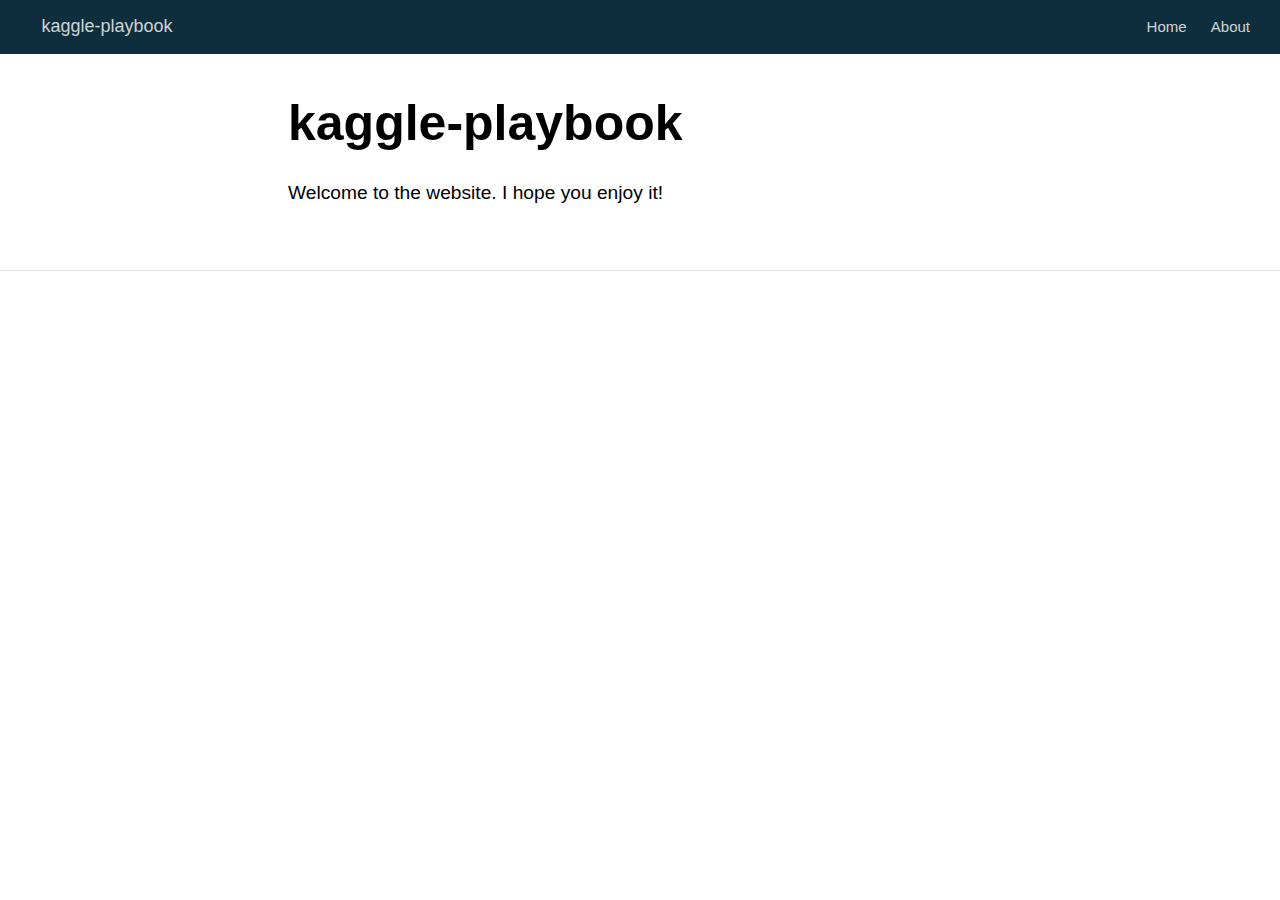
==== docs/index.html @ 54c32f95 "project init" ====
<!DOCTYPE html>

<html xmlns="http://www.w3.org/1999/xhtml" lang="" xml:lang="">

<head>
  <meta charset="utf-8"/>
  <meta name="viewport" content="width=device-width, initial-scale=1"/>
  <meta http-equiv="X-UA-Compatible" content="IE=Edge,chrome=1"/>
  <meta name="generator" content="distill" />

  <style type="text/css">
  /* Hide doc at startup (prevent jankiness while JS renders/transforms) */
  body {
    visibility: hidden;
  }
  </style>

 <!--radix_placeholder_import_source-->
 <!--/radix_placeholder_import_source-->

<style type="text/css">code{white-space: pre;}</style>
<style type="text/css" data-origin="pandoc">
pre > code.sourceCode { white-space: pre; position: relative; }
pre > code.sourceCode > span { display: inline-block; line-height: 1.25; }
pre > code.sourceCode > span:empty { height: 1.2em; }
code.sourceCode > span { color: inherit; text-decoration: inherit; }
div.sourceCode { margin: 1em 0; }
pre.sourceCode { margin: 0; }
@media screen {
div.sourceCode { overflow: auto; }
}
@media print {
pre > code.sourceCode { white-space: pre-wrap; }
pre > code.sourceCode > span { text-indent: -5em; padding-left: 5em; }
}
pre.numberSource code
  { counter-reset: source-line 0; }
pre.numberSource code > span
  { position: relative; left: -4em; counter-increment: source-line; }
pre.numberSource code > span > a:first-child::before
  { content: counter(source-line);
    position: relative; left: -1em; text-align: right; vertical-align: baseline;
    border: none; display: inline-block;
    -webkit-touch-callout: none; -webkit-user-select: none;
    -khtml-user-select: none; -moz-user-select: none;
    -ms-user-select: none; user-select: none;
    padding: 0 4px; width: 4em;
    color: #aaaaaa;
  }
pre.numberSource { margin-left: 3em; border-left: 1px solid #aaaaaa;  padding-left: 4px; }
div.sourceCode
  {   }
@media screen {
pre > code.sourceCode > span > a:first-child::before { text-decoration: underline; }
}
code span.al { color: #ad0000; } /* Alert */
code span.an { color: #5e5e5e; } /* Annotation */
code span.at { color: #20794d; } /* Attribute */
code span.bn { color: #ad0000; } /* BaseN */
code span.bu { } /* BuiltIn */
code span.cf { color: #007ba5; } /* ControlFlow */
code span.ch { color: #20794d; } /* Char */
code span.cn { color: #8f5902; } /* Constant */
code span.co { color: #5e5e5e; } /* Comment */
code span.cv { color: #5e5e5e; font-style: italic; } /* CommentVar */
code span.do { color: #5e5e5e; font-style: italic; } /* Documentation */
code span.dt { color: #ad0000; } /* DataType */
code span.dv { color: #ad0000; } /* DecVal */
code span.er { color: #ad0000; } /* Error */
code span.ex { } /* Extension */
code span.fl { color: #ad0000; } /* Float */
code span.fu { color: #4758ab; } /* Function */
code span.im { } /* Import */
code span.in { color: #5e5e5e; } /* Information */
code span.kw { color: #007ba5; } /* Keyword */
code span.op { color: #5e5e5e; } /* Operator */
code span.ot { color: #007ba5; } /* Other */
code span.pp { color: #ad0000; } /* Preprocessor */
code span.sc { color: #20794d; } /* SpecialChar */
code span.ss { color: #20794d; } /* SpecialString */
code span.st { color: #20794d; } /* String */
code span.va { color: #111111; } /* Variable */
code span.vs { color: #20794d; } /* VerbatimString */
code span.wa { color: #5e5e5e; font-style: italic; } /* Warning */
</style>

  <!--radix_placeholder_meta_tags-->
  <title>kaggle-playbook</title>

  <meta property="description" itemprop="description" content="Welcome to the website. I hope you enjoy it!"/>



  <!--  https://developers.facebook.com/docs/sharing/webmasters#markup -->
  <meta property="og:title" content="kaggle-playbook"/>
  <meta property="og:type" content="article"/>
  <meta property="og:description" content="Welcome to the website. I hope you enjoy it!"/>
  <meta property="og:locale" content="en_US"/>
  <meta property="og:site_name" content="kaggle-playbook"/>

  <!--  https://dev.twitter.com/cards/types/summary -->
  <meta property="twitter:card" content="summary"/>
  <meta property="twitter:title" content="kaggle-playbook"/>
  <meta property="twitter:description" content="Welcome to the website. I hope you enjoy it!"/>

  <!--/radix_placeholder_meta_tags-->
  <!--radix_placeholder_rmarkdown_metadata-->

  <script type="text/json" id="radix-rmarkdown-metadata">
  {"type":"list","attributes":{"names":{"type":"character","attributes":{},"value":["title","description","site"]}},"value":[{"type":"character","attributes":{},"value":["kaggle-playbook"]},{"type":"character","attributes":{},"value":["Welcome to the website. I hope you enjoy it!\n"]},{"type":"character","attributes":{},"value":["distill::distill_website"]}]}
  </script>
  <!--/radix_placeholder_rmarkdown_metadata-->
  <!--radix_placeholder_navigation_in_header-->
  <meta name="distill:offset" content=""/>

  <script type="application/javascript">

    window.headroom_prevent_pin = false;

    window.document.addEventListener("DOMContentLoaded", function (event) {

      // initialize headroom for banner
      var header = $('header').get(0);
      var headerHeight = header.offsetHeight;
      var headroom = new Headroom(header, {
        tolerance: 5,
        onPin : function() {
          if (window.headroom_prevent_pin) {
            window.headroom_prevent_pin = false;
            headroom.unpin();
          }
        }
      });
      headroom.init();
      if(window.location.hash)
        headroom.unpin();
      $(header).addClass('headroom--transition');

      // offset scroll location for banner on hash change
      // (see: https://github.com/WickyNilliams/headroom.js/issues/38)
      window.addEventListener("hashchange", function(event) {
        window.scrollTo(0, window.pageYOffset - (headerHeight + 25));
      });

      // responsive menu
      $('.distill-site-header').each(function(i, val) {
        var topnav = $(this);
        var toggle = topnav.find('.nav-toggle');
        toggle.on('click', function() {
          topnav.toggleClass('responsive');
        });
      });

      // nav dropdowns
      $('.nav-dropbtn').click(function(e) {
        $(this).next('.nav-dropdown-content').toggleClass('nav-dropdown-active');
        $(this).parent().siblings('.nav-dropdown')
           .children('.nav-dropdown-content').removeClass('nav-dropdown-active');
      });
      $("body").click(function(e){
        $('.nav-dropdown-content').removeClass('nav-dropdown-active');
      });
      $(".nav-dropdown").click(function(e){
        e.stopPropagation();
      });
    });
  </script>

  <style type="text/css">

  /* Theme (user-documented overrideables for nav appearance) */

  .distill-site-nav {
    color: rgba(255, 255, 255, 0.8);
    background-color: #0F2E3D;
    font-size: 15px;
    font-weight: 300;
  }

  .distill-site-nav a {
    color: inherit;
    text-decoration: none;
  }

  .distill-site-nav a:hover {
    color: white;
  }

  @media print {
    .distill-site-nav {
      display: none;
    }
  }

  .distill-site-header {

  }

  .distill-site-footer {

  }


  /* Site Header */

  .distill-site-header {
    width: 100%;
    box-sizing: border-box;
    z-index: 3;
  }

  .distill-site-header .nav-left {
    display: inline-block;
    margin-left: 8px;
  }

  @media screen and (max-width: 768px) {
    .distill-site-header .nav-left {
      margin-left: 0;
    }
  }


  .distill-site-header .nav-right {
    float: right;
    margin-right: 8px;
  }

  .distill-site-header a,
  .distill-site-header .title {
    display: inline-block;
    text-align: center;
    padding: 14px 10px 14px 10px;
  }

  .distill-site-header .title {
    font-size: 18px;
    min-width: 150px;
  }

  .distill-site-header .logo {
    padding: 0;
  }

  .distill-site-header .logo img {
    display: none;
    max-height: 20px;
    width: auto;
    margin-bottom: -4px;
  }

  .distill-site-header .nav-image img {
    max-height: 18px;
    width: auto;
    display: inline-block;
    margin-bottom: -3px;
  }



  @media screen and (min-width: 1000px) {
    .distill-site-header .logo img {
      display: inline-block;
    }
    .distill-site-header .nav-left {
      margin-left: 20px;
    }
    .distill-site-header .nav-right {
      margin-right: 20px;
    }
    .distill-site-header .title {
      padding-left: 12px;
    }
  }


  .distill-site-header .nav-toggle {
    display: none;
  }

  .nav-dropdown {
    display: inline-block;
    position: relative;
  }

  .nav-dropdown .nav-dropbtn {
    border: none;
    outline: none;
    color: rgba(255, 255, 255, 0.8);
    padding: 16px 10px;
    background-color: transparent;
    font-family: inherit;
    font-size: inherit;
    font-weight: inherit;
    margin: 0;
    margin-top: 1px;
    z-index: 2;
  }

  .nav-dropdown-content {
    display: none;
    position: absolute;
    background-color: white;
    min-width: 200px;
    border: 1px solid rgba(0,0,0,0.15);
    border-radius: 4px;
    box-shadow: 0px 8px 16px 0px rgba(0,0,0,0.1);
    z-index: 1;
    margin-top: 2px;
    white-space: nowrap;
    padding-top: 4px;
    padding-bottom: 4px;
  }

  .nav-dropdown-content hr {
    margin-top: 4px;
    margin-bottom: 4px;
    border: none;
    border-bottom: 1px solid rgba(0, 0, 0, 0.1);
  }

  .nav-dropdown-active {
    display: block;
  }

  .nav-dropdown-content a, .nav-dropdown-content .nav-dropdown-header {
    color: black;
    padding: 6px 24px;
    text-decoration: none;
    display: block;
    text-align: left;
  }

  .nav-dropdown-content .nav-dropdown-header {
    display: block;
    padding: 5px 24px;
    padding-bottom: 0;
    text-transform: uppercase;
    font-size: 14px;
    color: #999999;
    white-space: nowrap;
  }

  .nav-dropdown:hover .nav-dropbtn {
    color: white;
  }

  .nav-dropdown-content a:hover {
    background-color: #ddd;
    color: black;
  }

  .nav-right .nav-dropdown-content {
    margin-left: -45%;
    right: 0;
  }

  @media screen and (max-width: 768px) {
    .distill-site-header a, .distill-site-header .nav-dropdown  {display: none;}
    .distill-site-header a.nav-toggle {
      float: right;
      display: block;
    }
    .distill-site-header .title {
      margin-left: 0;
    }
    .distill-site-header .nav-right {
      margin-right: 0;
    }
    .distill-site-header {
      overflow: hidden;
    }
    .nav-right .nav-dropdown-content {
      margin-left: 0;
    }
  }


  @media screen and (max-width: 768px) {
    .distill-site-header.responsive {position: relative; min-height: 500px; }
    .distill-site-header.responsive a.nav-toggle {
      position: absolute;
      right: 0;
      top: 0;
    }
    .distill-site-header.responsive a,
    .distill-site-header.responsive .nav-dropdown {
      display: block;
      text-align: left;
    }
    .distill-site-header.responsive .nav-left,
    .distill-site-header.responsive .nav-right {
      width: 100%;
    }
    .distill-site-header.responsive .nav-dropdown {float: none;}
    .distill-site-header.responsive .nav-dropdown-content {position: relative;}
    .distill-site-header.responsive .nav-dropdown .nav-dropbtn {
      display: block;
      width: 100%;
      text-align: left;
    }
  }

  /* Site Footer */

  .distill-site-footer {
    width: 100%;
    overflow: hidden;
    box-sizing: border-box;
    z-index: 3;
    margin-top: 30px;
    padding-top: 30px;
    padding-bottom: 30px;
    text-align: center;
  }

  /* Headroom */

  d-title {
    padding-top: 6rem;
  }

  @media print {
    d-title {
      padding-top: 4rem;
    }
  }

  .headroom {
    z-index: 1000;
    position: fixed;
    top: 0;
    left: 0;
    right: 0;
  }

  .headroom--transition {
    transition: all .4s ease-in-out;
  }

  .headroom--unpinned {
    top: -100px;
  }

  .headroom--pinned {
    top: 0;
  }

  /* adjust viewport for navbar height */
  /* helps vertically center bootstrap (non-distill) content */
  .min-vh-100 {
    min-height: calc(100vh - 100px) !important;
  }

  </style>

  <script src="site_libs/jquery-1.11.3/jquery.min.js"></script>
  <link href="site_libs/font-awesome-5.1.0/css/all.css" rel="stylesheet"/>
  <link href="site_libs/font-awesome-5.1.0/css/v4-shims.css" rel="stylesheet"/>
  <script src="site_libs/headroom-0.9.4/headroom.min.js"></script>
  <script src="site_libs/autocomplete-0.37.1/autocomplete.min.js"></script>
  <script src="site_libs/fuse-6.4.1/fuse.min.js"></script>

  <script type="application/javascript">

  function getMeta(metaName) {
    var metas = document.getElementsByTagName('meta');
    for (let i = 0; i < metas.length; i++) {
      if (metas[i].getAttribute('name') === metaName) {
        return metas[i].getAttribute('content');
      }
    }
    return '';
  }

  function offsetURL(url) {
    var offset = getMeta('distill:offset');
    return offset ? offset + '/' + url : url;
  }

  function createFuseIndex() {

    // create fuse index
    var options = {
      keys: [
        { name: 'title', weight: 20 },
        { name: 'categories', weight: 15 },
        { name: 'description', weight: 10 },
        { name: 'contents', weight: 5 },
      ],
      ignoreLocation: true,
      threshold: 0
    };
    var fuse = new window.Fuse([], options);

    // fetch the main search.json
    return fetch(offsetURL('search.json'))
      .then(function(response) {
        if (response.status == 200) {
          return response.json().then(function(json) {
            // index main articles
            json.articles.forEach(function(article) {
              fuse.add(article);
            });
            // download collections and index their articles
            return Promise.all(json.collections.map(function(collection) {
              return fetch(offsetURL(collection)).then(function(response) {
                if (response.status === 200) {
                  return response.json().then(function(articles) {
                    articles.forEach(function(article) {
                      fuse.add(article);
                    });
                  })
                } else {
                  return Promise.reject(
                    new Error('Unexpected status from search index request: ' +
                              response.status)
                  );
                }
              });
            })).then(function() {
              return fuse;
            });
          });

        } else {
          return Promise.reject(
            new Error('Unexpected status from search index request: ' +
                        response.status)
          );
        }
      });
  }

  window.document.addEventListener("DOMContentLoaded", function (event) {

    // get search element (bail if we don't have one)
    var searchEl = window.document.getElementById('distill-search');
    if (!searchEl)
      return;

    createFuseIndex()
      .then(function(fuse) {

        // make search box visible
        searchEl.classList.remove('hidden');

        // initialize autocomplete
        var options = {
          autoselect: true,
          hint: false,
          minLength: 2,
        };
        window.autocomplete(searchEl, options, [{
          source: function(query, callback) {
            const searchOptions = {
              isCaseSensitive: false,
              shouldSort: true,
              minMatchCharLength: 2,
              limit: 10,
            };
            var results = fuse.search(query, searchOptions);
            callback(results
              .map(function(result) { return result.item; })
            );
          },
          templates: {
            suggestion: function(suggestion) {
              var img = suggestion.preview && Object.keys(suggestion.preview).length > 0
                ? `<img src="${offsetURL(suggestion.preview)}"</img>`
                : '';
              var html = `
                <div class="search-item">
                  <h3>${suggestion.title}</h3>
                  <div class="search-item-description">
                    ${suggestion.description || ''}
                  </div>
                  <div class="search-item-preview">
                    ${img}
                  </div>
                </div>
              `;
              return html;
            }
          }
        }]).on('autocomplete:selected', function(event, suggestion) {
          window.location.href = offsetURL(suggestion.path);
        });
        // remove inline display style on autocompleter (we want to
        // manage responsive display via css)
        $('.algolia-autocomplete').css("display", "");
      })
      .catch(function(error) {
        console.log(error);
      });

  });

  </script>

  <style type="text/css">

  .nav-search {
    font-size: x-small;
  }

  /* Algolioa Autocomplete */

  .algolia-autocomplete {
    display: inline-block;
    margin-left: 10px;
    vertical-align: sub;
    background-color: white;
    color: black;
    padding: 6px;
    padding-top: 8px;
    padding-bottom: 0;
    border-radius: 6px;
    border: 1px #0F2E3D solid;
    width: 180px;
  }


  @media screen and (max-width: 768px) {
    .distill-site-nav .algolia-autocomplete {
      display: none;
      visibility: hidden;
    }
    .distill-site-nav.responsive .algolia-autocomplete {
      display: inline-block;
      visibility: visible;
    }
    .distill-site-nav.responsive .algolia-autocomplete .aa-dropdown-menu {
      margin-left: 0;
      width: 400px;
      max-height: 400px;
    }
  }

  .algolia-autocomplete .aa-input, .algolia-autocomplete .aa-hint {
    width: 90%;
    outline: none;
    border: none;
  }

  .algolia-autocomplete .aa-hint {
    color: #999;
  }
  .algolia-autocomplete .aa-dropdown-menu {
    width: 550px;
    max-height: 70vh;
    overflow-x: visible;
    overflow-y: scroll;
    padding: 5px;
    margin-top: 3px;
    margin-left: -150px;
    background-color: #fff;
    border-radius: 5px;
    border: 1px solid #999;
    border-top: none;
  }

  .algolia-autocomplete .aa-dropdown-menu .aa-suggestion {
    cursor: pointer;
    padding: 5px 4px;
    border-bottom: 1px solid #eee;
  }

  .algolia-autocomplete .aa-dropdown-menu .aa-suggestion:last-of-type {
    border-bottom: none;
    margin-bottom: 2px;
  }

  .algolia-autocomplete .aa-dropdown-menu .aa-suggestion .search-item {
    overflow: hidden;
    font-size: 0.8em;
    line-height: 1.4em;
  }

  .algolia-autocomplete .aa-dropdown-menu .aa-suggestion .search-item h3 {
    font-size: 1rem;
    margin-block-start: 0;
    margin-block-end: 5px;
  }

  .algolia-autocomplete .aa-dropdown-menu .aa-suggestion .search-item-description {
    display: inline-block;
    overflow: hidden;
    height: 2.8em;
    width: 80%;
    margin-right: 4%;
  }

  .algolia-autocomplete .aa-dropdown-menu .aa-suggestion .search-item-preview {
    display: inline-block;
    width: 15%;
  }

  .algolia-autocomplete .aa-dropdown-menu .aa-suggestion .search-item-preview img {
    height: 3em;
    width: auto;
    display: none;
  }

  .algolia-autocomplete .aa-dropdown-menu .aa-suggestion .search-item-preview img[src] {
    display: initial;
  }

  .algolia-autocomplete .aa-dropdown-menu .aa-suggestion.aa-cursor {
    background-color: #eee;
  }
  .algolia-autocomplete .aa-dropdown-menu .aa-suggestion em {
    font-weight: bold;
    font-style: normal;
  }

  </style>


  <!--/radix_placeholder_navigation_in_header-->
  <!--radix_placeholder_distill-->

  <style type="text/css">

  body {
    background-color: white;
  }

  .pandoc-table {
    width: 100%;
  }

  .pandoc-table>caption {
    margin-bottom: 10px;
  }

  .pandoc-table th:not([align]) {
    text-align: left;
  }

  .pagedtable-footer {
    font-size: 15px;
  }

  d-byline .byline {
    grid-template-columns: 2fr 2fr;
  }

  d-byline .byline h3 {
    margin-block-start: 1.5em;
  }

  d-byline .byline .authors-affiliations h3 {
    margin-block-start: 0.5em;
  }

  .authors-affiliations .orcid-id {
    width: 16px;
    height:16px;
    margin-left: 4px;
    margin-right: 4px;
    vertical-align: middle;
    padding-bottom: 2px;
  }

  d-title .dt-tags {
    margin-top: 1em;
    grid-column: text;
  }

  .dt-tags .dt-tag {
    text-decoration: none;
    display: inline-block;
    color: rgba(0,0,0,0.6);
    padding: 0em 0.4em;
    margin-right: 0.5em;
    margin-bottom: 0.4em;
    font-size: 70%;
    border: 1px solid rgba(0,0,0,0.2);
    border-radius: 3px;
    text-transform: uppercase;
    font-weight: 500;
  }

  d-article table.gt_table td,
  d-article table.gt_table th {
    border-bottom: none;
  }

  .html-widget {
    margin-bottom: 2.0em;
  }

  .l-screen-inset {
    padding-right: 16px;
  }

  .l-screen .caption {
    margin-left: 10px;
  }

  .shaded {
    background: rgb(247, 247, 247);
    padding-top: 20px;
    padding-bottom: 20px;
    border-top: 1px solid rgba(0, 0, 0, 0.1);
    border-bottom: 1px solid rgba(0, 0, 0, 0.1);
  }

  .shaded .html-widget {
    margin-bottom: 0;
    border: 1px solid rgba(0, 0, 0, 0.1);
  }

  .shaded .shaded-content {
    background: white;
  }

  .text-output {
    margin-top: 0;
    line-height: 1.5em;
  }

  .hidden {
    display: none !important;
  }

  d-article {
    padding-top: 2.5rem;
    padding-bottom: 30px;
  }

  d-appendix {
    padding-top: 30px;
  }

  d-article>p>img {
    width: 100%;
  }

  d-article h2 {
    margin: 1rem 0 1.5rem 0;
  }

  d-article h3 {
    margin-top: 1.5rem;
  }

  d-article iframe {
    border: 1px solid rgba(0, 0, 0, 0.1);
    margin-bottom: 2.0em;
    width: 100%;
  }

  /* Tweak code blocks */

  d-article div.sourceCode code,
  d-article pre code {
    font-family: Consolas, Monaco, 'Andale Mono', 'Ubuntu Mono', monospace;
  }

  d-article pre,
  d-article div.sourceCode,
  d-article div.sourceCode pre {
    overflow: auto;
  }

  d-article div.sourceCode {
    background-color: white;
  }

  d-article div.sourceCode pre {
    padding-left: 10px;
    font-size: 12px;
    border-left: 2px solid rgba(0,0,0,0.1);
  }

  d-article pre {
    font-size: 12px;
    color: black;
    background: none;
    margin-top: 0;
    text-align: left;
    white-space: pre;
    word-spacing: normal;
    word-break: normal;
    word-wrap: normal;
    line-height: 1.5;

    -moz-tab-size: 4;
    -o-tab-size: 4;
    tab-size: 4;

    -webkit-hyphens: none;
    -moz-hyphens: none;
    -ms-hyphens: none;
    hyphens: none;
  }

  d-article pre a {
    border-bottom: none;
  }

  d-article pre a:hover {
    border-bottom: none;
    text-decoration: underline;
  }

  d-article details {
    grid-column: text;
    margin-bottom: 0.8em;
  }

  @media(min-width: 768px) {

  d-article pre,
  d-article div.sourceCode,
  d-article div.sourceCode pre {
    overflow: visible !important;
  }

  d-article div.sourceCode pre {
    padding-left: 18px;
    font-size: 14px;
  }

  d-article pre {
    font-size: 14px;
  }

  }

  figure img.external {
    background: white;
    border: 1px solid rgba(0, 0, 0, 0.1);
    box-shadow: 0 1px 8px rgba(0, 0, 0, 0.1);
    padding: 18px;
    box-sizing: border-box;
  }

  /* CSS for d-contents */

  .d-contents {
    grid-column: text;
    color: rgba(0,0,0,0.8);
    font-size: 0.9em;
    padding-bottom: 1em;
    margin-bottom: 1em;
    padding-bottom: 0.5em;
    margin-bottom: 1em;
    padding-left: 0.25em;
    justify-self: start;
  }

  @media(min-width: 1000px) {
    .d-contents.d-contents-float {
      height: 0;
      grid-column-start: 1;
      grid-column-end: 4;
      justify-self: center;
      padding-right: 3em;
      padding-left: 2em;
    }
  }

  .d-contents nav h3 {
    font-size: 18px;
    margin-top: 0;
    margin-bottom: 1em;
  }

  .d-contents li {
    list-style-type: none
  }

  .d-contents nav > ul {
    padding-left: 0;
  }

  .d-contents ul {
    padding-left: 1em
  }

  .d-contents nav ul li {
    margin-top: 0.6em;
    margin-bottom: 0.2em;
  }

  .d-contents nav a {
    font-size: 13px;
    border-bottom: none;
    text-decoration: none
    color: rgba(0, 0, 0, 0.8);
  }

  .d-contents nav a:hover {
    text-decoration: underline solid rgba(0, 0, 0, 0.6)
  }

  .d-contents nav > ul > li > a {
    font-weight: 600;
  }

  .d-contents nav > ul > li > ul {
    font-weight: inherit;
  }

  .d-contents nav > ul > li > ul > li {
    margin-top: 0.2em;
  }


  .d-contents nav ul {
    margin-top: 0;
    margin-bottom: 0.25em;
  }

  .d-article-with-toc h2:nth-child(2) {
    margin-top: 0;
  }


  /* Figure */

  .figure {
    position: relative;
    margin-bottom: 2.5em;
    margin-top: 1.5em;
  }

  .figure img {
    width: 100%;
  }

  .figure .caption {
    color: rgba(0, 0, 0, 0.6);
    font-size: 12px;
    line-height: 1.5em;
  }

  .figure img.external {
    background: white;
    border: 1px solid rgba(0, 0, 0, 0.1);
    box-shadow: 0 1px 8px rgba(0, 0, 0, 0.1);
    padding: 18px;
    box-sizing: border-box;
  }

  .figure .caption a {
    color: rgba(0, 0, 0, 0.6);
  }

  .figure .caption b,
  .figure .caption strong, {
    font-weight: 600;
    color: rgba(0, 0, 0, 1.0);
  }

  /* Citations */

  d-article .citation {
    color: inherit;
    cursor: inherit;
  }

  div.hanging-indent{
    margin-left: 1em; text-indent: -1em;
  }

  /* Citation hover box */

  .tippy-box[data-theme~=light-border] {
    background-color: rgba(250, 250, 250, 0.95);
  }

  .tippy-content > p {
    margin-bottom: 0;
    padding: 2px;
  }


  /* Tweak 1000px media break to show more text */

  @media(min-width: 1000px) {
    .base-grid,
    distill-header,
    d-title,
    d-abstract,
    d-article,
    d-appendix,
    distill-appendix,
    d-byline,
    d-footnote-list,
    d-citation-list,
    distill-footer {
      grid-template-columns: [screen-start] 1fr [page-start kicker-start] 80px [middle-start] 50px [text-start kicker-end] 65px 65px 65px 65px 65px 65px 65px 65px [text-end gutter-start] 65px [middle-end] 65px [page-end gutter-end] 1fr [screen-end];
      grid-column-gap: 16px;
    }

    .grid {
      grid-column-gap: 16px;
    }

    d-article {
      font-size: 1.06rem;
      line-height: 1.7em;
    }
    figure .caption, .figure .caption, figure figcaption {
      font-size: 13px;
    }
  }

  @media(min-width: 1180px) {
    .base-grid,
    distill-header,
    d-title,
    d-abstract,
    d-article,
    d-appendix,
    distill-appendix,
    d-byline,
    d-footnote-list,
    d-citation-list,
    distill-footer {
      grid-template-columns: [screen-start] 1fr [page-start kicker-start] 60px [middle-start] 60px [text-start kicker-end] 60px 60px 60px 60px 60px 60px 60px 60px [text-end gutter-start] 60px [middle-end] 60px [page-end gutter-end] 1fr [screen-end];
      grid-column-gap: 32px;
    }

    .grid {
      grid-column-gap: 32px;
    }
  }


  /* Get the citation styles for the appendix (not auto-injected on render since
     we do our own rendering of the citation appendix) */

  d-appendix .citation-appendix,
  .d-appendix .citation-appendix {
    font-size: 11px;
    line-height: 15px;
    border-left: 1px solid rgba(0, 0, 0, 0.1);
    padding-left: 18px;
    border: 1px solid rgba(0,0,0,0.1);
    background: rgba(0, 0, 0, 0.02);
    padding: 10px 18px;
    border-radius: 3px;
    color: rgba(150, 150, 150, 1);
    overflow: hidden;
    margin-top: -12px;
    white-space: pre-wrap;
    word-wrap: break-word;
  }

  /* Include appendix styles here so they can be overridden */

  d-appendix {
    contain: layout style;
    font-size: 0.8em;
    line-height: 1.7em;
    margin-top: 60px;
    margin-bottom: 0;
    border-top: 1px solid rgba(0, 0, 0, 0.1);
    color: rgba(0,0,0,0.5);
    padding-top: 60px;
    padding-bottom: 48px;
  }

  d-appendix h3 {
    grid-column: page-start / text-start;
    font-size: 15px;
    font-weight: 500;
    margin-top: 1em;
    margin-bottom: 0;
    color: rgba(0,0,0,0.65);
  }

  d-appendix h3 + * {
    margin-top: 1em;
  }

  d-appendix ol {
    padding: 0 0 0 15px;
  }

  @media (min-width: 768px) {
    d-appendix ol {
      padding: 0 0 0 30px;
      margin-left: -30px;
    }
  }

  d-appendix li {
    margin-bottom: 1em;
  }

  d-appendix a {
    color: rgba(0, 0, 0, 0.6);
  }

  d-appendix > * {
    grid-column: text;
  }

  d-appendix > d-footnote-list,
  d-appendix > d-citation-list,
  d-appendix > distill-appendix {
    grid-column: screen;
  }

  /* Include footnote styles here so they can be overridden */

  d-footnote-list {
    contain: layout style;
  }

  d-footnote-list > * {
    grid-column: text;
  }

  d-footnote-list a.footnote-backlink {
    color: rgba(0,0,0,0.3);
    padding-left: 0.5em;
  }



  /* Anchor.js */

  .anchorjs-link {
    /*transition: all .25s linear; */
    text-decoration: none;
    border-bottom: none;
  }
  *:hover > .anchorjs-link {
    margin-left: -1.125em !important;
    text-decoration: none;
    border-bottom: none;
  }

  /* Social footer */

  .social_footer {
    margin-top: 30px;
    margin-bottom: 0;
    color: rgba(0,0,0,0.67);
  }

  .disqus-comments {
    margin-right: 30px;
  }

  .disqus-comment-count {
    border-bottom: 1px solid rgba(0, 0, 0, 0.4);
    cursor: pointer;
  }

  #disqus_thread {
    margin-top: 30px;
  }

  .article-sharing a {
    border-bottom: none;
    margin-right: 8px;
  }

  .article-sharing a:hover {
    border-bottom: none;
  }

  .sidebar-section.subscribe {
    font-size: 12px;
    line-height: 1.6em;
  }

  .subscribe p {
    margin-bottom: 0.5em;
  }


  .article-footer .subscribe {
    font-size: 15px;
    margin-top: 45px;
  }


  .sidebar-section.custom {
    font-size: 12px;
    line-height: 1.6em;
  }

  .custom p {
    margin-bottom: 0.5em;
  }

  /* Styles for listing layout (hide title) */
  .layout-listing d-title, .layout-listing .d-title {
    display: none;
  }

  /* Styles for posts lists (not auto-injected) */


  .posts-with-sidebar {
    padding-left: 45px;
    padding-right: 45px;
  }

  .posts-list .description h2,
  .posts-list .description p {
    font-family: -apple-system, BlinkMacSystemFont, "Segoe UI", Roboto, Oxygen, Ubuntu, Cantarell, "Fira Sans", "Droid Sans", "Helvetica Neue", Arial, sans-serif;
  }

  .posts-list .description h2 {
    font-weight: 700;
    border-bottom: none;
    padding-bottom: 0;
  }

  .posts-list h2.post-tag {
    border-bottom: 1px solid rgba(0, 0, 0, 0.2);
    padding-bottom: 12px;
  }
  .posts-list {
    margin-top: 60px;
    margin-bottom: 24px;
  }

  .posts-list .post-preview {
    text-decoration: none;
    overflow: hidden;
    display: block;
    border-bottom: 1px solid rgba(0, 0, 0, 0.1);
    padding: 24px 0;
  }

  .post-preview-last {
    border-bottom: none !important;
  }

  .posts-list .posts-list-caption {
    grid-column: screen;
    font-weight: 400;
  }

  .posts-list .post-preview h2 {
    margin: 0 0 6px 0;
    line-height: 1.2em;
    font-style: normal;
    font-size: 24px;
  }

  .posts-list .post-preview p {
    margin: 0 0 12px 0;
    line-height: 1.4em;
    font-size: 16px;
  }

  .posts-list .post-preview .thumbnail {
    box-sizing: border-box;
    margin-bottom: 24px;
    position: relative;
    max-width: 500px;
  }
  .posts-list .post-preview img {
    width: 100%;
    display: block;
  }

  .posts-list .metadata {
    font-size: 12px;
    line-height: 1.4em;
    margin-bottom: 18px;
  }

  .posts-list .metadata > * {
    display: inline-block;
  }

  .posts-list .metadata .publishedDate {
    margin-right: 2em;
  }

  .posts-list .metadata .dt-authors {
    display: block;
    margin-top: 0.3em;
    margin-right: 2em;
  }

  .posts-list .dt-tags {
    display: block;
    line-height: 1em;
  }

  .posts-list .dt-tags .dt-tag {
    display: inline-block;
    color: rgba(0,0,0,0.6);
    padding: 0.3em 0.4em;
    margin-right: 0.2em;
    margin-bottom: 0.4em;
    font-size: 60%;
    border: 1px solid rgba(0,0,0,0.2);
    border-radius: 3px;
    text-transform: uppercase;
    font-weight: 500;
  }

  .posts-list img {
    opacity: 1;
  }

  .posts-list img[data-src] {
    opacity: 0;
  }

  .posts-more {
    clear: both;
  }


  .posts-sidebar {
    font-size: 16px;
  }

  .posts-sidebar h3 {
    font-size: 16px;
    margin-top: 0;
    margin-bottom: 0.5em;
    font-weight: 400;
    text-transform: uppercase;
  }

  .sidebar-section {
    margin-bottom: 30px;
  }

  .categories ul {
    list-style-type: none;
    margin: 0;
    padding: 0;
  }

  .categories li {
    color: rgba(0, 0, 0, 0.8);
    margin-bottom: 0;
  }

  .categories li>a {
    border-bottom: none;
  }

  .categories li>a:hover {
    border-bottom: 1px solid rgba(0, 0, 0, 0.4);
  }

  .categories .active {
    font-weight: 600;
  }

  .categories .category-count {
    color: rgba(0, 0, 0, 0.4);
  }


  @media(min-width: 768px) {
    .posts-list .post-preview h2 {
      font-size: 26px;
    }
    .posts-list .post-preview .thumbnail {
      float: right;
      width: 30%;
      margin-bottom: 0;
    }
    .posts-list .post-preview .description {
      float: left;
      width: 45%;
    }
    .posts-list .post-preview .metadata {
      float: left;
      width: 20%;
      margin-top: 8px;
    }
    .posts-list .post-preview p {
      margin: 0 0 12px 0;
      line-height: 1.5em;
      font-size: 16px;
    }
    .posts-with-sidebar .posts-list {
      float: left;
      width: 75%;
    }
    .posts-with-sidebar .posts-sidebar {
      float: right;
      width: 20%;
      margin-top: 60px;
      padding-top: 24px;
      padding-bottom: 24px;
    }
  }


  /* Improve display for browsers without grid (IE/Edge <= 15) */

  .downlevel {
    line-height: 1.6em;
    font-family: -apple-system, BlinkMacSystemFont, "Segoe UI", Roboto, Oxygen, Ubuntu, Cantarell, "Fira Sans", "Droid Sans", "Helvetica Neue", Arial, sans-serif;
    margin: 0;
  }

  .downlevel .d-title {
    padding-top: 6rem;
    padding-bottom: 1.5rem;
  }

  .downlevel .d-title h1 {
    font-size: 50px;
    font-weight: 700;
    line-height: 1.1em;
    margin: 0 0 0.5rem;
  }

  .downlevel .d-title p {
    font-weight: 300;
    font-size: 1.2rem;
    line-height: 1.55em;
    margin-top: 0;
  }

  .downlevel .d-byline {
    padding-top: 0.8em;
    padding-bottom: 0.8em;
    font-size: 0.8rem;
    line-height: 1.8em;
  }

  .downlevel .section-separator {
    border: none;
    border-top: 1px solid rgba(0, 0, 0, 0.1);
  }

  .downlevel .d-article {
    font-size: 1.06rem;
    line-height: 1.7em;
    padding-top: 1rem;
    padding-bottom: 2rem;
  }


  .downlevel .d-appendix {
    padding-left: 0;
    padding-right: 0;
    max-width: none;
    font-size: 0.8em;
    line-height: 1.7em;
    margin-bottom: 0;
    color: rgba(0,0,0,0.5);
    padding-top: 40px;
    padding-bottom: 48px;
  }

  .downlevel .footnotes ol {
    padding-left: 13px;
  }

  .downlevel .base-grid,
  .downlevel .distill-header,
  .downlevel .d-title,
  .downlevel .d-abstract,
  .downlevel .d-article,
  .downlevel .d-appendix,
  .downlevel .distill-appendix,
  .downlevel .d-byline,
  .downlevel .d-footnote-list,
  .downlevel .d-citation-list,
  .downlevel .distill-footer,
  .downlevel .appendix-bottom,
  .downlevel .posts-container {
    padding-left: 40px;
    padding-right: 40px;
  }

  @media(min-width: 768px) {
    .downlevel .base-grid,
    .downlevel .distill-header,
    .downlevel .d-title,
    .downlevel .d-abstract,
    .downlevel .d-article,
    .downlevel .d-appendix,
    .downlevel .distill-appendix,
    .downlevel .d-byline,
    .downlevel .d-footnote-list,
    .downlevel .d-citation-list,
    .downlevel .distill-footer,
    .downlevel .appendix-bottom,
    .downlevel .posts-container {
    padding-left: 150px;
    padding-right: 150px;
    max-width: 900px;
  }
  }

  .downlevel pre code {
    display: block;
    border-left: 2px solid rgba(0, 0, 0, .1);
    padding: 0 0 0 20px;
    font-size: 14px;
  }

  .downlevel code, .downlevel pre {
    color: black;
    background: none;
    font-family: Consolas, Monaco, 'Andale Mono', 'Ubuntu Mono', monospace;
    text-align: left;
    white-space: pre;
    word-spacing: normal;
    word-break: normal;
    word-wrap: normal;
    line-height: 1.5;

    -moz-tab-size: 4;
    -o-tab-size: 4;
    tab-size: 4;

    -webkit-hyphens: none;
    -moz-hyphens: none;
    -ms-hyphens: none;
    hyphens: none;
  }

  .downlevel .posts-list .post-preview {
    color: inherit;
  }



  </style>

  <script type="application/javascript">

  function is_downlevel_browser() {
    if (bowser.isUnsupportedBrowser({ msie: "12", msedge: "16"},
                                   window.navigator.userAgent)) {
      return true;
    } else {
      return window.load_distill_framework === undefined;
    }
  }

  // show body when load is complete
  function on_load_complete() {

    // add anchors
    if (window.anchors) {
      window.anchors.options.placement = 'left';
      window.anchors.add('d-article > h2, d-article > h3, d-article > h4, d-article > h5');
    }


    // set body to visible
    document.body.style.visibility = 'visible';

    // force redraw for leaflet widgets
    if (window.HTMLWidgets) {
      var maps = window.HTMLWidgets.findAll(".leaflet");
      $.each(maps, function(i, el) {
        var map = this.getMap();
        map.invalidateSize();
        map.eachLayer(function(layer) {
          if (layer instanceof L.TileLayer)
            layer.redraw();
        });
      });
    }

    // trigger 'shown' so htmlwidgets resize
    $('d-article').trigger('shown');
  }

  function init_distill() {

    init_common();

    // create front matter
    var front_matter = $('<d-front-matter></d-front-matter>');
    $('#distill-front-matter').wrap(front_matter);

    // create d-title
    $('.d-title').changeElementType('d-title');

    // create d-byline
    var byline = $('<d-byline></d-byline>');
    $('.d-byline').replaceWith(byline);

    // create d-article
    var article = $('<d-article></d-article>');
    $('.d-article').wrap(article).children().unwrap();

    // move posts container into article
    $('.posts-container').appendTo($('d-article'));

    // create d-appendix
    $('.d-appendix').changeElementType('d-appendix');

    // flag indicating that we have appendix items
    var appendix = $('.appendix-bottom').children('h3').length > 0;

    // replace footnotes with <d-footnote>
    $('.footnote-ref').each(function(i, val) {
      appendix = true;
      var href = $(this).attr('href');
      var id = href.replace('#', '');
      var fn = $('#' + id);
      var fn_p = $('#' + id + '>p');
      fn_p.find('.footnote-back').remove();
      var text = fn_p.html();
      var dtfn = $('<d-footnote></d-footnote>');
      dtfn.html(text);
      $(this).replaceWith(dtfn);
    });
    // remove footnotes
    $('.footnotes').remove();

    // move refs into #references-listing
    $('#references-listing').replaceWith($('#refs'));

    $('h1.appendix, h2.appendix').each(function(i, val) {
      $(this).changeElementType('h3');
    });
    $('h3.appendix').each(function(i, val) {
      var id = $(this).attr('id');
      $('.d-contents a[href="#' + id + '"]').parent().remove();
      appendix = true;
      $(this).nextUntil($('h1, h2, h3')).addBack().appendTo($('d-appendix'));
    });

    // show d-appendix if we have appendix content
    $("d-appendix").css('display', appendix ? 'grid' : 'none');

    // localize layout chunks to just output
    $('.layout-chunk').each(function(i, val) {

      // capture layout
      var layout = $(this).attr('data-layout');

      // apply layout to markdown level block elements
      var elements = $(this).children().not('details, div.sourceCode, pre, script');
      elements.each(function(i, el) {
        var layout_div = $('<div class="' + layout + '"></div>');
        if (layout_div.hasClass('shaded')) {
          var shaded_content = $('<div class="shaded-content"></div>');
          $(this).wrap(shaded_content);
          $(this).parent().wrap(layout_div);
        } else {
          $(this).wrap(layout_div);
        }
      });


      // unwrap the layout-chunk div
      $(this).children().unwrap();
    });

    // remove code block used to force  highlighting css
    $('.distill-force-highlighting-css').parent().remove();

    // remove empty line numbers inserted by pandoc when using a
    // custom syntax highlighting theme
    $('code.sourceCode a:empty').remove();

    // load distill framework
    load_distill_framework();

    // wait for window.distillRunlevel == 4 to do post processing
    function distill_post_process() {

      if (!window.distillRunlevel || window.distillRunlevel < 4)
        return;

      // hide author/affiliations entirely if we have no authors
      var front_matter = JSON.parse($("#distill-front-matter").html());
      var have_authors = front_matter.authors && front_matter.authors.length > 0;
      if (!have_authors)
        $('d-byline').addClass('hidden');

      // article with toc class
      $('.d-contents').parent().addClass('d-article-with-toc');

      // strip links that point to #
      $('.authors-affiliations').find('a[href="#"]').removeAttr('href');

      // add orcid ids
      $('.authors-affiliations').find('.author').each(function(i, el) {
        var orcid_id = front_matter.authors[i].orcidID;
        if (orcid_id) {
          var a = $('<a></a>');
          a.attr('href', 'https://orcid.org/' + orcid_id);
          var img = $('<img></img>');
          img.addClass('orcid-id');
          img.attr('alt', 'ORCID ID');
          img.attr('src','[data-uri]');
          a.append(img);
          $(this).append(a);
        }
      });

      // hide elements of author/affiliations grid that have no value
      function hide_byline_column(caption) {
        $('d-byline').find('h3:contains("' + caption + '")').parent().css('visibility', 'hidden');
      }

      // affiliations
      var have_affiliations = false;
      for (var i = 0; i<front_matter.authors.length; ++i) {
        var author = front_matter.authors[i];
        if (author.affiliation !== "&nbsp;") {
          have_affiliations = true;
          break;
        }
      }
      if (!have_affiliations)
        $('d-byline').find('h3:contains("Affiliations")').css('visibility', 'hidden');

      // published date
      if (!front_matter.publishedDate)
        hide_byline_column("Published");

      // document object identifier
      var doi = $('d-byline').find('h3:contains("DOI")');
      var doi_p = doi.next().empty();
      if (!front_matter.doi) {
        // if we have a citation and valid citationText then link to that
        if ($('#citation').length > 0 && front_matter.citationText) {
          doi.html('Citation');
          $('<a href="#citation"></a>')
            .text(front_matter.citationText)
            .appendTo(doi_p);
        } else {
          hide_byline_column("DOI");
        }
      } else {
        $('<a></a>')
           .attr('href', "https://doi.org/" + front_matter.doi)
           .html(front_matter.doi)
           .appendTo(doi_p);
      }

       // change plural form of authors/affiliations
      if (front_matter.authors.length === 1) {
        var grid = $('.authors-affiliations');
        grid.children('h3:contains("Authors")').text('Author');
        grid.children('h3:contains("Affiliations")').text('Affiliation');
      }

      // remove d-appendix and d-footnote-list local styles
      $('d-appendix > style:first-child').remove();
      $('d-footnote-list > style:first-child').remove();

      // move appendix-bottom entries to the bottom
      $('.appendix-bottom').appendTo('d-appendix').children().unwrap();
      $('.appendix-bottom').remove();

      // hoverable references
      $('span.citation[data-cites]').each(function() {
        var refHtml = $('#ref-' + $(this).attr('data-cites')).html();
        window.tippy(this, {
          allowHTML: true,
          content: refHtml,
          maxWidth: 500,
          interactive: true,
          interactiveBorder: 10,
          theme: 'light-border',
          placement: 'bottom-start'
        });
      });

      // clear polling timer
      clearInterval(tid);

      // show body now that everything is ready
      on_load_complete();
    }

    var tid = setInterval(distill_post_process, 50);
    distill_post_process();

  }

  function init_downlevel() {

    init_common();

     // insert hr after d-title
    $('.d-title').after($('<hr class="section-separator"/>'));

    // check if we have authors
    var front_matter = JSON.parse($("#distill-front-matter").html());
    var have_authors = front_matter.authors && front_matter.authors.length > 0;

    // manage byline/border
    if (!have_authors)
      $('.d-byline').remove();
    $('.d-byline').after($('<hr class="section-separator"/>'));
    $('.d-byline a').remove();

    // remove toc
    $('.d-contents').remove();

    // move appendix elements
    $('h1.appendix, h2.appendix').each(function(i, val) {
      $(this).changeElementType('h3');
    });
    $('h3.appendix').each(function(i, val) {
      $(this).nextUntil($('h1, h2, h3')).addBack().appendTo($('.d-appendix'));
    });


    // inject headers into references and footnotes
    var refs_header = $('<h3></h3>');
    refs_header.text('References');
    $('#refs').prepend(refs_header);

    var footnotes_header = $('<h3></h3');
    footnotes_header.text('Footnotes');
    $('.footnotes').children('hr').first().replaceWith(footnotes_header);

    // move appendix-bottom entries to the bottom
    $('.appendix-bottom').appendTo('.d-appendix').children().unwrap();
    $('.appendix-bottom').remove();

    // remove appendix if it's empty
    if ($('.d-appendix').children().length === 0)
      $('.d-appendix').remove();

    // prepend separator above appendix
    $('.d-appendix').before($('<hr class="section-separator" style="clear: both"/>'));

    // trim code
    $('pre>code').each(function(i, val) {
      $(this).html($.trim($(this).html()));
    });

    // move posts-container right before article
    $('.posts-container').insertBefore($('.d-article'));

    $('body').addClass('downlevel');

    on_load_complete();
  }


  function init_common() {

    // jquery plugin to change element types
    (function($) {
      $.fn.changeElementType = function(newType) {
        var attrs = {};

        $.each(this[0].attributes, function(idx, attr) {
          attrs[attr.nodeName] = attr.nodeValue;
        });

        this.replaceWith(function() {
          return $("<" + newType + "/>", attrs).append($(this).contents());
        });
      };
    })(jQuery);

    // prevent underline for linked images
    $('a > img').parent().css({'border-bottom' : 'none'});

    // mark non-body figures created by knitr chunks as 100% width
    $('.layout-chunk').each(function(i, val) {
      var figures = $(this).find('img, .html-widget');
      if ($(this).attr('data-layout') !== "l-body") {
        figures.css('width', '100%');
      } else {
        figures.css('max-width', '100%');
        figures.filter("[width]").each(function(i, val) {
          var fig = $(this);
          fig.css('width', fig.attr('width') + 'px');
        });

      }
    });

    // auto-append index.html to post-preview links in file: protocol
    // and in rstudio ide preview
    $('.post-preview').each(function(i, val) {
      if (window.location.protocol === "file:")
        $(this).attr('href', $(this).attr('href') + "index.html");
    });

    // get rid of index.html references in header
    if (window.location.protocol !== "file:") {
      $('.distill-site-header a[href]').each(function(i,val) {
        $(this).attr('href', $(this).attr('href').replace("index.html", "./"));
      });
    }

    // add class to pandoc style tables
    $('tr.header').parent('thead').parent('table').addClass('pandoc-table');
    $('.kable-table').children('table').addClass('pandoc-table');

    // add figcaption style to table captions
    $('caption').parent('table').addClass("figcaption");

    // initialize posts list
    if (window.init_posts_list)
      window.init_posts_list();

    // implmement disqus comment link
    $('.disqus-comment-count').click(function() {
      window.headroom_prevent_pin = true;
      $('#disqus_thread').toggleClass('hidden');
      if (!$('#disqus_thread').hasClass('hidden')) {
        var offset = $(this).offset();
        $(window).resize();
        $('html, body').animate({
          scrollTop: offset.top - 35
        });
      }
    });
  }

  document.addEventListener('DOMContentLoaded', function() {
    if (is_downlevel_browser())
      init_downlevel();
    else
      window.addEventListener('WebComponentsReady', init_distill);
  });

  </script>

  <!--/radix_placeholder_distill-->
  <script src="site_libs/header-attrs-2.7/header-attrs.js"></script>
  <script src="site_libs/popper-2.6.0/popper.min.js"></script>
  <link href="site_libs/tippy-6.2.7/tippy.css" rel="stylesheet" />
  <link href="site_libs/tippy-6.2.7/tippy-light-border.css" rel="stylesheet" />
  <script src="site_libs/tippy-6.2.7/tippy.umd.min.js"></script>
  <script src="site_libs/anchor-4.2.2/anchor.min.js"></script>
  <script src="site_libs/bowser-1.9.3/bowser.min.js"></script>
  <script src="site_libs/webcomponents-2.0.0/webcomponents.js"></script>
  <script src="site_libs/distill-2.2.21/template.v2.js"></script>
  <!--radix_placeholder_site_in_header-->
  <!--/radix_placeholder_site_in_header-->


</head>

<body>

<!--radix_placeholder_front_matter-->

<script id="distill-front-matter" type="text/json">
{"title":"kaggle-playbook","description":"Welcome to the website. I hope you enjoy it!","authors":[]}
</script>

<!--/radix_placeholder_front_matter-->
<!--radix_placeholder_navigation_before_body-->
<header class="header header--fixed" role="banner">
<nav class="distill-site-nav distill-site-header">
<div class="nav-left">
<a href="index.html" class="title">kaggle-playbook</a>
</div>
<div class="nav-right">
<a href="index.html">Home</a>
<a href="about.html">About</a>
<a href="javascript:void(0);" class="nav-toggle">&#9776;</a>
</div>
</nav>
</header>
<!--/radix_placeholder_navigation_before_body-->
<!--radix_placeholder_site_before_body-->
<!--/radix_placeholder_site_before_body-->

<div class="d-title">
<h1>kaggle-playbook</h1>
<!--radix_placeholder_categories-->
<!--/radix_placeholder_categories-->
<p><p>Welcome to the website. I hope you enjoy it!</p></p>
</div>


<div class="d-article">
<div class="sourceCode" id="cb1"><pre class="sourceCode r distill-force-highlighting-css"><code class="sourceCode r"></code></pre></div>
<!--radix_placeholder_article_footer-->
<!--/radix_placeholder_article_footer-->
</div>

<div class="d-appendix">
</div>


<!--radix_placeholder_site_after_body-->
<!--/radix_placeholder_site_after_body-->
<!--radix_placeholder_appendices-->
<div class="appendix-bottom"></div>
<!--/radix_placeholder_appendices-->
<!--radix_placeholder_navigation_after_body-->
<!--/radix_placeholder_navigation_after_body-->

</body>

</html>
---- docs/site_libs/font-awesome-5.1.0/css/all.css ----
/*!
 * Font Awesome Free 5.1.0 by @fontawesome - https://fontawesome.com
 * License - https://fontawesome.com/license (Icons: CC BY 4.0, Fonts: SIL OFL 1.1, Code: MIT License)
 */
.fa,.fab,.fal,.far,.fas{-moz-osx-font-smoothing:grayscale;-webkit-font-smoothing:antialiased;display:inline-block;font-style:normal;font-variant:normal;text-rendering:auto;line-height:1}.fa-lg{font-size:1.33333em;line-height:.75em;vertical-align:-.0667em}.fa-xs{font-size:.75em}.fa-sm{font-size:.875em}.fa-1x{font-size:1em}.fa-2x{font-size:2em}.fa-3x{font-size:3em}.fa-4x{font-size:4em}.fa-5x{font-size:5em}.fa-6x{font-size:6em}.fa-7x{font-size:7em}.fa-8x{font-size:8em}.fa-9x{font-size:9em}.fa-10x{font-size:10em}.fa-fw{text-align:center;width:1.25em}.fa-ul{list-style-type:none;margin-left:2.5em;padding-left:0}.fa-ul>li{position:relative}.fa-li{left:-2em;position:absolute;text-align:center;width:2em;line-height:inherit}.fa-border{border:.08em solid #eee;border-radius:.1em;padding:.2em .25em .15em}.fa-pull-left{float:left}.fa-pull-right{float:right}.fa.fa-pull-left,.fab.fa-pull-left,.fal.fa-pull-left,.far.fa-pull-left,.fas.fa-pull-left{margin-right:.3em}.fa.fa-pull-right,.fab.fa-pull-right,.fal.fa-pull-right,.far.fa-pull-right,.fas.fa-pull-right{margin-left:.3em}.fa-spin{animation:a 2s infinite linear}.fa-pulse{animation:a 1s infinite steps(8)}@keyframes a{0%{transform:rotate(0deg)}to{transform:rotate(1turn)}}.fa-rotate-90{-ms-filter:"progid:DXImageTransform.Microsoft.BasicImage(rotation=1)";transform:rotate(90deg)}.fa-rotate-180{-ms-filter:"progid:DXImageTransform.Microsoft.BasicImage(rotation=2)";transform:rotate(180deg)}.fa-rotate-270{-ms-filter:"progid:DXImageTransform.Microsoft.BasicImage(rotation=3)";transform:rotate(270deg)}.fa-flip-horizontal{-ms-filter:"progid:DXImageTransform.Microsoft.BasicImage(rotation=0, mirror=1)";transform:scaleX(-1)}.fa-flip-vertical{transform:scaleY(-1)}.fa-flip-horizontal.fa-flip-vertical,.fa-flip-vertical{-ms-filter:"progid:DXImageTransform.Microsoft.BasicImage(rotation=2, mirror=1)"}.fa-flip-horizontal.fa-flip-vertical{transform:scale(-1)}:root .fa-flip-horizontal,:root .fa-flip-vertical,:root .fa-rotate-90,:root .fa-rotate-180,:root .fa-rotate-270{-webkit-filter:none;filter:none}.fa-stack{display:inline-block;height:2em;line-height:2em;position:relative;vertical-align:middle;width:2em}.fa-stack-1x,.fa-stack-2x{left:0;position:absolute;text-align:center;width:100%}.fa-stack-1x{line-height:inherit}.fa-stack-2x{font-size:2em}.fa-inverse{color:#fff}.fa-500px:before{content:"\f26e"}.fa-accessible-icon:before{content:"\f368"}.fa-accusoft:before{content:"\f369"}.fa-address-book:before{content:"\f2b9"}.fa-address-card:before{content:"\f2bb"}.fa-adjust:before{content:"\f042"}.fa-adn:before{content:"\f170"}.fa-adversal:before{content:"\f36a"}.fa-affiliatetheme:before{content:"\f36b"}.fa-algolia:before{content:"\f36c"}.fa-align-center:before{content:"\f037"}.fa-align-justify:before{content:"\f039"}.fa-align-left:before{content:"\f036"}.fa-align-right:before{content:"\f038"}.fa-allergies:before{content:"\f461"}.fa-amazon:before{content:"\f270"}.fa-amazon-pay:before{content:"\f42c"}.fa-ambulance:before{content:"\f0f9"}.fa-american-sign-language-interpreting:before{content:"\f2a3"}.fa-amilia:before{content:"\f36d"}.fa-anchor:before{content:"\f13d"}.fa-android:before{content:"\f17b"}.fa-angellist:before{content:"\f209"}.fa-angle-double-down:before{content:"\f103"}.fa-angle-double-left:before{content:"\f100"}.fa-angle-double-right:before{content:"\f101"}.fa-angle-double-up:before{content:"\f102"}.fa-angle-down:before{content:"\f107"}.fa-angle-left:before{content:"\f104"}.fa-angle-right:before{content:"\f105"}.fa-angle-up:before{content:"\f106"}.fa-angry:before{content:"\f556"}.fa-angrycreative:before{content:"\f36e"}.fa-angular:before{content:"\f420"}.fa-app-store:before{content:"\f36f"}.fa-app-store-ios:before{content:"\f370"}.fa-apper:before{content:"\f371"}.fa-apple:before{content:"\f179"}.fa-apple-pay:before{content:"\f415"}.fa-archive:before{content:"\f187"}.fa-archway:before{content:"\f557"}.fa-arrow-alt-circle-down:before{content:"\f358"}.fa-arrow-alt-circle-left:before{content:"\f359"}.fa-arrow-alt-circle-right:before{content:"\f35a"}.fa-arrow-alt-circle-up:before{content:"\f35b"}.fa-arrow-circle-down:before{content:"\f0ab"}.fa-arrow-circle-left:before{content:"\f0a8"}.fa-arrow-circle-right:before{content:"\f0a9"}.fa-arrow-circle-up:before{content:"\f0aa"}.fa-arrow-down:before{content:"\f063"}.fa-arrow-left:before{content:"\f060"}.fa-arrow-right:before{content:"\f061"}.fa-arrow-up:before{content:"\f062"}.fa-arrows-alt:before{content:"\f0b2"}.fa-arrows-alt-h:before{content:"\f337"}.fa-arrows-alt-v:before{content:"\f338"}.fa-assistive-listening-systems:before{content:"\f2a2"}.fa-asterisk:before{content:"\f069"}.fa-asymmetrik:before{content:"\f372"}.fa-at:before{content:"\f1fa"}.fa-atlas:before{content:"\f558"}.fa-audible:before{content:"\f373"}.fa-audio-description:before{content:"\f29e"}.fa-autoprefixer:before{content:"\f41c"}.fa-avianex:before{content:"\f374"}.fa-aviato:before{content:"\f421"}.fa-award:before{content:"\f559"}.fa-aws:before{content:"\f375"}.fa-backspace:before{content:"\f55a"}.fa-backward:before{content:"\f04a"}.fa-balance-scale:before{content:"\f24e"}.fa-ban:before{content:"\f05e"}.fa-band-aid:before{content:"\f462"}.fa-bandcamp:before{content:"\f2d5"}.fa-barcode:before{content:"\f02a"}.fa-bars:before{content:"\f0c9"}.fa-baseball-ball:before{content:"\f433"}.fa-basketball-ball:before{content:"\f434"}.fa-bath:before{content:"\f2cd"}.fa-battery-empty:before{content:"\f244"}.fa-battery-full:before{content:"\f240"}.fa-battery-half:before{content:"\f242"}.fa-battery-quarter:before{content:"\f243"}.fa-battery-three-quarters:before{content:"\f241"}.fa-bed:before{content:"\f236"}.fa-beer:before{content:"\f0fc"}.fa-behance:before{content:"\f1b4"}.fa-behance-square:before{content:"\f1b5"}.fa-bell:before{content:"\f0f3"}.fa-bell-slash:before{content:"\f1f6"}.fa-bezier-curve:before{content:"\f55b"}.fa-bicycle:before{content:"\f206"}.fa-bimobject:before{content:"\f378"}.fa-binoculars:before{content:"\f1e5"}.fa-birthday-cake:before{content:"\f1fd"}.fa-bitbucket:before{content:"\f171"}.fa-bitcoin:before{content:"\f379"}.fa-bity:before{content:"\f37a"}.fa-black-tie:before{content:"\f27e"}.fa-blackberry:before{content:"\f37b"}.fa-blender:before{content:"\f517"}.fa-blind:before{content:"\f29d"}.fa-blogger:before{content:"\f37c"}.fa-blogger-b:before{content:"\f37d"}.fa-bluetooth:before{content:"\f293"}.fa-bluetooth-b:before{content:"\f294"}.fa-bold:before{content:"\f032"}.fa-bolt:before{content:"\f0e7"}.fa-bomb:before{content:"\f1e2"}.fa-bong:before{content:"\f55c"}.fa-book:before{content:"\f02d"}.fa-book-open:before{content:"\f518"}.fa-bookmark:before{content:"\f02e"}.fa-bowling-ball:before{content:"\f436"}.fa-box:before{content:"\f466"}.fa-box-open:before{content:"\f49e"}.fa-boxes:before{content:"\f468"}.fa-braille:before{content:"\f2a1"}.fa-briefcase:before{content:"\f0b1"}.fa-briefcase-medical:before{content:"\f469"}.fa-broadcast-tower:before{content:"\f519"}.fa-broom:before{content:"\f51a"}.fa-brush:before{content:"\f55d"}.fa-btc:before{content:"\f15a"}.fa-bug:before{content:"\f188"}.fa-building:before{content:"\f1ad"}.fa-bullhorn:before{content:"\f0a1"}.fa-bullseye:before{content:"\f140"}.fa-burn:before{content:"\f46a"}.fa-buromobelexperte:before{content:"\f37f"}.fa-bus:before{content:"\f207"}.fa-bus-alt:before{content:"\f55e"}.fa-buysellads:before{content:"\f20d"}.fa-calculator:before{content:"\f1ec"}.fa-calendar:before{content:"\f133"}.fa-calendar-alt:before{content:"\f073"}.fa-calendar-check:before{content:"\f274"}.fa-calendar-minus:before{content:"\f272"}.fa-calendar-plus:before{content:"\f271"}.fa-calendar-times:before{content:"\f273"}.fa-camera:before{content:"\f030"}.fa-camera-retro:before{content:"\f083"}.fa-cannabis:before{content:"\f55f"}.fa-capsules:before{content:"\f46b"}.fa-car:before{content:"\f1b9"}.fa-caret-down:before{content:"\f0d7"}.fa-caret-left:before{content:"\f0d9"}.fa-caret-right:before{content:"\f0da"}.fa-caret-square-down:before{content:"\f150"}.fa-caret-square-left:before{content:"\f191"}.fa-caret-square-right:before{content:"\f152"}.fa-caret-square-up:before{content:"\f151"}.fa-caret-up:before{content:"\f0d8"}.fa-cart-arrow-down:before{content:"\f218"}.fa-cart-plus:before{content:"\f217"}.fa-cc-amazon-pay:before{content:"\f42d"}.fa-cc-amex:before{content:"\f1f3"}.fa-cc-apple-pay:before{content:"\f416"}.fa-cc-diners-club:before{content:"\f24c"}.fa-cc-discover:before{content:"\f1f2"}.fa-cc-jcb:before{content:"\f24b"}.fa-cc-mastercard:before{content:"\f1f1"}.fa-cc-paypal:before{content:"\f1f4"}.fa-cc-stripe:before{content:"\f1f5"}.fa-cc-visa:before{content:"\f1f0"}.fa-centercode:before{content:"\f380"}.fa-certificate:before{content:"\f0a3"}.fa-chalkboard:before{content:"\f51b"}.fa-chalkboard-teacher:before{content:"\f51c"}.fa-chart-area:before{content:"\f1fe"}.fa-chart-bar:before{content:"\f080"}.fa-chart-line:before{content:"\f201"}.fa-chart-pie:before{content:"\f200"}.fa-check:before{content:"\f00c"}.fa-check-circle:before{content:"\f058"}.fa-check-double:before{content:"\f560"}.fa-check-square:before{content:"\f14a"}.fa-chess:before{content:"\f439"}.fa-chess-bishop:before{content:"\f43a"}.fa-chess-board:before{content:"\f43c"}.fa-chess-king:before{content:"\f43f"}.fa-chess-knight:before{content:"\f441"}.fa-chess-pawn:before{content:"\f443"}.fa-chess-queen:before{content:"\f445"}.fa-chess-rook:before{content:"\f447"}.fa-chevron-circle-down:before{content:"\f13a"}.fa-chevron-circle-left:before{content:"\f137"}.fa-chevron-circle-right:before{content:"\f138"}.fa-chevron-circle-up:before{content:"\f139"}.fa-chevron-down:before{content:"\f078"}.fa-chevron-left:before{content:"\f053"}.fa-chevron-right:before{content:"\f054"}.fa-chevron-up:before{content:"\f077"}.fa-child:before{content:"\f1ae"}.fa-chrome:before{content:"\f268"}.fa-church:before{content:"\f51d"}.fa-circle:before{content:"\f111"}.fa-circle-notch:before{content:"\f1ce"}.fa-clipboard:before{content:"\f328"}.fa-clipboard-check:before{content:"\f46c"}.fa-clipboard-list:before{content:"\f46d"}.fa-clock:before{content:"\f017"}.fa-clone:before{content:"\f24d"}.fa-closed-captioning:before{content:"\f20a"}.fa-cloud:before{content:"\f0c2"}.fa-cloud-download-alt:before{content:"\f381"}.fa-cloud-upload-alt:before{content:"\f382"}.fa-cloudscale:before{content:"\f383"}.fa-cloudsmith:before{content:"\f384"}.fa-cloudversify:before{content:"\f385"}.fa-cocktail:before{content:"\f561"}.fa-code:before{content:"\f121"}.fa-code-branch:before{content:"\f126"}.fa-codepen:before{content:"\f1cb"}.fa-codiepie:before{content:"\f284"}.fa-coffee:before{content:"\f0f4"}.fa-cog:before{content:"\f013"}.fa-cogs:before{content:"\f085"}.fa-coins:before{content:"\f51e"}.fa-columns:before{content:"\f0db"}.fa-comment:before{content:"\f075"}.fa-comment-alt:before{content:"\f27a"}.fa-comment-dots:before{content:"\f4ad"}.fa-comment-slash:before{content:"\f4b3"}.fa-comments:before{content:"\f086"}.fa-compact-disc:before{content:"\f51f"}.fa-compass:before{content:"\f14e"}.fa-compress:before{content:"\f066"}.fa-concierge-bell:before{content:"\f562"}.fa-connectdevelop:before{content:"\f20e"}.fa-contao:before{content:"\f26d"}.fa-cookie:before{content:"\f563"}.fa-cookie-bite:before{content:"\f564"}.fa-copy:before{content:"\f0c5"}.fa-copyright:before{content:"\f1f9"}.fa-couch:before{content:"\f4b8"}.fa-cpanel:before{content:"\f388"}.fa-creative-commons:before{content:"\f25e"}.fa-creative-commons-by:before{content:"\f4e7"}.fa-creative-commons-nc:before{content:"\f4e8"}.fa-creative-commons-nc-eu:before{content:"\f4e9"}.fa-creative-commons-nc-jp:before{content:"\f4ea"}.fa-creative-commons-nd:before{content:"\f4eb"}.fa-creative-commons-pd:before{content:"\f4ec"}.fa-creative-commons-pd-alt:before{content:"\f4ed"}.fa-creative-commons-remix:before{content:"\f4ee"}.fa-creative-commons-sa:before{content:"\f4ef"}.fa-creative-commons-sampling:before{content:"\f4f0"}.fa-creative-commons-sampling-plus:before{content:"\f4f1"}.fa-creative-commons-share:before{content:"\f4f2"}.fa-credit-card:before{content:"\f09d"}.fa-crop:before{content:"\f125"}.fa-crop-alt:before{content:"\f565"}.fa-crosshairs:before{content:"\f05b"}.fa-crow:before{content:"\f520"}.fa-crown:before{content:"\f521"}.fa-css3:before{content:"\f13c"}.fa-css3-alt:before{content:"\f38b"}.fa-cube:before{content:"\f1b2"}.fa-cubes:before{content:"\f1b3"}.fa-cut:before{content:"\f0c4"}.fa-cuttlefish:before{content:"\f38c"}.fa-d-and-d:before{content:"\f38d"}.fa-dashcube:before{content:"\f210"}.fa-database:before{content:"\f1c0"}.fa-deaf:before{content:"\f2a4"}.fa-delicious:before{content:"\f1a5"}.fa-deploydog:before{content:"\f38e"}.fa-deskpro:before{content:"\f38f"}.fa-desktop:before{content:"\f108"}.fa-deviantart:before{content:"\f1bd"}.fa-diagnoses:before{content:"\f470"}.fa-dice:before{content:"\f522"}.fa-dice-five:before{content:"\f523"}.fa-dice-four:before{content:"\f524"}.fa-dice-one:before{content:"\f525"}.fa-dice-six:before{content:"\f526"}.fa-dice-three:before{content:"\f527"}.fa-dice-two:before{content:"\f528"}.fa-digg:before{content:"\f1a6"}.fa-digital-ocean:before{content:"\f391"}.fa-digital-tachograph:before{content:"\f566"}.fa-discord:before{content:"\f392"}.fa-discourse:before{content:"\f393"}.fa-divide:before{content:"\f529"}.fa-dizzy:before{content:"\f567"}.fa-dna:before{content:"\f471"}.fa-dochub:before{content:"\f394"}.fa-docker:before{content:"\f395"}.fa-dollar-sign:before{content:"\f155"}.fa-dolly:before{content:"\f472"}.fa-dolly-flatbed:before{content:"\f474"}.fa-donate:before{content:"\f4b9"}.fa-door-closed:before{content:"\f52a"}.fa-door-open:before{content:"\f52b"}.fa-dot-circle:before{content:"\f192"}.fa-dove:before{content:"\f4ba"}.fa-download:before{content:"\f019"}.fa-draft2digital:before{content:"\f396"}.fa-drafting-compass:before{content:"\f568"}.fa-dribbble:before{content:"\f17d"}.fa-dribbble-square:before{content:"\f397"}.fa-dropbox:before{content:"\f16b"}.fa-drum:before{content:"\f569"}.fa-drum-steelpan:before{content:"\f56a"}.fa-drupal:before{content:"\f1a9"}.fa-dumbbell:before{content:"\f44b"}.fa-dyalog:before{content:"\f399"}.fa-earlybirds:before{content:"\f39a"}.fa-ebay:before{content:"\f4f4"}.fa-edge:before{content:"\f282"}.fa-edit:before{content:"\f044"}.fa-eject:before{content:"\f052"}.fa-elementor:before{content:"\f430"}.fa-ellipsis-h:before{content:"\f141"}.fa-ellipsis-v:before{content:"\f142"}.fa-ember:before{content:"\f423"}.fa-empire:before{content:"\f1d1"}.fa-envelope:before{content:"\f0e0"}.fa-envelope-open:before{content:"\f2b6"}.fa-envelope-square:before{content:"\f199"}.fa-envira:before{content:"\f299"}.fa-equals:before{content:"\f52c"}.fa-eraser:before{content:"\f12d"}.fa-erlang:before{content:"\f39d"}.fa-ethereum:before{content:"\f42e"}.fa-etsy:before{content:"\f2d7"}.fa-euro-sign:before{content:"\f153"}.fa-exchange-alt:before{content:"\f362"}.fa-exclamation:before{content:"\f12a"}.fa-exclamation-circle:before{content:"\f06a"}.fa-exclamation-triangle:before{content:"\f071"}.fa-expand:before{content:"\f065"}.fa-expand-arrows-alt:before{content:"\f31e"}.fa-expeditedssl:before{content:"\f23e"}.fa-external-link-alt:before{content:"\f35d"}.fa-external-link-square-alt:before{content:"\f360"}.fa-eye:before{content:"\f06e"}.fa-eye-dropper:before{content:"\f1fb"}.fa-eye-slash:before{content:"\f070"}.fa-facebook:before{content:"\f09a"}.fa-facebook-f:before{content:"\f39e"}.fa-facebook-messenger:before{content:"\f39f"}.fa-facebook-square:before{content:"\f082"}.fa-fast-backward:before{content:"\f049"}.fa-fast-forward:before{content:"\f050"}.fa-fax:before{content:"\f1ac"}.fa-feather:before{content:"\f52d"}.fa-feather-alt:before{content:"\f56b"}.fa-female:before{content:"\f182"}.fa-fighter-jet:before{content:"\f0fb"}.fa-file:before{content:"\f15b"}.fa-file-alt:before{content:"\f15c"}.fa-file-archive:before{content:"\f1c6"}.fa-file-audio:before{content:"\f1c7"}.fa-file-code:before{content:"\f1c9"}.fa-file-contract:before{content:"\f56c"}.fa-file-download:before{content:"\f56d"}.fa-file-excel:before{content:"\f1c3"}.fa-file-export:before{content:"\f56e"}.fa-file-image:before{content:"\f1c5"}.fa-file-import:before{content:"\f56f"}.fa-file-invoice:before{content:"\f570"}.fa-file-invoice-dollar:before{content:"\f571"}.fa-file-medical:before{content:"\f477"}.fa-file-medical-alt:before{content:"\f478"}.fa-file-pdf:before{content:"\f1c1"}.fa-file-powerpoint:before{content:"\f1c4"}.fa-file-prescription:before{content:"\f572"}.fa-file-signature:before{content:"\f573"}.fa-file-upload:before{content:"\f574"}.fa-file-video:before{content:"\f1c8"}.fa-file-word:before{content:"\f1c2"}.fa-fill:before{content:"\f575"}.fa-fill-drip:before{content:"\f576"}.fa-film:before{content:"\f008"}.fa-filter:before{content:"\f0b0"}.fa-fingerprint:before{content:"\f577"}.fa-fire:before{content:"\f06d"}.fa-fire-extinguisher:before{content:"\f134"}.fa-firefox:before{content:"\f269"}.fa-first-aid:before{content:"\f479"}.fa-first-order:before{content:"\f2b0"}.fa-first-order-alt:before{content:"\f50a"}.fa-firstdraft:before{content:"\f3a1"}.fa-fish:before{content:"\f578"}.fa-flag:before{content:"\f024"}.fa-flag-checkered:before{content:"\f11e"}.fa-flask:before{content:"\f0c3"}.fa-flickr:before{content:"\f16e"}.fa-flipboard:before{content:"\f44d"}.fa-flushed:before{content:"\f579"}.fa-fly:before{content:"\f417"}.fa-folder:before{content:"\f07b"}.fa-folder-open:before{content:"\f07c"}.fa-font:before{content:"\f031"}.fa-font-awesome:before{content:"\f2b4"}.fa-font-awesome-alt:before{content:"\f35c"}.fa-font-awesome-flag:before{content:"\f425"}.fa-font-awesome-logo-full:before{content:"\f4e6"}.fa-fonticons:before{content:"\f280"}.fa-fonticons-fi:before{content:"\f3a2"}.fa-football-ball:before{content:"\f44e"}.fa-fort-awesome:before{content:"\f286"}.fa-fort-awesome-alt:before{content:"\f3a3"}.fa-forumbee:before{content:"\f211"}.fa-forward:before{content:"\f04e"}.fa-foursquare:before{content:"\f180"}.fa-free-code-camp:before{content:"\f2c5"}.fa-freebsd:before{content:"\f3a4"}.fa-frog:before{content:"\f52e"}.fa-frown:before{content:"\f119"}.fa-frown-open:before{content:"\f57a"}.fa-fulcrum:before{content:"\f50b"}.fa-futbol:before{content:"\f1e3"}.fa-galactic-republic:before{content:"\f50c"}.fa-galactic-senate:before{content:"\f50d"}.fa-gamepad:before{content:"\f11b"}.fa-gas-pump:before{content:"\f52f"}.fa-gavel:before{content:"\f0e3"}.fa-gem:before{content:"\f3a5"}.fa-genderless:before{content:"\f22d"}.fa-get-pocket:before{content:"\f265"}.fa-gg:before{content:"\f260"}.fa-gg-circle:before{content:"\f261"}.fa-gift:before{content:"\f06b"}.fa-git:before{content:"\f1d3"}.fa-git-square:before{content:"\f1d2"}.fa-github:before{content:"\f09b"}.fa-github-alt:before{content:"\f113"}.fa-github-square:before{content:"\f092"}.fa-gitkraken:before{content:"\f3a6"}.fa-gitlab:before{content:"\f296"}.fa-gitter:before{content:"\f426"}.fa-glass-martini:before{content:"\f000"}.fa-glass-martini-alt:before{content:"\f57b"}.fa-glasses:before{content:"\f530"}.fa-glide:before{content:"\f2a5"}.fa-glide-g:before{content:"\f2a6"}.fa-globe:before{content:"\f0ac"}.fa-globe-africa:before{content:"\f57c"}.fa-globe-americas:before{content:"\f57d"}.fa-globe-asia:before{content:"\f57e"}.fa-gofore:before{content:"\f3a7"}.fa-golf-ball:before{content:"\f450"}.fa-goodreads:before{content:"\f3a8"}.fa-goodreads-g:before{content:"\f3a9"}.fa-google:before{content:"\f1a0"}.fa-google-drive:before{content:"\f3aa"}.fa-google-play:before{content:"\f3ab"}.fa-google-plus:before{content:"\f2b3"}.fa-google-plus-g:before{content:"\f0d5"}.fa-google-plus-square:before{content:"\f0d4"}.fa-google-wallet:before{content:"\f1ee"}.fa-graduation-cap:before{content:"\f19d"}.fa-gratipay:before{content:"\f184"}.fa-grav:before{content:"\f2d6"}.fa-greater-than:before{content:"\f531"}.fa-greater-than-equal:before{content:"\f532"}.fa-grimace:before{content:"\f57f"}.fa-grin:before{content:"\f580"}.fa-grin-alt:before{content:"\f581"}.fa-grin-beam:before{content:"\f582"}.fa-grin-beam-sweat:before{content:"\f583"}.fa-grin-hearts:before{content:"\f584"}.fa-grin-squint:before{content:"\f585"}.fa-grin-squint-tears:before{content:"\f586"}.fa-grin-stars:before{content:"\f587"}.fa-grin-tears:before{content:"\f588"}.fa-grin-tongue:before{content:"\f589"}.fa-grin-tongue-squint:before{content:"\f58a"}.fa-grin-tongue-wink:before{content:"\f58b"}.fa-grin-wink:before{content:"\f58c"}.fa-grip-horizontal:before{content:"\f58d"}.fa-grip-vertical:before{content:"\f58e"}.fa-gripfire:before{content:"\f3ac"}.fa-grunt:before{content:"\f3ad"}.fa-gulp:before{content:"\f3ae"}.fa-h-square:before{content:"\f0fd"}.fa-hacker-news:before{content:"\f1d4"}.fa-hacker-news-square:before{content:"\f3af"}.fa-hand-holding:before{content:"\f4bd"}.fa-hand-holding-heart:before{content:"\f4be"}.fa-hand-holding-usd:before{content:"\f4c0"}.fa-hand-lizard:before{content:"\f258"}.fa-hand-paper:before{content:"\f256"}.fa-hand-peace:before{content:"\f25b"}.fa-hand-point-down:before{content:"\f0a7"}.fa-hand-point-left:before{content:"\f0a5"}.fa-hand-point-right:before{content:"\f0a4"}.fa-hand-point-up:before{content:"\f0a6"}.fa-hand-pointer:before{content:"\f25a"}.fa-hand-rock:before{content:"\f255"}.fa-hand-scissors:before{content:"\f257"}.fa-hand-spock:before{content:"\f259"}.fa-hands:before{content:"\f4c2"}.fa-hands-helping:before{content:"\f4c4"}.fa-handshake:before{content:"\f2b5"}.fa-hashtag:before{content:"\f292"}.fa-hdd:before{content:"\f0a0"}.fa-heading:before{content:"\f1dc"}.fa-headphones:before{content:"\f025"}.fa-headphones-alt:before{content:"\f58f"}.fa-headset:before{content:"\f590"}.fa-heart:before{content:"\f004"}.fa-heartbeat:before{content:"\f21e"}.fa-helicopter:before{content:"\f533"}.fa-highlighter:before{content:"\f591"}.fa-hips:before{content:"\f452"}.fa-hire-a-helper:before{content:"\f3b0"}.fa-history:before{content:"\f1da"}.fa-hockey-puck:before{content:"\f453"}.fa-home:before{content:"\f015"}.fa-hooli:before{content:"\f427"}.fa-hornbill:before{content:"\f592"}.fa-hospital:before{content:"\f0f8"}.fa-hospital-alt:before{content:"\f47d"}.fa-hospital-symbol:before{content:"\f47e"}.fa-hot-tub:before{content:"\f593"}.fa-hotel:before{content:"\f594"}.fa-hotjar:before{content:"\f3b1"}.fa-hourglass:before{content:"\f254"}.fa-hourglass-end:before{content:"\f253"}.fa-hourglass-half:before{content:"\f252"}.fa-hourglass-start:before{content:"\f251"}.fa-houzz:before{content:"\f27c"}.fa-html5:before{content:"\f13b"}.fa-hubspot:before{content:"\f3b2"}.fa-i-cursor:before{content:"\f246"}.fa-id-badge:before{content:"\f2c1"}.fa-id-card:before{content:"\f2c2"}.fa-id-card-alt:before{content:"\f47f"}.fa-image:before{content:"\f03e"}.fa-images:before{content:"\f302"}.fa-imdb:before{content:"\f2d8"}.fa-inbox:before{content:"\f01c"}.fa-indent:before{content:"\f03c"}.fa-industry:before{content:"\f275"}.fa-infinity:before{content:"\f534"}.fa-info:before{content:"\f129"}.fa-info-circle:before{content:"\f05a"}.fa-instagram:before{content:"\f16d"}.fa-internet-explorer:before{content:"\f26b"}.fa-ioxhost:before{content:"\f208"}.fa-italic:before{content:"\f033"}.fa-itunes:before{content:"\f3b4"}.fa-itunes-note:before{content:"\f3b5"}.fa-java:before{content:"\f4e4"}.fa-jedi-order:before{content:"\f50e"}.fa-jenkins:before{content:"\f3b6"}.fa-joget:before{content:"\f3b7"}.fa-joint:before{content:"\f595"}.fa-joomla:before{content:"\f1aa"}.fa-js:before{content:"\f3b8"}.fa-js-square:before{content:"\f3b9"}.fa-jsfiddle:before{content:"\f1cc"}.fa-key:before{content:"\f084"}.fa-keybase:before{content:"\f4f5"}.fa-keyboard:before{content:"\f11c"}.fa-keycdn:before{content:"\f3ba"}.fa-kickstarter:before{content:"\f3bb"}.fa-kickstarter-k:before{content:"\f3bc"}.fa-kiss:before{content:"\f596"}.fa-kiss-beam:before{content:"\f597"}.fa-kiss-wink-heart:before{content:"\f598"}.fa-kiwi-bird:before{content:"\f535"}.fa-korvue:before{content:"\f42f"}.fa-language:before{content:"\f1ab"}.fa-laptop:before{content:"\f109"}.fa-laravel:before{content:"\f3bd"}.fa-lastfm:before{content:"\f202"}.fa-lastfm-square:before{content:"\f203"}.fa-laugh:before{content:"\f599"}.fa-laugh-beam:before{content:"\f59a"}.fa-laugh-squint:before{content:"\f59b"}.fa-laugh-wink:before{content:"\f59c"}.fa-leaf:before{content:"\f06c"}.fa-leanpub:before{content:"\f212"}.fa-lemon:before{content:"\f094"}.fa-less:before{content:"\f41d"}.fa-less-than:before{content:"\f536"}.fa-less-than-equal:before{content:"\f537"}.fa-level-down-alt:before{content:"\f3be"}.fa-level-up-alt:before{content:"\f3bf"}.fa-life-ring:before{content:"\f1cd"}.fa-lightbulb:before{content:"\f0eb"}.fa-line:before{content:"\f3c0"}.fa-link:before{content:"\f0c1"}.fa-linkedin:before{content:"\f08c"}.fa-linkedin-in:before{content:"\f0e1"}.fa-linode:before{content:"\f2b8"}.fa-linux:before{content:"\f17c"}.fa-lira-sign:before{content:"\f195"}.fa-list:before{content:"\f03a"}.fa-list-alt:before{content:"\f022"}.fa-list-ol:before{content:"\f0cb"}.fa-list-ul:before{content:"\f0ca"}.fa-location-arrow:before{content:"\f124"}.fa-lock:before{content:"\f023"}.fa-lock-open:before{content:"\f3c1"}.fa-long-arrow-alt-down:before{content:"\f309"}.fa-long-arrow-alt-left:before{content:"\f30a"}.fa-long-arrow-alt-right:before{content:"\f30b"}.fa-long-arrow-alt-up:before{content:"\f30c"}.fa-low-vision:before{content:"\f2a8"}.fa-luggage-cart:before{content:"\f59d"}.fa-lyft:before{content:"\f3c3"}.fa-magento:before{content:"\f3c4"}.fa-magic:before{content:"\f0d0"}.fa-magnet:before{content:"\f076"}.fa-mailchimp:before{content:"\f59e"}.fa-male:before{content:"\f183"}.fa-mandalorian:before{content:"\f50f"}.fa-map:before{content:"\f279"}.fa-map-marked:before{content:"\f59f"}.fa-map-marked-alt:before{content:"\f5a0"}.fa-map-marker:before{content:"\f041"}.fa-map-marker-alt:before{content:"\f3c5"}.fa-map-pin:before{content:"\f276"}.fa-map-signs:before{content:"\f277"}.fa-marker:before{content:"\f5a1"}.fa-mars:before{content:"\f222"}.fa-mars-double:before{content:"\f227"}.fa-mars-stroke:before{content:"\f229"}.fa-mars-stroke-h:before{content:"\f22b"}.fa-mars-stroke-v:before{content:"\f22a"}.fa-mastodon:before{content:"\f4f6"}.fa-maxcdn:before{content:"\f136"}.fa-medal:before{content:"\f5a2"}.fa-medapps:before{content:"\f3c6"}.fa-medium:before{content:"\f23a"}.fa-medium-m:before{content:"\f3c7"}.fa-medkit:before{content:"\f0fa"}.fa-medrt:before{content:"\f3c8"}.fa-meetup:before{content:"\f2e0"}.fa-megaport:before{content:"\f5a3"}.fa-meh:before{content:"\f11a"}.fa-meh-blank:before{content:"\f5a4"}.fa-meh-rolling-eyes:before{content:"\f5a5"}.fa-memory:before{content:"\f538"}.fa-mercury:before{content:"\f223"}.fa-microchip:before{content:"\f2db"}.fa-microphone:before{content:"\f130"}.fa-microphone-alt:before{content:"\f3c9"}.fa-microphone-alt-slash:before{content:"\f539"}.fa-microphone-slash:before{content:"\f131"}.fa-microsoft:before{content:"\f3ca"}.fa-minus:before{content:"\f068"}.fa-minus-circle:before{content:"\f056"}.fa-minus-square:before{content:"\f146"}.fa-mix:before{content:"\f3cb"}.fa-mixcloud:before{content:"\f289"}.fa-mizuni:before{content:"\f3cc"}.fa-mobile:before{content:"\f10b"}.fa-mobile-alt:before{content:"\f3cd"}.fa-modx:before{content:"\f285"}.fa-monero:before{content:"\f3d0"}.fa-money-bill:before{content:"\f0d6"}.fa-money-bill-alt:before{content:"\f3d1"}.fa-money-bill-wave:before{content:"\f53a"}.fa-money-bill-wave-alt:before{content:"\f53b"}.fa-money-check:before{content:"\f53c"}.fa-money-check-alt:before{content:"\f53d"}.fa-monument:before{content:"\f5a6"}.fa-moon:before{content:"\f186"}.fa-mortar-pestle:before{content:"\f5a7"}.fa-motorcycle:before{content:"\f21c"}.fa-mouse-pointer:before{content:"\f245"}.fa-music:before{content:"\f001"}.fa-napster:before{content:"\f3d2"}.fa-neuter:before{content:"\f22c"}.fa-newspaper:before{content:"\f1ea"}.fa-nimblr:before{content:"\f5a8"}.fa-nintendo-switch:before{content:"\f418"}.fa-node:before{content:"\f419"}.fa-node-js:before{content:"\f3d3"}.fa-not-equal:before{content:"\f53e"}.fa-notes-medical:before{content:"\f481"}.fa-npm:before{content:"\f3d4"}.fa-ns8:before{content:"\f3d5"}.fa-nutritionix:before{content:"\f3d6"}.fa-object-group:before{content:"\f247"}.fa-object-ungroup:before{content:"\f248"}.fa-odnoklassniki:before{content:"\f263"}.fa-odnoklassniki-square:before{content:"\f264"}.fa-old-republic:before{content:"\f510"}.fa-opencart:before{content:"\f23d"}.fa-openid:before{content:"\f19b"}.fa-opera:before{content:"\f26a"}.fa-optin-monster:before{content:"\f23c"}.fa-osi:before{content:"\f41a"}.fa-outdent:before{content:"\f03b"}.fa-page4:before{content:"\f3d7"}.fa-pagelines:before{content:"\f18c"}.fa-paint-brush:before{content:"\f1fc"}.fa-paint-roller:before{content:"\f5aa"}.fa-palette:before{content:"\f53f"}.fa-palfed:before{content:"\f3d8"}.fa-pallet:before{content:"\f482"}.fa-paper-plane:before{content:"\f1d8"}.fa-paperclip:before{content:"\f0c6"}.fa-parachute-box:before{content:"\f4cd"}.fa-paragraph:before{content:"\f1dd"}.fa-parking:before{content:"\f540"}.fa-passport:before{content:"\f5ab"}.fa-paste:before{content:"\f0ea"}.fa-patreon:before{content:"\f3d9"}.fa-pause:before{content:"\f04c"}.fa-pause-circle:before{content:"\f28b"}.fa-paw:before{content:"\f1b0"}.fa-paypal:before{content:"\f1ed"}.fa-pen:before{content:"\f304"}.fa-pen-alt:before{content:"\f305"}.fa-pen-fancy:before{content:"\f5ac"}.fa-pen-nib:before{content:"\f5ad"}.fa-pen-square:before{content:"\f14b"}.fa-pencil-alt:before{content:"\f303"}.fa-pencil-ruler:before{content:"\f5ae"}.fa-people-carry:before{content:"\f4ce"}.fa-percent:before{content:"\f295"}.fa-percentage:before{content:"\f541"}.fa-periscope:before{content:"\f3da"}.fa-phabricator:before{content:"\f3db"}.fa-phoenix-framework:before{content:"\f3dc"}.fa-phoenix-squadron:before{content:"\f511"}.fa-phone:before{content:"\f095"}.fa-phone-slash:before{content:"\f3dd"}.fa-phone-square:before{content:"\f098"}.fa-phone-volume:before{content:"\f2a0"}.fa-php:before{content:"\f457"}.fa-pied-piper:before{content:"\f2ae"}.fa-pied-piper-alt:before{content:"\f1a8"}.fa-pied-piper-hat:before{content:"\f4e5"}.fa-pied-piper-pp:before{content:"\f1a7"}.fa-piggy-bank:before{content:"\f4d3"}.fa-pills:before{content:"\f484"}.fa-pinterest:before{content:"\f0d2"}.fa-pinterest-p:before{content:"\f231"}.fa-pinterest-square:before{content:"\f0d3"}.fa-plane:before{content:"\f072"}.fa-plane-arrival:before{content:"\f5af"}.fa-plane-departure:before{content:"\f5b0"}.fa-play:before{content:"\f04b"}.fa-play-circle:before{content:"\f144"}.fa-playstation:before{content:"\f3df"}.fa-plug:before{content:"\f1e6"}.fa-plus:before{content:"\f067"}.fa-plus-circle:before{content:"\f055"}.fa-plus-square:before{content:"\f0fe"}.fa-podcast:before{content:"\f2ce"}.fa-poo:before{content:"\f2fe"}.fa-portrait:before{content:"\f3e0"}.fa-pound-sign:before{content:"\f154"}.fa-power-off:before{content:"\f011"}.fa-prescription:before{content:"\f5b1"}.fa-prescription-bottle:before{content:"\f485"}.fa-prescription-bottle-alt:before{content:"\f486"}.fa-print:before{content:"\f02f"}.fa-procedures:before{content:"\f487"}.fa-product-hunt:before{content:"\f288"}.fa-project-diagram:before{content:"\f542"}.fa-pushed:before{content:"\f3e1"}.fa-puzzle-piece:before{content:"\f12e"}.fa-python:before{content:"\f3e2"}.fa-qq:before{content:"\f1d6"}.fa-qrcode:before{content:"\f029"}.fa-question:before{content:"\f128"}.fa-question-circle:before{content:"\f059"}.fa-quidditch:before{content:"\f458"}.fa-quinscape:before{content:"\f459"}.fa-quora:before{content:"\f2c4"}.fa-quote-left:before{content:"\f10d"}.fa-quote-right:before{content:"\f10e"}.fa-r-project:before{content:"\f4f7"}.fa-random:before{content:"\f074"}.fa-ravelry:before{content:"\f2d9"}.fa-react:before{content:"\f41b"}.fa-readme:before{content:"\f4d5"}.fa-rebel:before{content:"\f1d0"}.fa-receipt:before{content:"\f543"}.fa-recycle:before{content:"\f1b8"}.fa-red-river:before{content:"\f3e3"}.fa-reddit:before{content:"\f1a1"}.fa-reddit-alien:before{content:"\f281"}.fa-reddit-square:before{content:"\f1a2"}.fa-redo:before{content:"\f01e"}.fa-redo-alt:before{content:"\f2f9"}.fa-registered:before{content:"\f25d"}.fa-rendact:before{content:"\f3e4"}.fa-renren:before{content:"\f18b"}.fa-reply:before{content:"\f3e5"}.fa-reply-all:before{content:"\f122"}.fa-replyd:before{content:"\f3e6"}.fa-researchgate:before{content:"\f4f8"}.fa-resolving:before{content:"\f3e7"}.fa-retweet:before{content:"\f079"}.fa-ribbon:before{content:"\f4d6"}.fa-road:before{content:"\f018"}.fa-robot:before{content:"\f544"}.fa-rocket:before{content:"\f135"}.fa-rocketchat:before{content:"\f3e8"}.fa-rockrms:before{content:"\f3e9"}.fa-rss:before{content:"\f09e"}.fa-rss-square:before{content:"\f143"}.fa-ruble-sign:before{content:"\f158"}.fa-ruler:before{content:"\f545"}.fa-ruler-combined:before{content:"\f546"}.fa-ruler-horizontal:before{content:"\f547"}.fa-ruler-vertical:before{content:"\f548"}.fa-rupee-sign:before{content:"\f156"}.fa-sad-cry:before{content:"\f5b3"}.fa-sad-tear:before{content:"\f5b4"}.fa-safari:before{content:"\f267"}.fa-sass:before{content:"\f41e"}.fa-save:before{content:"\f0c7"}.fa-schlix:before{content:"\f3ea"}.fa-school:before{content:"\f549"}.fa-screwdriver:before{content:"\f54a"}.fa-scribd:before{content:"\f28a"}.fa-search:before{content:"\f002"}.fa-search-minus:before{content:"\f010"}.fa-search-plus:before{content:"\f00e"}.fa-searchengin:before{content:"\f3eb"}.fa-seedling:before{content:"\f4d8"}.fa-sellcast:before{content:"\f2da"}.fa-sellsy:before{content:"\f213"}.fa-server:before{content:"\f233"}.fa-servicestack:before{content:"\f3ec"}.fa-share:before{content:"\f064"}.fa-share-alt:before{content:"\f1e0"}.fa-share-alt-square:before{content:"\f1e1"}.fa-share-square:before{content:"\f14d"}.fa-shekel-sign:before{content:"\f20b"}.fa-shield-alt:before{content:"\f3ed"}.fa-ship:before{content:"\f21a"}.fa-shipping-fast:before{content:"\f48b"}.fa-shirtsinbulk:before{content:"\f214"}.fa-shoe-prints:before{content:"\f54b"}.fa-shopping-bag:before{content:"\f290"}.fa-shopping-basket:before{content:"\f291"}.fa-shopping-cart:before{content:"\f07a"}.fa-shopware:before{content:"\f5b5"}.fa-shower:before{content:"\f2cc"}.fa-shuttle-van:before{content:"\f5b6"}.fa-sign:before{content:"\f4d9"}.fa-sign-in-alt:before{content:"\f2f6"}.fa-sign-language:before{content:"\f2a7"}.fa-sign-out-alt:before{content:"\f2f5"}.fa-signal:before{content:"\f012"}.fa-signature:before{content:"\f5b7"}.fa-simplybuilt:before{content:"\f215"}.fa-sistrix:before{content:"\f3ee"}.fa-sitemap:before{content:"\f0e8"}.fa-sith:before{content:"\f512"}.fa-skull:before{content:"\f54c"}.fa-skyatlas:before{content:"\f216"}.fa-skype:before{content:"\f17e"}.fa-slack:before{content:"\f198"}.fa-slack-hash:before{content:"\f3ef"}.fa-sliders-h:before{content:"\f1de"}.fa-slideshare:before{content:"\f1e7"}.fa-smile:before{content:"\f118"}.fa-smile-beam:before{content:"\f5b8"}.fa-smile-wink:before{content:"\f4da"}.fa-smoking:before{content:"\f48d"}.fa-smoking-ban:before{content:"\f54d"}.fa-snapchat:before{content:"\f2ab"}.fa-snapchat-ghost:before{content:"\f2ac"}.fa-snapchat-square:before{content:"\f2ad"}.fa-snowflake:before{content:"\f2dc"}.fa-solar-panel:before{content:"\f5ba"}.fa-sort:before{content:"\f0dc"}.fa-sort-alpha-down:before{content:"\f15d"}.fa-sort-alpha-up:before{content:"\f15e"}.fa-sort-amount-down:before{content:"\f160"}.fa-sort-amount-up:before{content:"\f161"}.fa-sort-down:before{content:"\f0dd"}.fa-sort-numeric-down:before{content:"\f162"}.fa-sort-numeric-up:before{content:"\f163"}.fa-sort-up:before{content:"\f0de"}.fa-soundcloud:before{content:"\f1be"}.fa-spa:before{content:"\f5bb"}.fa-space-shuttle:before{content:"\f197"}.fa-speakap:before{content:"\f3f3"}.fa-spinner:before{content:"\f110"}.fa-splotch:before{content:"\f5bc"}.fa-spotify:before{content:"\f1bc"}.fa-spray-can:before{content:"\f5bd"}.fa-square:before{content:"\f0c8"}.fa-square-full:before{content:"\f45c"}.fa-squarespace:before{content:"\f5be"}.fa-stack-exchange:before{content:"\f18d"}.fa-stack-overflow:before{content:"\f16c"}.fa-stamp:before{content:"\f5bf"}.fa-star:before{content:"\f005"}.fa-star-half:before{content:"\f089"}.fa-star-half-alt:before{content:"\f5c0"}.fa-staylinked:before{content:"\f3f5"}.fa-steam:before{content:"\f1b6"}.fa-steam-square:before{content:"\f1b7"}.fa-steam-symbol:before{content:"\f3f6"}.fa-step-backward:before{content:"\f048"}.fa-step-forward:before{content:"\f051"}.fa-stethoscope:before{content:"\f0f1"}.fa-sticker-mule:before{content:"\f3f7"}.fa-sticky-note:before{content:"\f249"}.fa-stop:before{content:"\f04d"}.fa-stop-circle:before{content:"\f28d"}.fa-stopwatch:before{content:"\f2f2"}.fa-store:before{content:"\f54e"}.fa-store-alt:before{content:"\f54f"}.fa-strava:before{content:"\f428"}.fa-stream:before{content:"\f550"}.fa-street-view:before{content:"\f21d"}.fa-strikethrough:before{content:"\f0cc"}.fa-stripe:before{content:"\f429"}.fa-stripe-s:before{content:"\f42a"}.fa-stroopwafel:before{content:"\f551"}.fa-studiovinari:before{content:"\f3f8"}.fa-stumbleupon:before{content:"\f1a4"}.fa-stumbleupon-circle:before{content:"\f1a3"}.fa-subscript:before{content:"\f12c"}.fa-subway:before{content:"\f239"}.fa-suitcase:before{content:"\f0f2"}.fa-suitcase-rolling:before{content:"\f5c1"}.fa-sun:before{content:"\f185"}.fa-superpowers:before{content:"\f2dd"}.fa-superscript:before{content:"\f12b"}.fa-supple:before{content:"\f3f9"}.fa-surprise:before{content:"\f5c2"}.fa-swatchbook:before{content:"\f5c3"}.fa-swimmer:before{content:"\f5c4"}.fa-swimming-pool:before{content:"\f5c5"}.fa-sync:before{content:"\f021"}.fa-sync-alt:before{content:"\f2f1"}.fa-syringe:before{content:"\f48e"}.fa-table:before{content:"\f0ce"}.fa-table-tennis:before{content:"\f45d"}.fa-tablet:before{content:"\f10a"}.fa-tablet-alt:before{content:"\f3fa"}.fa-tablets:before{content:"\f490"}.fa-tachometer-alt:before{content:"\f3fd"}.fa-tag:before{content:"\f02b"}.fa-tags:before{content:"\f02c"}.fa-tape:before{content:"\f4db"}.fa-tasks:before{content:"\f0ae"}.fa-taxi:before{content:"\f1ba"}.fa-teamspeak:before{content:"\f4f9"}.fa-telegram:before{content:"\f2c6"}.fa-telegram-plane:before{content:"\f3fe"}.fa-tencent-weibo:before{content:"\f1d5"}.fa-terminal:before{content:"\f120"}.fa-text-height:before{content:"\f034"}.fa-text-width:before{content:"\f035"}.fa-th:before{content:"\f00a"}.fa-th-large:before{content:"\f009"}.fa-th-list:before{content:"\f00b"}.fa-themeco:before{content:"\f5c6"}.fa-themeisle:before{content:"\f2b2"}.fa-thermometer:before{content:"\f491"}.fa-thermometer-empty:before{content:"\f2cb"}.fa-thermometer-full:before{content:"\f2c7"}.fa-thermometer-half:before{content:"\f2c9"}.fa-thermometer-quarter:before{content:"\f2ca"}.fa-thermometer-three-quarters:before{content:"\f2c8"}.fa-thumbs-down:before{content:"\f165"}.fa-thumbs-up:before{content:"\f164"}.fa-thumbtack:before{content:"\f08d"}.fa-ticket-alt:before{content:"\f3ff"}.fa-times:before{content:"\f00d"}.fa-times-circle:before{content:"\f057"}.fa-tint:before{content:"\f043"}.fa-tint-slash:before{content:"\f5c7"}.fa-tired:before{content:"\f5c8"}.fa-toggle-off:before{content:"\f204"}.fa-toggle-on:before{content:"\f205"}.fa-toolbox:before{content:"\f552"}.fa-tooth:before{content:"\f5c9"}.fa-trade-federation:before{content:"\f513"}.fa-trademark:before{content:"\f25c"}.fa-train:before{content:"\f238"}.fa-transgender:before{content:"\f224"}.fa-transgender-alt:before{content:"\f225"}.fa-trash:before{content:"\f1f8"}.fa-trash-alt:before{content:"\f2ed"}.fa-tree:before{content:"\f1bb"}.fa-trello:before{content:"\f181"}.fa-tripadvisor:before{content:"\f262"}.fa-trophy:before{content:"\f091"}.fa-truck:before{content:"\f0d1"}.fa-truck-loading:before{content:"\f4de"}.fa-truck-moving:before{content:"\f4df"}.fa-tshirt:before{content:"\f553"}.fa-tty:before{content:"\f1e4"}.fa-tumblr:before{content:"\f173"}.fa-tumblr-square:before{content:"\f174"}.fa-tv:before{content:"\f26c"}.fa-twitch:before{content:"\f1e8"}.fa-twitter:before{content:"\f099"}.fa-twitter-square:before{content:"\f081"}.fa-typo3:before{content:"\f42b"}.fa-uber:before{content:"\f402"}.fa-uikit:before{content:"\f403"}.fa-umbrella:before{content:"\f0e9"}.fa-umbrella-beach:before{content:"\f5ca"}.fa-underline:before{content:"\f0cd"}.fa-undo:before{content:"\f0e2"}.fa-undo-alt:before{content:"\f2ea"}.fa-uniregistry:before{content:"\f404"}.fa-universal-access:before{content:"\f29a"}.fa-university:before{content:"\f19c"}.fa-unlink:before{content:"\f127"}.fa-unlock:before{content:"\f09c"}.fa-unlock-alt:before{content:"\f13e"}.fa-untappd:before{content:"\f405"}.fa-upload:before{content:"\f093"}.fa-usb:before{content:"\f287"}.fa-user:before{content:"\f007"}.fa-user-alt:before{content:"\f406"}.fa-user-alt-slash:before{content:"\f4fa"}.fa-user-astronaut:before{content:"\f4fb"}.fa-user-check:before{content:"\f4fc"}.fa-user-circle:before{content:"\f2bd"}.fa-user-clock:before{content:"\f4fd"}.fa-user-cog:before{content:"\f4fe"}.fa-user-edit:before{content:"\f4ff"}.fa-user-friends:before{content:"\f500"}.fa-user-graduate:before{content:"\f501"}.fa-user-lock:before{content:"\f502"}.fa-user-md:before{content:"\f0f0"}.fa-user-minus:before{content:"\f503"}.fa-user-ninja:before{content:"\f504"}.fa-user-plus:before{content:"\f234"}.fa-user-secret:before{content:"\f21b"}.fa-user-shield:before{content:"\f505"}.fa-user-slash:before{content:"\f506"}.fa-user-tag:before{content:"\f507"}.fa-user-tie:before{content:"\f508"}.fa-user-times:before{content:"\f235"}.fa-users:before{content:"\f0c0"}.fa-users-cog:before{content:"\f509"}.fa-ussunnah:before{content:"\f407"}.fa-utensil-spoon:before{content:"\f2e5"}.fa-utensils:before{content:"\f2e7"}.fa-vaadin:before{content:"\f408"}.fa-vector-square:before{content:"\f5cb"}.fa-venus:before{content:"\f221"}.fa-venus-double:before{content:"\f226"}.fa-venus-mars:before{content:"\f228"}.fa-viacoin:before{content:"\f237"}.fa-viadeo:before{content:"\f2a9"}.fa-viadeo-square:before{content:"\f2aa"}.fa-vial:before{content:"\f492"}.fa-vials:before{content:"\f493"}.fa-viber:before{content:"\f409"}.fa-video:before{content:"\f03d"}.fa-video-slash:before{content:"\f4e2"}.fa-vimeo:before{content:"\f40a"}.fa-vimeo-square:before{content:"\f194"}.fa-vimeo-v:before{content:"\f27d"}.fa-vine:before{content:"\f1ca"}.fa-vk:before{content:"\f189"}.fa-vnv:before{content:"\f40b"}.fa-volleyball-ball:before{content:"\f45f"}.fa-volume-down:before{content:"\f027"}.fa-volume-off:before{content:"\f026"}.fa-volume-up:before{content:"\f028"}.fa-vuejs:before{content:"\f41f"}.fa-walking:before{content:"\f554"}.fa-wallet:before{content:"\f555"}.fa-warehouse:before{content:"\f494"}.fa-weebly:before{content:"\f5cc"}.fa-weibo:before{content:"\f18a"}.fa-weight:before{content:"\f496"}.fa-weight-hanging:before{content:"\f5cd"}.fa-weixin:before{content:"\f1d7"}.fa-whatsapp:before{content:"\f232"}.fa-whatsapp-square:before{content:"\f40c"}.fa-wheelchair:before{content:"\f193"}.fa-whmcs:before{content:"\f40d"}.fa-wifi:before{content:"\f1eb"}.fa-wikipedia-w:before{content:"\f266"}.fa-window-close:before{content:"\f410"}.fa-window-maximize:before{content:"\f2d0"}.fa-window-minimize:before{content:"\f2d1"}.fa-window-restore:before{content:"\f2d2"}.fa-windows:before{content:"\f17a"}.fa-wine-glass:before{content:"\f4e3"}.fa-wine-glass-alt:before{content:"\f5ce"}.fa-wix:before{content:"\f5cf"}.fa-wolf-pack-battalion:before{content:"\f514"}.fa-won-sign:before{content:"\f159"}.fa-wordpress:before{content:"\f19a"}.fa-wordpress-simple:before{content:"\f411"}.fa-wpbeginner:before{content:"\f297"}.fa-wpexplorer:before{content:"\f2de"}.fa-wpforms:before{content:"\f298"}.fa-wrench:before{content:"\f0ad"}.fa-x-ray:before{content:"\f497"}.fa-xbox:before{content:"\f412"}.fa-xing:before{content:"\f168"}.fa-xing-square:before{content:"\f169"}.fa-y-combinator:before{content:"\f23b"}.fa-yahoo:before{content:"\f19e"}.fa-yandex:before{content:"\f413"}.fa-yandex-international:before{content:"\f414"}.fa-yelp:before{content:"\f1e9"}.fa-yen-sign:before{content:"\f157"}.fa-yoast:before{content:"\f2b1"}.fa-youtube:before{content:"\f167"}.fa-youtube-square:before{content:"\f431"}.sr-only{border:0;clip:rect(0,0,0,0);height:1px;margin:-1px;overflow:hidden;padding:0;position:absolute;width:1px}.sr-only-focusable:active,.sr-only-focusable:focus{clip:auto;height:auto;margin:0;overflow:visible;position:static;width:auto}@font-face{font-family:"Font Awesome 5 Brands";font-style:normal;font-weight:normal;src:url(../webfonts/fa-brands-400.eot);src:url(../webfonts/fa-brands-400.eot?#iefix) format("embedded-opentype"),url(../webfonts/fa-brands-400.woff2) format("woff2"),url(../webfonts/fa-brands-400.woff) format("woff"),url(../webfonts/fa-brands-400.ttf) format("truetype"),url(../webfonts/fa-brands-400.svg#fontawesome) format("svg")}.fab{font-family:"Font Awesome 5 Brands"}@font-face{font-family:"Font Awesome 5 Free";font-style:normal;font-weight:400;src:url(../webfonts/fa-regular-400.eot);src:url(../webfonts/fa-regular-400.eot?#iefix) format("embedded-opentype"),url(../webfonts/fa-regular-400.woff2) format("woff2"),url(../webfonts/fa-regular-400.woff) format("woff"),url(../webfonts/fa-regular-400.ttf) format("truetype"),url(../webfonts/fa-regular-400.svg#fontawesome) format("svg")}.far{font-weight:400}@font-face{font-family:"Font Awesome 5 Free";font-style:normal;font-weight:900;src:url(../webfonts/fa-solid-900.eot);src:url(../webfonts/fa-solid-900.eot?#iefix) format("embedded-opentype"),url(../webfonts/fa-solid-900.woff2) format("woff2"),url(../webfonts/fa-solid-900.woff) format("woff"),url(../webfonts/fa-solid-900.ttf) format("truetype"),url(../webfonts/fa-solid-900.svg#fontawesome) format("svg")}.fa,.far,.fas{font-family:"Font Awesome 5 Free"}.fa,.fas{font-weight:900}
---- docs/site_libs/font-awesome-5.1.0/css/v4-shims.css ----
/*!
 * Font Awesome Free 5.1.0 by @fontawesome - https://fontawesome.com
 * License - https://fontawesome.com/license (Icons: CC BY 4.0, Fonts: SIL OFL 1.1, Code: MIT License)
 */
.fa.fa-glass:before {
  content: "\f000"; }

.fa.fa-meetup {
  font-family: 'Font Awesome 5 Brands';
  font-weight: 400; }

.fa.fa-star-o {
  font-family: 'Font Awesome 5 Free';
  font-weight: 400; }

.fa.fa-star-o:before {
  content: "\f005"; }

.fa.fa-remove:before {
  content: "\f00d"; }

.fa.fa-close:before {
  content: "\f00d"; }

.fa.fa-gear:before {
  content: "\f013"; }

.fa.fa-trash-o {
  font-family: 'Font Awesome 5 Free';
  font-weight: 400; }

.fa.fa-trash-o:before {
  content: "\f2ed"; }

.fa.fa-file-o {
  font-family: 'Font Awesome 5 Free';
  font-weight: 400; }

.fa.fa-file-o:before {
  content: "\f15b"; }

.fa.fa-clock-o {
  font-family: 'Font Awesome 5 Free';
  font-weight: 400; }

.fa.fa-clock-o:before {
  content: "\f017"; }

.fa.fa-arrow-circle-o-down {
  font-family: 'Font Awesome 5 Free';
  font-weight: 400; }

.fa.fa-arrow-circle-o-down:before {
  content: "\f358"; }

.fa.fa-arrow-circle-o-up {
  font-family: 'Font Awesome 5 Free';
  font-weight: 400; }

.fa.fa-arrow-circle-o-up:before {
  content: "\f35b"; }

.fa.fa-play-circle-o {
  font-family: 'Font Awesome 5 Free';
  font-weight: 400; }

.fa.fa-play-circle-o:before {
  content: "\f144"; }

.fa.fa-repeat:before {
  content: "\f01e"; }

.fa.fa-rotate-right:before {
  content: "\f01e"; }

.fa.fa-refresh:before {
  content: "\f021"; }

.fa.fa-list-alt {
  font-family: 'Font Awesome 5 Free';
  font-weight: 400; }

.fa.fa-dedent:before {
  content: "\f03b"; }

.fa.fa-video-camera:before {
  content: "\f03d"; }

.fa.fa-picture-o {
  font-family: 'Font Awesome 5 Free';
  font-weight: 400; }

.fa.fa-picture-o:before {
  content: "\f03e"; }

.fa.fa-photo {
  font-family: 'Font Awesome 5 Free';
  font-weight: 400; }

.fa.fa-photo:before {
  content: "\f03e"; }

.fa.fa-image {
  font-family: 'Font Awesome 5 Free';
  font-weight: 400; }

.fa.fa-image:before {
  content: "\f03e"; }

.fa.fa-pencil:before {
  content: "\f303"; }

.fa.fa-map-marker:before {
  content: "\f3c5"; }

.fa.fa-pencil-square-o {
  font-family: 'Font Awesome 5 Free';
  font-weight: 400; }

.fa.fa-pencil-square-o:before {
  content: "\f044"; }

.fa.fa-share-square-o {
  font-family: 'Font Awesome 5 Free';
  font-weight: 400; }

.fa.fa-share-square-o:before {
  content: "\f14d"; }

.fa.fa-check-square-o {
  font-family: 'Font Awesome 5 Free';
  font-weight: 400; }

.fa.fa-check-square-o:before {
  content: "\f14a"; }

.fa.fa-arrows:before {
  content: "\f0b2"; }

.fa.fa-times-circle-o {
  font-family: 'Font Awesome 5 Free';
  font-weight: 400; }

.fa.fa-times-circle-o:before {
  content: "\f057"; }

.fa.fa-check-circle-o {
  font-family: 'Font Awesome 5 Free';
  font-weight: 400; }

.fa.fa-check-circle-o:before {
  content: "\f058"; }

.fa.fa-mail-forward:before {
  content: "\f064"; }

.fa.fa-eye {
  font-family: 'Font Awesome 5 Free';
  font-weight: 400; }

.fa.fa-eye-slash {
  font-family: 'Font Awesome 5 Free';
  font-weight: 400; }

.fa.fa-warning:before {
  content: "\f071"; }

.fa.fa-calendar:before {
  content: "\f073"; }

.fa.fa-arrows-v:before {
  content: "\f338"; }

.fa.fa-arrows-h:before {
  content: "\f337"; }

.fa.fa-bar-chart {
  font-family: 'Font Awesome 5 Free';
  font-weight: 400; }

.fa.fa-bar-chart:before {
  content: "\f080"; }

.fa.fa-bar-chart-o {
  font-family: 'Font Awesome 5 Free';
  font-weight: 400; }

.fa.fa-bar-chart-o:before {
  content: "\f080"; }

.fa.fa-twitter-square {
  font-family: 'Font Awesome 5 Brands';
  font-weight: 400; }

.fa.fa-facebook-square {
  font-family: 'Font Awesome 5 Brands';
  font-weight: 400; }

.fa.fa-gears:before {
  content: "\f085"; }

.fa.fa-thumbs-o-up {
  font-family: 'Font Awesome 5 Free';
  font-weight: 400; }

.fa.fa-thumbs-o-up:before {
  content: "\f164"; }

.fa.fa-thumbs-o-down {
  font-family: 'Font Awesome 5 Free';
  font-weight: 400; }

.fa.fa-thumbs-o-down:before {
  content: "\f165"; }

.fa.fa-heart-o {
  font-family: 'Font Awesome 5 Free';
  font-weight: 400; }

.fa.fa-heart-o:before {
  content: "\f004"; }

.fa.fa-sign-out:before {
  content: "\f2f5"; }

.fa.fa-linkedin-square {
  font-family: 'Font Awesome 5 Brands';
  font-weight: 400; }

.fa.fa-linkedin-square:before {
  content: "\f08c"; }

.fa.fa-thumb-tack:before {
  content: "\f08d"; }

.fa.fa-external-link:before {
  content: "\f35d"; }

.fa.fa-sign-in:before {
  content: "\f2f6"; }

.fa.fa-github-square {
  font-family: 'Font Awesome 5 Brands';
  font-weight: 400; }

.fa.fa-lemon-o {
  font-family: 'Font Awesome 5 Free';
  font-weight: 400; }

.fa.fa-lemon-o:before {
  content: "\f094"; }

.fa.fa-square-o {
  font-family: 'Font Awesome 5 Free';
  font-weight: 400; }

.fa.fa-square-o:before {
  content: "\f0c8"; }

.fa.fa-bookmark-o {
  font-family: 'Font Awesome 5 Free';
  font-weight: 400; }

.fa.fa-bookmark-o:before {
  content: "\f02e"; }

.fa.fa-twitter {
  font-family: 'Font Awesome 5 Brands';
  font-weight: 400; }

.fa.fa-facebook {
  font-family: 'Font Awesome 5 Brands';
  font-weight: 400; }

.fa.fa-facebook:before {
  content: "\f39e"; }

.fa.fa-facebook-f {
  font-family: 'Font Awesome 5 Brands';
  font-weight: 400; }

.fa.fa-facebook-f:before {
  content: "\f39e"; }

.fa.fa-github {
  font-family: 'Font Awesome 5 Brands';
  font-weight: 400; }

.fa.fa-credit-card {
  font-family: 'Font Awesome 5 Free';
  font-weight: 400; }

.fa.fa-feed:before {
  content: "\f09e"; }

.fa.fa-hdd-o {
  font-family: 'Font Awesome 5 Free';
  font-weight: 400; }

.fa.fa-hdd-o:before {
  content: "\f0a0"; }

.fa.fa-hand-o-right {
  font-family: 'Font Awesome 5 Free';
  font-weight: 400; }

.fa.fa-hand-o-right:before {
  content: "\f0a4"; }

.fa.fa-hand-o-left {
  font-family: 'Font Awesome 5 Free';
  font-weight: 400; }

.fa.fa-hand-o-left:before {
  content: "\f0a5"; }

.fa.fa-hand-o-up {
  font-family: 'Font Awesome 5 Free';
  font-weight: 400; }

.fa.fa-hand-o-up:before {
  content: "\f0a6"; }

.fa.fa-hand-o-down {
  font-family: 'Font Awesome 5 Free';
  font-weight: 400; }

.fa.fa-hand-o-down:before {
  content: "\f0a7"; }

.fa.fa-arrows-alt:before {
  content: "\f31e"; }

.fa.fa-group:before {
  content: "\f0c0"; }

.fa.fa-chain:before {
  content: "\f0c1"; }

.fa.fa-scissors:before {
  content: "\f0c4"; }

.fa.fa-files-o {
  font-family: 'Font Awesome 5 Free';
  font-weight: 400; }

.fa.fa-files-o:before {
  content: "\f0c5"; }

.fa.fa-floppy-o {
  font-family: 'Font Awesome 5 Free';
  font-weight: 400; }

.fa.fa-floppy-o:before {
  content: "\f0c7"; }

.fa.fa-navicon:before {
  content: "\f0c9"; }

.fa.fa-reorder:before {
  content: "\f0c9"; }

.fa.fa-pinterest {
  font-family: 'Font Awesome 5 Brands';
  font-weight: 400; }

.fa.fa-pinterest-square {
  font-family: 'Font Awesome 5 Brands';
  font-weight: 400; }

.fa.fa-google-plus-square {
  font-family: 'Font Awesome 5 Brands';
  font-weight: 400; }

.fa.fa-google-plus {
  font-family: 'Font Awesome 5 Brands';
  font-weight: 400; }

.fa.fa-google-plus:before {
  content: "\f0d5"; }

.fa.fa-money {
  font-family: 'Font Awesome 5 Free';
  font-weight: 400; }

.fa.fa-money:before {
  content: "\f3d1"; }

.fa.fa-unsorted:before {
  content: "\f0dc"; }

.fa.fa-sort-desc:before {
  content: "\f0dd"; }

.fa.fa-sort-asc:before {
  content: "\f0de"; }

.fa.fa-linkedin {
  font-family: 'Font Awesome 5 Brands';
  font-weight: 400; }

.fa.fa-linkedin:before {
  content: "\f0e1"; }

.fa.fa-rotate-left:before {
  content: "\f0e2"; }

.fa.fa-legal:before {
  content: "\f0e3"; }

.fa.fa-tachometer:before {
  content: "\f3fd"; }

.fa.fa-dashboard:before {
  content: "\f3fd"; }

.fa.fa-comment-o {
  font-family: 'Font Awesome 5 Free';
  font-weight: 400; }

.fa.fa-comment-o:before {
  content: "\f075"; }

.fa.fa-comments-o {
  font-family: 'Font Awesome 5 Free';
  font-weight: 400; }

.fa.fa-comments-o:before {
  content: "\f086"; }

.fa.fa-flash:before {
  content: "\f0e7"; }

.fa.fa-clipboard {
  font-family: 'Font Awesome 5 Free';
  font-weight: 400; }

.fa.fa-paste {
  font-family: 'Font Awesome 5 Free';
  font-weight: 400; }

.fa.fa-paste:before {
  content: "\f328"; }

.fa.fa-lightbulb-o {
  font-family: 'Font Awesome 5 Free';
  font-weight: 400; }

.fa.fa-lightbulb-o:before {
  content: "\f0eb"; }

.fa.fa-exchange:before {
  content: "\f362"; }

.fa.fa-cloud-download:before {
  content: "\f381"; }

.fa.fa-cloud-upload:before {
  content: "\f382"; }

.fa.fa-bell-o {
  font-family: 'Font Awesome 5 Free';
  font-weight: 400; }

.fa.fa-bell-o:before {
  content: "\f0f3"; }

.fa.fa-cutlery:before {
  content: "\f2e7"; }

.fa.fa-file-text-o {
  font-family: 'Font Awesome 5 Free';
  font-weight: 400; }

.fa.fa-file-text-o:before {
  content: "\f15c"; }

.fa.fa-building-o {
  font-family: 'Font Awesome 5 Free';
  font-weight: 400; }

.fa.fa-building-o:before {
  content: "\f1ad"; }

.fa.fa-hospital-o {
  font-family: 'Font Awesome 5 Free';
  font-weight: 400; }

.fa.fa-hospital-o:before {
  content: "\f0f8"; }

.fa.fa-tablet:before {
  content: "\f3fa"; }

.fa.fa-mobile:before {
  content: "\f3cd"; }

.fa.fa-mobile-phone:before {
  content: "\f3cd"; }

.fa.fa-circle-o {
  font-family: 'Font Awesome 5 Free';
  font-weight: 400; }

.fa.fa-circle-o:before {
  content: "\f111"; }

.fa.fa-mail-reply:before {
  content: "\f3e5"; }

.fa.fa-github-alt {
  font-family: 'Font Awesome 5 Brands';
  font-weight: 400; }

.fa.fa-folder-o {
  font-family: 'Font Awesome 5 Free';
  font-weight: 400; }

.fa.fa-folder-o:before {
  content: "\f07b"; }

.fa.fa-folder-open-o {
  font-family: 'Font Awesome 5 Free';
  font-weight: 400; }

.fa.fa-folder-open-o:before {
  content: "\f07c"; }

.fa.fa-smile-o {
  font-family: 'Font Awesome 5 Free';
  font-weight: 400; }

.fa.fa-smile-o:before {
  content: "\f118"; }

.fa.fa-frown-o {
  font-family: 'Font Awesome 5 Free';
  font-weight: 400; }

.fa.fa-frown-o:before {
  content: "\f119"; }

.fa.fa-meh-o {
  font-family: 'Font Awesome 5 Free';
  font-weight: 400; }

.fa.fa-meh-o:before {
  content: "\f11a"; }

.fa.fa-keyboard-o {
  font-family: 'Font Awesome 5 Free';
  font-weight: 400; }

.fa.fa-keyboard-o:before {
  content: "\f11c"; }

.fa.fa-flag-o {
  font-family: 'Font Awesome 5 Free';
  font-weight: 400; }

.fa.fa-flag-o:before {
  content: "\f024"; }

.fa.fa-mail-reply-all:before {
  content: "\f122"; }

.fa.fa-star-half-o {
  font-family: 'Font Awesome 5 Free';
  font-weight: 400; }

.fa.fa-star-half-o:before {
  content: "\f089"; }

.fa.fa-star-half-empty {
  font-family: 'Font Awesome 5 Free';
  font-weight: 400; }

.fa.fa-star-half-empty:before {
  content: "\f089"; }

.fa.fa-star-half-full {
  font-family: 'Font Awesome 5 Free';
  font-weight: 400; }

.fa.fa-star-half-full:before {
  content: "\f089"; }

.fa.fa-code-fork:before {
  content: "\f126"; }

.fa.fa-chain-broken:before {
  content: "\f127"; }

.fa.fa-shield:before {
  content: "\f3ed"; }

.fa.fa-calendar-o {
  font-family: 'Font Awesome 5 Free';
  font-weight: 400; }

.fa.fa-calendar-o:before {
  content: "\f133"; }

.fa.fa-maxcdn {
  font-family: 'Font Awesome 5 Brands';
  font-weight: 400; }

.fa.fa-html5 {
  font-family: 'Font Awesome 5 Brands';
  font-weight: 400; }

.fa.fa-css3 {
  font-family: 'Font Awesome 5 Brands';
  font-weight: 400; }

.fa.fa-ticket:before {
  content: "\f3ff"; }

.fa.fa-minus-square-o {
  font-family: 'Font Awesome 5 Free';
  font-weight: 400; }

.fa.fa-minus-square-o:before {
  content: "\f146"; }

.fa.fa-level-up:before {
  content: "\f3bf"; }

.fa.fa-level-down:before {
  content: "\f3be"; }

.fa.fa-pencil-square:before {
  content: "\f14b"; }

.fa.fa-external-link-square:before {
  content: "\f360"; }

.fa.fa-compass {
  font-family: 'Font Awesome 5 Free';
  font-weight: 400; }

.fa.fa-caret-square-o-down {
  font-family: 'Font Awesome 5 Free';
  font-weight: 400; }

.fa.fa-caret-square-o-down:before {
  content: "\f150"; }

.fa.fa-toggle-down {
  font-family: 'Font Awesome 5 Free';
  font-weight: 400; }

.fa.fa-toggle-down:before {
  content: "\f150"; }

.fa.fa-caret-square-o-up {
  font-family: 'Font Awesome 5 Free';
  font-weight: 400; }

.fa.fa-caret-square-o-up:before {
  content: "\f151"; }

.fa.fa-toggle-up {
  font-family: 'Font Awesome 5 Free';
  font-weight: 400; }

.fa.fa-toggle-up:before {
  content: "\f151"; }

.fa.fa-caret-square-o-right {
  font-family: 'Font Awesome 5 Free';
  font-weight: 400; }

.fa.fa-caret-square-o-right:before {
  content: "\f152"; }

.fa.fa-toggle-right {
  font-family: 'Font Awesome 5 Free';
  font-weight: 400; }

.fa.fa-toggle-right:before {
  content: "\f152"; }

.fa.fa-eur:before {
  content: "\f153"; }

.fa.fa-euro:before {
  content: "\f153"; }

.fa.fa-gbp:before {
  content: "\f154"; }

.fa.fa-usd:before {
  content: "\f155"; }

.fa.fa-dollar:before {
  content: "\f155"; }

.fa.fa-inr:before {
  content: "\f156"; }

.fa.fa-rupee:before {
  content: "\f156"; }

.fa.fa-jpy:before {
  content: "\f157"; }

.fa.fa-cny:before {
  content: "\f157"; }

.fa.fa-rmb:before {
  content: "\f157"; }

.fa.fa-yen:before {
  content: "\f157"; }

.fa.fa-rub:before {
  content: "\f158"; }

.fa.fa-ruble:before {
  content: "\f158"; }

.fa.fa-rouble:before {
  content: "\f158"; }

.fa.fa-krw:before {
  content: "\f159"; }

.fa.fa-won:before {
  content: "\f159"; }

.fa.fa-btc {
  font-family: 'Font Awesome 5 Brands';
  font-weight: 400; }

.fa.fa-bitcoin {
  font-family: 'Font Awesome 5 Brands';
  font-weight: 400; }

.fa.fa-bitcoin:before {
  content: "\f15a"; }

.fa.fa-file-text:before {
  content: "\f15c"; }

.fa.fa-sort-alpha-asc:before {
  content: "\f15d"; }

.fa.fa-sort-alpha-desc:before {
  content: "\f15e"; }

.fa.fa-sort-amount-asc:before {
  content: "\f160"; }

.fa.fa-sort-amount-desc:before {
  content: "\f161"; }

.fa.fa-sort-numeric-asc:before {
  content: "\f162"; }

.fa.fa-sort-numeric-desc:before {
  content: "\f163"; }

.fa.fa-youtube-square {
  font-family: 'Font Awesome 5 Brands';
  font-weight: 400; }

.fa.fa-youtube {
  font-family: 'Font Awesome 5 Brands';
  font-weight: 400; }

.fa.fa-xing {
  font-family: 'Font Awesome 5 Brands';
  font-weight: 400; }

.fa.fa-xing-square {
  font-family: 'Font Awesome 5 Brands';
  font-weight: 400; }

.fa.fa-youtube-play {
  font-family: 'Font Awesome 5 Brands';
  font-weight: 400; }

.fa.fa-youtube-play:before {
  content: "\f167"; }

.fa.fa-dropbox {
  font-family: 'Font Awesome 5 Brands';
  font-weight: 400; }

.fa.fa-stack-overflow {
  font-family: 'Font Awesome 5 Brands';
  font-weight: 400; }

.fa.fa-instagram {
  font-family: 'Font Awesome 5 Brands';
  font-weight: 400; }

.fa.fa-flickr {
  font-family: 'Font Awesome 5 Brands';
  font-weight: 400; }

.fa.fa-adn {
  font-family: 'Font Awesome 5 Brands';
  font-weight: 400; }

.fa.fa-bitbucket {
  font-family: 'Font Awesome 5 Brands';
  font-weight: 400; }

.fa.fa-bitbucket-square {
  font-family: 'Font Awesome 5 Brands';
  font-weight: 400; }

.fa.fa-bitbucket-square:before {
  content: "\f171"; }

.fa.fa-tumblr {
  font-family: 'Font Awesome 5 Brands';
  font-weight: 400; }

.fa.fa-tumblr-square {
  font-family: 'Font Awesome 5 Brands';
  font-weight: 400; }

.fa.fa-long-arrow-down:before {
  content: "\f309"; }

.fa.fa-long-arrow-up:before {
  content: "\f30c"; }

.fa.fa-long-arrow-left:before {
  content: "\f30a"; }

.fa.fa-long-arrow-right:before {
  content: "\f30b"; }

.fa.fa-apple {
  font-family: 'Font Awesome 5 Brands';
  font-weight: 400; }

.fa.fa-windows {
  font-family: 'Font Awesome 5 Brands';
  font-weight: 400; }

.fa.fa-android {
  font-family: 'Font Awesome 5 Brands';
  font-weight: 400; }

.fa.fa-linux {
  font-family: 'Font Awesome 5 Brands';
  font-weight: 400; }

.fa.fa-dribbble {
  font-family: 'Font Awesome 5 Brands';
  font-weight: 400; }

.fa.fa-skype {
  font-family: 'Font Awesome 5 Brands';
  font-weight: 400; }

.fa.fa-foursquare {
  font-family: 'Font Awesome 5 Brands';
  font-weight: 400; }

.fa.fa-trello {
  font-family: 'Font Awesome 5 Brands';
  font-weight: 400; }

.fa.fa-gratipay {
  font-family: 'Font Awesome 5 Brands';
  font-weight: 400; }

.fa.fa-gittip {
  font-family: 'Font Awesome 5 Brands';
  font-weight: 400; }

.fa.fa-gittip:before {
  content: "\f184"; }

.fa.fa-sun-o {
  font-family: 'Font Awesome 5 Free';
  font-weight: 400; }

.fa.fa-sun-o:before {
  content: "\f185"; }

.fa.fa-moon-o {
  font-family: 'Font Awesome 5 Free';
  font-weight: 400; }

.fa.fa-moon-o:before {
  content: "\f186"; }

.fa.fa-vk {
  font-family: 'Font Awesome 5 Brands';
  font-weight: 400; }

.fa.fa-weibo {
  font-family: 'Font Awesome 5 Brands';
  font-weight: 400; }

.fa.fa-renren {
  font-family: 'Font Awesome 5 Brands';
  font-weight: 400; }

.fa.fa-pagelines {
  font-family: 'Font Awesome 5 Brands';
  font-weight: 400; }

.fa.fa-stack-exchange {
  font-family: 'Font Awesome 5 Brands';
  font-weight: 400; }

.fa.fa-arrow-circle-o-right {
  font-family: 'Font Awesome 5 Free';
  font-weight: 400; }

.fa.fa-arrow-circle-o-right:before {
  content: "\f35a"; }

.fa.fa-arrow-circle-o-left {
  font-family: 'Font Awesome 5 Free';
  font-weight: 400; }

.fa.fa-arrow-circle-o-left:before {
  content: "\f359"; }

.fa.fa-caret-square-o-left {
  font-family: 'Font Awesome 5 Free';
  font-weight: 400; }

.fa.fa-caret-square-o-left:before {
  content: "\f191"; }

.fa.fa-toggle-left {
  font-family: 'Font Awesome 5 Free';
  font-weight: 400; }

.fa.fa-toggle-left:before {
  content: "\f191"; }

.fa.fa-dot-circle-o {
  font-family: 'Font Awesome 5 Free';
  font-weight: 400; }

.fa.fa-dot-circle-o:before {
  content: "\f192"; }

.fa.fa-vimeo-square {
  font-family: 'Font Awesome 5 Brands';
  font-weight: 400; }

.fa.fa-try:before {
  content: "\f195"; }

.fa.fa-turkish-lira:before {
  content: "\f195"; }

.fa.fa-plus-square-o {
  font-family: 'Font Awesome 5 Free';
  font-weight: 400; }

.fa.fa-plus-square-o:before {
  content: "\f0fe"; }

.fa.fa-slack {
  font-family: 'Font Awesome 5 Brands';
  font-weight: 400; }

.fa.fa-wordpress {
  font-family: 'Font Awesome 5 Brands';
  font-weight: 400; }

.fa.fa-openid {
  font-family: 'Font Awesome 5 Brands';
  font-weight: 400; }

.fa.fa-institution:before {
  content: "\f19c"; }

.fa.fa-bank:before {
  content: "\f19c"; }

.fa.fa-mortar-board:before {
  content: "\f19d"; }

.fa.fa-yahoo {
  font-family: 'Font Awesome 5 Brands';
  font-weight: 400; }

.fa.fa-google {
  font-family: 'Font Awesome 5 Brands';
  font-weight: 400; }

.fa.fa-reddit {
  font-family: 'Font Awesome 5 Brands';
  font-weight: 400; }

.fa.fa-reddit-square {
  font-family: 'Font Awesome 5 Brands';
  font-weight: 400; }

.fa.fa-stumbleupon-circle {
  font-family: 'Font Awesome 5 Brands';
  font-weight: 400; }

.fa.fa-stumbleupon {
  font-family: 'Font Awesome 5 Brands';
  font-weight: 400; }

.fa.fa-delicious {
  font-family: 'Font Awesome 5 Brands';
  font-weight: 400; }

.fa.fa-digg {
  font-family: 'Font Awesome 5 Brands';
  font-weight: 400; }

.fa.fa-pied-piper-pp {
  font-family: 'Font Awesome 5 Brands';
  font-weight: 400; }

.fa.fa-pied-piper-alt {
  font-family: 'Font Awesome 5 Brands';
  font-weight: 400; }

.fa.fa-drupal {
  font-family: 'Font Awesome 5 Brands';
  font-weight: 400; }

.fa.fa-joomla {
  font-family: 'Font Awesome 5 Brands';
  font-weight: 400; }

.fa.fa-spoon:before {
  content: "\f2e5"; }

.fa.fa-behance {
  font-family: 'Font Awesome 5 Brands';
  font-weight: 400; }

.fa.fa-behance-square {
  font-family: 'Font Awesome 5 Brands';
  font-weight: 400; }

.fa.fa-steam {
  font-family: 'Font Awesome 5 Brands';
  font-weight: 400; }

.fa.fa-steam-square {
  font-family: 'Font Awesome 5 Brands';
  font-weight: 400; }

.fa.fa-automobile:before {
  content: "\f1b9"; }

.fa.fa-cab:before {
  content: "\f1ba"; }

.fa.fa-envelope-o {
  font-family: 'Font Awesome 5 Free';
  font-weight: 400; }

.fa.fa-envelope-o:before {
  content: "\f0e0"; }

.fa.fa-deviantart {
  font-family: 'Font Awesome 5 Brands';
  font-weight: 400; }

.fa.fa-soundcloud {
  font-family: 'Font Awesome 5 Brands';
  font-weight: 400; }

.fa.fa-file-pdf-o {
  font-family: 'Font Awesome 5 Free';
  font-weight: 400; }

.fa.fa-file-pdf-o:before {
  content: "\f1c1"; }

.fa.fa-file-word-o {
  font-family: 'Font Awesome 5 Free';
  font-weight: 400; }

.fa.fa-file-word-o:before {
  content: "\f1c2"; }

.fa.fa-file-excel-o {
  font-family: 'Font Awesome 5 Free';
  font-weight: 400; }

.fa.fa-file-excel-o:before {
  content: "\f1c3"; }

.fa.fa-file-powerpoint-o {
  font-family: 'Font Awesome 5 Free';
  font-weight: 400; }

.fa.fa-file-powerpoint-o:before {
  content: "\f1c4"; }

.fa.fa-file-image-o {
  font-family: 'Font Awesome 5 Free';
  font-weight: 400; }

.fa.fa-file-image-o:before {
  content: "\f1c5"; }

.fa.fa-file-photo-o {
  font-family: 'Font Awesome 5 Free';
  font-weight: 400; }

.fa.fa-file-photo-o:before {
  content: "\f1c5"; }

.fa.fa-file-picture-o {
  font-family: 'Font Awesome 5 Free';
  font-weight: 400; }

.fa.fa-file-picture-o:before {
  content: "\f1c5"; }

.fa.fa-file-archive-o {
  font-family: 'Font Awesome 5 Free';
  font-weight: 400; }

.fa.fa-file-archive-o:before {
  content: "\f1c6"; }

.fa.fa-file-zip-o {
  font-family: 'Font Awesome 5 Free';
  font-weight: 400; }

.fa.fa-file-zip-o:before {
  content: "\f1c6"; }

.fa.fa-file-audio-o {
  font-family: 'Font Awesome 5 Free';
  font-weight: 400; }

.fa.fa-file-audio-o:before {
  content: "\f1c7"; }

.fa.fa-file-sound-o {
  font-family: 'Font Awesome 5 Free';
  font-weight: 400; }

.fa.fa-file-sound-o:before {
  content: "\f1c7"; }

.fa.fa-file-video-o {
  font-family: 'Font Awesome 5 Free';
  font-weight: 400; }

.fa.fa-file-video-o:before {
  content: "\f1c8"; }

.fa.fa-file-movie-o {
  font-family: 'Font Awesome 5 Free';
  font-weight: 400; }

.fa.fa-file-movie-o:before {
  content: "\f1c8"; }

.fa.fa-file-code-o {
  font-family: 'Font Awesome 5 Free';
  font-weight: 400; }

.fa.fa-file-code-o:before {
  content: "\f1c9"; }

.fa.fa-vine {
  font-family: 'Font Awesome 5 Brands';
  font-weight: 400; }

.fa.fa-codepen {
  font-family: 'Font Awesome 5 Brands';
  font-weight: 400; }

.fa.fa-jsfiddle {
  font-family: 'Font Awesome 5 Brands';
  font-weight: 400; }

.fa.fa-life-ring {
  font-family: 'Font Awesome 5 Free';
  font-weight: 400; }

.fa.fa-life-bouy {
  font-family: 'Font Awesome 5 Free';
  font-weight: 400; }

.fa.fa-life-bouy:before {
  content: "\f1cd"; }

.fa.fa-life-buoy {
  font-family: 'Font Awesome 5 Free';
  font-weight: 400; }

.fa.fa-life-buoy:before {
  content: "\f1cd"; }

.fa.fa-life-saver {
  font-family: 'Font Awesome 5 Free';
  font-weight: 400; }

.fa.fa-life-saver:before {
  content: "\f1cd"; }

.fa.fa-support {
  font-family: 'Font Awesome 5 Free';
  font-weight: 400; }

.fa.fa-support:before {
  content: "\f1cd"; }

.fa.fa-circle-o-notch:before {
  content: "\f1ce"; }

.fa.fa-rebel {
  font-family: 'Font Awesome 5 Brands';
  font-weight: 400; }

.fa.fa-ra {
  font-family: 'Font Awesome 5 Brands';
  font-weight: 400; }

.fa.fa-ra:before {
  content: "\f1d0"; }

.fa.fa-resistance {
  font-family: 'Font Awesome 5 Brands';
  font-weight: 400; }

.fa.fa-resistance:before {
  content: "\f1d0"; }

.fa.fa-empire {
  font-family: 'Font Awesome 5 Brands';
  font-weight: 400; }

.fa.fa-ge {
  font-family: 'Font Awesome 5 Brands';
  font-weight: 400; }

.fa.fa-ge:before {
  content: "\f1d1"; }

.fa.fa-git-square {
  font-family: 'Font Awesome 5 Brands';
  font-weight: 400; }

.fa.fa-git {
  font-family: 'Font Awesome 5 Brands';
  font-weight: 400; }

.fa.fa-hacker-news {
  font-family: 'Font Awesome 5 Brands';
  font-weight: 400; }

.fa.fa-y-combinator-square {
  font-family: 'Font Awesome 5 Brands';
  font-weight: 400; }

.fa.fa-y-combinator-square:before {
  content: "\f1d4"; }

.fa.fa-yc-square {
  font-family: 'Font Awesome 5 Brands';
  font-weight: 400; }

.fa.fa-yc-square:before {
  content: "\f1d4"; }

.fa.fa-tencent-weibo {
  font-family: 'Font Awesome 5 Brands';
  font-weight: 400; }

.fa.fa-qq {
  font-family: 'Font Awesome 5 Brands';
  font-weight: 400; }

.fa.fa-weixin {
  font-family: 'Font Awesome 5 Brands';
  font-weight: 400; }

.fa.fa-wechat {
  font-family: 'Font Awesome 5 Brands';
  font-weight: 400; }

.fa.fa-wechat:before {
  content: "\f1d7"; }

.fa.fa-send:before {
  content: "\f1d8"; }

.fa.fa-paper-plane-o {
  font-family: 'Font Awesome 5 Free';
  font-weight: 400; }

.fa.fa-paper-plane-o:before {
  content: "\f1d8"; }

.fa.fa-send-o {
  font-family: 'Font Awesome 5 Free';
  font-weight: 400; }

.fa.fa-send-o:before {
  content: "\f1d8"; }

.fa.fa-circle-thin {
  font-family: 'Font Awesome 5 Free';
  font-weight: 400; }

.fa.fa-circle-thin:before {
  content: "\f111"; }

.fa.fa-header:before {
  content: "\f1dc"; }

.fa.fa-sliders:before {
  content: "\f1de"; }

.fa.fa-futbol-o {
  font-family: 'Font Awesome 5 Free';
  font-weight: 400; }

.fa.fa-futbol-o:before {
  content: "\f1e3"; }

.fa.fa-soccer-ball-o {
  font-family: 'Font Awesome 5 Free';
  font-weight: 400; }

.fa.fa-soccer-ball-o:before {
  content: "\f1e3"; }

.fa.fa-slideshare {
  font-family: 'Font Awesome 5 Brands';
  font-weight: 400; }

.fa.fa-twitch {
  font-family: 'Font Awesome 5 Brands';
  font-weight: 400; }

.fa.fa-yelp {
  font-family: 'Font Awesome 5 Brands';
  font-weight: 400; }

.fa.fa-newspaper-o {
  font-family: 'Font Awesome 5 Free';
  font-weight: 400; }

.fa.fa-newspaper-o:before {
  content: "\f1ea"; }

.fa.fa-paypal {
  font-family: 'Font Awesome 5 Brands';
  font-weight: 400; }

.fa.fa-google-wallet {
  font-family: 'Font Awesome 5 Brands';
  font-weight: 400; }

.fa.fa-cc-visa {
  font-family: 'Font Awesome 5 Brands';
  font-weight: 400; }

.fa.fa-cc-mastercard {
  font-family: 'Font Awesome 5 Brands';
  font-weight: 400; }

.fa.fa-cc-discover {
  font-family: 'Font Awesome 5 Brands';
  font-weight: 400; }

.fa.fa-cc-amex {
  font-family: 'Font Awesome 5 Brands';
  font-weight: 400; }

.fa.fa-cc-paypal {
  font-family: 'Font Awesome 5 Brands';
  font-weight: 400; }

.fa.fa-cc-stripe {
  font-family: 'Font Awesome 5 Brands';
  font-weight: 400; }

.fa.fa-bell-slash-o {
  font-family: 'Font Awesome 5 Free';
  font-weight: 400; }

.fa.fa-bell-slash-o:before {
  content: "\f1f6"; }

.fa.fa-trash:before {
  content: "\f2ed"; }

.fa.fa-copyright {
  font-family: 'Font Awesome 5 Free';
  font-weight: 400; }

.fa.fa-eyedropper:before {
  content: "\f1fb"; }

.fa.fa-area-chart:before {
  content: "\f1fe"; }

.fa.fa-pie-chart:before {
  content: "\f200"; }

.fa.fa-line-chart:before {
  content: "\f201"; }

.fa.fa-lastfm {
  font-family: 'Font Awesome 5 Brands';
  font-weight: 400; }

.fa.fa-lastfm-square {
  font-family: 'Font Awesome 5 Brands';
  font-weight: 400; }

.fa.fa-ioxhost {
  font-family: 'Font Awesome 5 Brands';
  font-weight: 400; }

.fa.fa-angellist {
  font-family: 'Font Awesome 5 Brands';
  font-weight: 400; }

.fa.fa-cc {
  font-family: 'Font Awesome 5 Free';
  font-weight: 400; }

.fa.fa-cc:before {
  content: "\f20a"; }

.fa.fa-ils:before {
  content: "\f20b"; }

.fa.fa-shekel:before {
  content: "\f20b"; }

.fa.fa-sheqel:before {
  content: "\f20b"; }

.fa.fa-meanpath {
  font-family: 'Font Awesome 5 Brands';
  font-weight: 400; }

.fa.fa-meanpath:before {
  content: "\f2b4"; }

.fa.fa-buysellads {
  font-family: 'Font Awesome 5 Brands';
  font-weight: 400; }

.fa.fa-connectdevelop {
  font-family: 'Font Awesome 5 Brands';
  font-weight: 400; }

.fa.fa-dashcube {
  font-family: 'Font Awesome 5 Brands';
  font-weight: 400; }

.fa.fa-forumbee {
  font-family: 'Font Awesome 5 Brands';
  font-weight: 400; }

.fa.fa-leanpub {
  font-family: 'Font Awesome 5 Brands';
  font-weight: 400; }

.fa.fa-sellsy {
  font-family: 'Font Awesome 5 Brands';
  font-weight: 400; }

.fa.fa-shirtsinbulk {
  font-family: 'Font Awesome 5 Brands';
  font-weight: 400; }

.fa.fa-simplybuilt {
  font-family: 'Font Awesome 5 Brands';
  font-weight: 400; }

.fa.fa-skyatlas {
  font-family: 'Font Awesome 5 Brands';
  font-weight: 400; }

.fa.fa-diamond {
  font-family: 'Font Awesome 5 Free';
  font-weight: 400; }

.fa.fa-diamond:before {
  content: "\f3a5"; }

.fa.fa-intersex:before {
  content: "\f224"; }

.fa.fa-facebook-official {
  font-family: 'Font Awesome 5 Brands';
  font-weight: 400; }

.fa.fa-facebook-official:before {
  content: "\f09a"; }

.fa.fa-pinterest-p {
  font-family: 'Font Awesome 5 Brands';
  font-weight: 400; }

.fa.fa-whatsapp {
  font-family: 'Font Awesome 5 Brands';
  font-weight: 400; }

.fa.fa-hotel:before {
  content: "\f236"; }

.fa.fa-viacoin {
  font-family: 'Font Awesome 5 Brands';
  font-weight: 400; }

.fa.fa-medium {
  font-family: 'Font Awesome 5 Brands';
  font-weight: 400; }

.fa.fa-y-combinator {
  font-family: 'Font Awesome 5 Brands';
  font-weight: 400; }

.fa.fa-yc {
  font-family: 'Font Awesome 5 Brands';
  font-weight: 400; }

.fa.fa-yc:before {
  content: "\f23b"; }

.fa.fa-optin-monster {
  font-family: 'Font Awesome 5 Brands';
  font-weight: 400; }

.fa.fa-opencart {
  font-family: 'Font Awesome 5 Brands';
  font-weight: 400; }

.fa.fa-expeditedssl {
  font-family: 'Font Awesome 5 Brands';
  font-weight: 400; }

.fa.fa-battery-4:before {
  content: "\f240"; }

.fa.fa-battery:before {
  content: "\f240"; }

.fa.fa-battery-3:before {
  content: "\f241"; }

.fa.fa-battery-2:before {
  content: "\f242"; }

.fa.fa-battery-1:before {
  content: "\f243"; }

.fa.fa-battery-0:before {
  content: "\f244"; }

.fa.fa-object-group {
  font-family: 'Font Awesome 5 Free';
  font-weight: 400; }

.fa.fa-object-ungroup {
  font-family: 'Font Awesome 5 Free';
  font-weight: 400; }

.fa.fa-sticky-note-o {
  font-family: 'Font Awesome 5 Free';
  font-weight: 400; }

.fa.fa-sticky-note-o:before {
  content: "\f249"; }

.fa.fa-cc-jcb {
  font-family: 'Font Awesome 5 Brands';
  font-weight: 400; }

.fa.fa-cc-diners-club {
  font-family: 'Font Awesome 5 Brands';
  font-weight: 400; }

.fa.fa-clone {
  font-family: 'Font Awesome 5 Free';
  font-weight: 400; }

.fa.fa-hourglass-o {
  font-family: 'Font Awesome 5 Free';
  font-weight: 400; }

.fa.fa-hourglass-o:before {
  content: "\f254"; }

.fa.fa-hourglass-1:before {
  content: "\f251"; }

.fa.fa-hourglass-2:before {
  content: "\f252"; }

.fa.fa-hourglass-3:before {
  content: "\f253"; }

.fa.fa-hand-rock-o {
  font-family: 'Font Awesome 5 Free';
  font-weight: 400; }

.fa.fa-hand-rock-o:before {
  content: "\f255"; }

.fa.fa-hand-grab-o {
  font-family: 'Font Awesome 5 Free';
  font-weight: 400; }

.fa.fa-hand-grab-o:before {
  content: "\f255"; }

.fa.fa-hand-paper-o {
  font-family: 'Font Awesome 5 Free';
  font-weight: 400; }

.fa.fa-hand-paper-o:before {
  content: "\f256"; }

.fa.fa-hand-stop-o {
  font-family: 'Font Awesome 5 Free';
  font-weight: 400; }

.fa.fa-hand-stop-o:before {
  content: "\f256"; }

.fa.fa-hand-scissors-o {
  font-family: 'Font Awesome 5 Free';
  font-weight: 400; }

.fa.fa-hand-scissors-o:before {
  content: "\f257"; }

.fa.fa-hand-lizard-o {
  font-family: 'Font Awesome 5 Free';
  font-weight: 400; }

.fa.fa-hand-lizard-o:before {
  content: "\f258"; }

.fa.fa-hand-spock-o {
  font-family: 'Font Awesome 5 Free';
  font-weight: 400; }

.fa.fa-hand-spock-o:before {
  content: "\f259"; }

.fa.fa-hand-pointer-o {
  font-family: 'Font Awesome 5 Free';
  font-weight: 400; }

.fa.fa-hand-pointer-o:before {
  content: "\f25a"; }

.fa.fa-hand-peace-o {
  font-family: 'Font Awesome 5 Free';
  font-weight: 400; }

.fa.fa-hand-peace-o:before {
  content: "\f25b"; }

.fa.fa-registered {
  font-family: 'Font Awesome 5 Free';
  font-weight: 400; }

.fa.fa-creative-commons {
  font-family: 'Font Awesome 5 Brands';
  font-weight: 400; }

.fa.fa-gg {
  font-family: 'Font Awesome 5 Brands';
  font-weight: 400; }

.fa.fa-gg-circle {
  font-family: 'Font Awesome 5 Brands';
  font-weight: 400; }

.fa.fa-tripadvisor {
  font-family: 'Font Awesome 5 Brands';
  font-weight: 400; }

.fa.fa-odnoklassniki {
  font-family: 'Font Awesome 5 Brands';
  font-weight: 400; }

.fa.fa-odnoklassniki-square {
  font-family: 'Font Awesome 5 Brands';
  font-weight: 400; }

.fa.fa-get-pocket {
  font-family: 'Font Awesome 5 Brands';
  font-weight: 400; }

.fa.fa-wikipedia-w {
  font-family: 'Font Awesome 5 Brands';
  font-weight: 400; }

.fa.fa-safari {
  font-family: 'Font Awesome 5 Brands';
  font-weight: 400; }

.fa.fa-chrome {
  font-family: 'Font Awesome 5 Brands';
  font-weight: 400; }

.fa.fa-firefox {
  font-family: 'Font Awesome 5 Brands';
  font-weight: 400; }

.fa.fa-opera {
  font-family: 'Font Awesome 5 Brands';
  font-weight: 400; }

.fa.fa-internet-explorer {
  font-family: 'Font Awesome 5 Brands';
  font-weight: 400; }

.fa.fa-television:before {
  content: "\f26c"; }

.fa.fa-contao {
  font-family: 'Font Awesome 5 Brands';
  font-weight: 400; }

.fa.fa-500px {
  font-family: 'Font Awesome 5 Brands';
  font-weight: 400; }

.fa.fa-amazon {
  font-family: 'Font Awesome 5 Brands';
  font-weight: 400; }

.fa.fa-calendar-plus-o {
  font-family: 'Font Awesome 5 Free';
  font-weight: 400; }

.fa.fa-calendar-plus-o:before {
  content: "\f271"; }

.fa.fa-calendar-minus-o {
  font-family: 'Font Awesome 5 Free';
  font-weight: 400; }

.fa.fa-calendar-minus-o:before {
  content: "\f272"; }

.fa.fa-calendar-times-o {
  font-family: 'Font Awesome 5 Free';
  font-weight: 400; }

.fa.fa-calendar-times-o:before {
  content: "\f273"; }

.fa.fa-calendar-check-o {
  font-family: 'Font Awesome 5 Free';
  font-weight: 400; }

.fa.fa-calendar-check-o:before {
  content: "\f274"; }

.fa.fa-map-o {
  font-family: 'Font Awesome 5 Free';
  font-weight: 400; }

.fa.fa-map-o:before {
  content: "\f279"; }

.fa.fa-commenting {
  font-family: 'Font Awesome 5 Free';
  font-weight: 400; }

.fa.fa-commenting:before {
  content: "\f4ad"; }

.fa.fa-commenting-o {
  font-family: 'Font Awesome 5 Free';
  font-weight: 400; }

.fa.fa-commenting-o:before {
  content: "\f4ad"; }

.fa.fa-houzz {
  font-family: 'Font Awesome 5 Brands';
  font-weight: 400; }

.fa.fa-vimeo {
  font-family: 'Font Awesome 5 Brands';
  font-weight: 400; }

.fa.fa-vimeo:before {
  content: "\f27d"; }

.fa.fa-black-tie {
  font-family: 'Font Awesome 5 Brands';
  font-weight: 400; }

.fa.fa-fonticons {
  font-family: 'Font Awesome 5 Brands';
  font-weight: 400; }

.fa.fa-reddit-alien {
  font-family: 'Font Awesome 5 Brands';
  font-weight: 400; }

.fa.fa-edge {
  font-family: 'Font Awesome 5 Brands';
  font-weight: 400; }

.fa.fa-credit-card-alt:before {
  content: "\f09d"; }

.fa.fa-codiepie {
  font-family: 'Font Awesome 5 Brands';
  font-weight: 400; }

.fa.fa-modx {
  font-family: 'Font Awesome 5 Brands';
  font-weight: 400; }

.fa.fa-fort-awesome {
  font-family: 'Font Awesome 5 Brands';
  font-weight: 400; }

.fa.fa-usb {
  font-family: 'Font Awesome 5 Brands';
  font-weight: 400; }

.fa.fa-product-hunt {
  font-family: 'Font Awesome 5 Brands';
  font-weight: 400; }

.fa.fa-mixcloud {
  font-family: 'Font Awesome 5 Brands';
  font-weight: 400; }

.fa.fa-scribd {
  font-family: 'Font Awesome 5 Brands';
  font-weight: 400; }

.fa.fa-pause-circle-o {
  font-family: 'Font Awesome 5 Free';
  font-weight: 400; }

.fa.fa-pause-circle-o:before {
  content: "\f28b"; }

.fa.fa-stop-circle-o {
  font-family: 'Font Awesome 5 Free';
  font-weight: 400; }

.fa.fa-stop-circle-o:before {
  content: "\f28d"; }

.fa.fa-bluetooth {
  font-family: 'Font Awesome 5 Brands';
  font-weight: 400; }

.fa.fa-bluetooth-b {
  font-family: 'Font Awesome 5 Brands';
  font-weight: 400; }

.fa.fa-gitlab {
  font-family: 'Font Awesome 5 Brands';
  font-weight: 400; }

.fa.fa-wpbeginner {
  font-family: 'Font Awesome 5 Brands';
  font-weight: 400; }

.fa.fa-wpforms {
  font-family: 'Font Awesome 5 Brands';
  font-weight: 400; }

.fa.fa-envira {
  font-family: 'Font Awesome 5 Brands';
  font-weight: 400; }

.fa.fa-wheelchair-alt {
  font-family: 'Font Awesome 5 Brands';
  font-weight: 400; }

.fa.fa-wheelchair-alt:before {
  content: "\f368"; }

.fa.fa-question-circle-o {
  font-family: 'Font Awesome 5 Free';
  font-weight: 400; }

.fa.fa-question-circle-o:before {
  content: "\f059"; }

.fa.fa-volume-control-phone:before {
  content: "\f2a0"; }

.fa.fa-asl-interpreting:before {
  content: "\f2a3"; }

.fa.fa-deafness:before {
  content: "\f2a4"; }

.fa.fa-hard-of-hearing:before {
  content: "\f2a4"; }

.fa.fa-glide {
  font-family: 'Font Awesome 5 Brands';
  font-weight: 400; }

.fa.fa-glide-g {
  font-family: 'Font Awesome 5 Brands';
  font-weight: 400; }

.fa.fa-signing:before {
  content: "\f2a7"; }

.fa.fa-viadeo {
  font-family: 'Font Awesome 5 Brands';
  font-weight: 400; }

.fa.fa-viadeo-square {
  font-family: 'Font Awesome 5 Brands';
  font-weight: 400; }

.fa.fa-snapchat {
  font-family: 'Font Awesome 5 Brands';
  font-weight: 400; }

.fa.fa-snapchat-ghost {
  font-family: 'Font Awesome 5 Brands';
  font-weight: 400; }

.fa.fa-snapchat-square {
  font-family: 'Font Awesome 5 Brands';
  font-weight: 400; }

.fa.fa-pied-piper {
  font-family: 'Font Awesome 5 Brands';
  font-weight: 400; }

.fa.fa-first-order {
  font-family: 'Font Awesome 5 Brands';
  font-weight: 400; }

.fa.fa-yoast {
  font-family: 'Font Awesome 5 Brands';
  font-weight: 400; }

.fa.fa-themeisle {
  font-family: 'Font Awesome 5 Brands';
  font-weight: 400; }

.fa.fa-google-plus-official {
  font-family: 'Font Awesome 5 Brands';
  font-weight: 400; }

.fa.fa-google-plus-official:before {
  content: "\f2b3"; }

.fa.fa-google-plus-circle {
  font-family: 'Font Awesome 5 Brands';
  font-weight: 400; }

.fa.fa-google-plus-circle:before {
  content: "\f2b3"; }

.fa.fa-font-awesome {
  font-family: 'Font Awesome 5 Brands';
  font-weight: 400; }

.fa.fa-fa {
  font-family: 'Font Awesome 5 Brands';
  font-weight: 400; }

.fa.fa-fa:before {
  content: "\f2b4"; }

.fa.fa-handshake-o {
  font-family: 'Font Awesome 5 Free';
  font-weight: 400; }

.fa.fa-handshake-o:before {
  content: "\f2b5"; }

.fa.fa-envelope-open-o {
  font-family: 'Font Awesome 5 Free';
  font-weight: 400; }

.fa.fa-envelope-open-o:before {
  content: "\f2b6"; }

.fa.fa-linode {
  font-family: 'Font Awesome 5 Brands';
  font-weight: 400; }

.fa.fa-address-book-o {
  font-family: 'Font Awesome 5 Free';
  font-weight: 400; }

.fa.fa-address-book-o:before {
  content: "\f2b9"; }

.fa.fa-vcard:before {
  content: "\f2bb"; }

.fa.fa-address-card-o {
  font-family: 'Font Awesome 5 Free';
  font-weight: 400; }

.fa.fa-address-card-o:before {
  content: "\f2bb"; }

.fa.fa-vcard-o {
  font-family: 'Font Awesome 5 Free';
  font-weight: 400; }

.fa.fa-vcard-o:before {
  content: "\f2bb"; }

.fa.fa-user-circle-o {
  font-family: 'Font Awesome 5 Free';
  font-weight: 400; }

.fa.fa-user-circle-o:before {
  content: "\f2bd"; }

.fa.fa-user-o {
  font-family: 'Font Awesome 5 Free';
  font-weight: 400; }

.fa.fa-user-o:before {
  content: "\f007"; }

.fa.fa-id-badge {
  font-family: 'Font Awesome 5 Free';
  font-weight: 400; }

.fa.fa-drivers-license:before {
  content: "\f2c2"; }

.fa.fa-id-card-o {
  font-family: 'Font Awesome 5 Free';
  font-weight: 400; }

.fa.fa-id-card-o:before {
  content: "\f2c2"; }

.fa.fa-drivers-license-o {
  font-family: 'Font Awesome 5 Free';
  font-weight: 400; }

.fa.fa-drivers-license-o:before {
  content: "\f2c2"; }

.fa.fa-quora {
  font-family: 'Font Awesome 5 Brands';
  font-weight: 400; }

.fa.fa-free-code-camp {
  font-family: 'Font Awesome 5 Brands';
  font-weight: 400; }

.fa.fa-telegram {
  font-family: 'Font Awesome 5 Brands';
  font-weight: 400; }

.fa.fa-thermometer-4:before {
  content: "\f2c7"; }

.fa.fa-thermometer:before {
  content: "\f2c7"; }

.fa.fa-thermometer-3:before {
  content: "\f2c8"; }

.fa.fa-thermometer-2:before {
  content: "\f2c9"; }

.fa.fa-thermometer-1:before {
  content: "\f2ca"; }

.fa.fa-thermometer-0:before {
  content: "\f2cb"; }

.fa.fa-bathtub:before {
  content: "\f2cd"; }

.fa.fa-s15:before {
  content: "\f2cd"; }

.fa.fa-window-maximize {
  font-family: 'Font Awesome 5 Free';
  font-weight: 400; }

.fa.fa-window-restore {
  font-family: 'Font Awesome 5 Free';
  font-weight: 400; }

.fa.fa-times-rectangle:before {
  content: "\f410"; }

.fa.fa-window-close-o {
  font-family: 'Font Awesome 5 Free';
  font-weight: 400; }

.fa.fa-window-close-o:before {
  content: "\f410"; }

.fa.fa-times-rectangle-o {
  font-family: 'Font Awesome 5 Free';
  font-weight: 400; }

.fa.fa-times-rectangle-o:before {
  content: "\f410"; }

.fa.fa-bandcamp {
  font-family: 'Font Awesome 5 Brands';
  font-weight: 400; }

.fa.fa-grav {
  font-family: 'Font Awesome 5 Brands';
  font-weight: 400; }

.fa.fa-etsy {
  font-family: 'Font Awesome 5 Brands';
  font-weight: 400; }

.fa.fa-imdb {
  font-family: 'Font Awesome 5 Brands';
  font-weight: 400; }

.fa.fa-ravelry {
  font-family: 'Font Awesome 5 Brands';
  font-weight: 400; }

.fa.fa-eercast {
  font-family: 'Font Awesome 5 Brands';
  font-weight: 400; }

.fa.fa-eercast:before {
  content: "\f2da"; }

.fa.fa-snowflake-o {
  font-family: 'Font Awesome 5 Free';
  font-weight: 400; }

.fa.fa-snowflake-o:before {
  content: "\f2dc"; }

.fa.fa-superpowers {
  font-family: 'Font Awesome 5 Brands';
  font-weight: 400; }

.fa.fa-wpexplorer {
  font-family: 'Font Awesome 5 Brands';
  font-weight: 400; }

.fa.fa-spotify {
  font-family: 'Font Awesome 5 Brands';
  font-weight: 400; }
---- docs/site_libs/tippy-6.2.7/tippy.css ----
.tippy-box[data-animation=fade][data-state=hidden]{opacity:0}[data-tippy-root]{max-width:calc(100vw - 10px)}.tippy-box{position:relative;background-color:#333;color:#fff;border-radius:4px;font-size:14px;line-height:1.4;outline:0;transition-property:transform,visibility,opacity}.tippy-box[data-placement^=top]>.tippy-arrow{bottom:0}.tippy-box[data-placement^=top]>.tippy-arrow:before{bottom:-7px;left:0;border-width:8px 8px 0;border-top-color:initial;transform-origin:center top}.tippy-box[data-placement^=bottom]>.tippy-arrow{top:0}.tippy-box[data-placement^=bottom]>.tippy-arrow:before{top:-7px;left:0;border-width:0 8px 8px;border-bottom-color:initial;transform-origin:center bottom}.tippy-box[data-placement^=left]>.tippy-arrow{right:0}.tippy-box[data-placement^=left]>.tippy-arrow:before{border-width:8px 0 8px 8px;border-left-color:initial;right:-7px;transform-origin:center left}.tippy-box[data-placement^=right]>.tippy-arrow{left:0}.tippy-box[data-placement^=right]>.tippy-arrow:before{left:-7px;border-width:8px 8px 8px 0;border-right-color:initial;transform-origin:center right}.tippy-box[data-inertia][data-state=visible]{transition-timing-function:cubic-bezier(.54,1.5,.38,1.11)}.tippy-arrow{width:16px;height:16px;color:#333}.tippy-arrow:before{content:"";position:absolute;border-color:transparent;border-style:solid}.tippy-content{position:relative;padding:5px 9px;z-index:1}
---- docs/site_libs/tippy-6.2.7/tippy-light-border.css ----
.tippy-box[data-theme~=light-border]{background-color:#fff;background-clip:padding-box;border:1px solid rgba(0,8,16,.15);color:#333;box-shadow:0 4px 14px -2px rgba(0,8,16,.08)}.tippy-box[data-theme~=light-border]>.tippy-backdrop{background-color:#fff}.tippy-box[data-theme~=light-border]>.tippy-arrow:after,.tippy-box[data-theme~=light-border]>.tippy-svg-arrow:after{content:"";position:absolute;z-index:-1}.tippy-box[data-theme~=light-border]>.tippy-arrow:after{border-color:transparent;border-style:solid}.tippy-box[data-theme~=light-border][data-placement^=top]>.tippy-arrow:before{border-top-color:#fff}.tippy-box[data-theme~=light-border][data-placement^=top]>.tippy-arrow:after{border-top-color:rgba(0,8,16,.2);border-width:7px 7px 0;top:17px;left:1px}.tippy-box[data-theme~=light-border][data-placement^=top]>.tippy-svg-arrow>svg{top:16px}.tippy-box[data-theme~=light-border][data-placement^=top]>.tippy-svg-arrow:after{top:17px}.tippy-box[data-theme~=light-border][data-placement^=bottom]>.tippy-arrow:before{border-bottom-color:#fff;bottom:16px}.tippy-box[data-theme~=light-border][data-placement^=bottom]>.tippy-arrow:after{border-bottom-color:rgba(0,8,16,.2);border-width:0 7px 7px;bottom:17px;left:1px}.tippy-box[data-theme~=light-border][data-placement^=bottom]>.tippy-svg-arrow>svg{bottom:16px}.tippy-box[data-theme~=light-border][data-placement^=bottom]>.tippy-svg-arrow:after{bottom:17px}.tippy-box[data-theme~=light-border][data-placement^=left]>.tippy-arrow:before{border-left-color:#fff}.tippy-box[data-theme~=light-border][data-placement^=left]>.tippy-arrow:after{border-left-color:rgba(0,8,16,.2);border-width:7px 0 7px 7px;left:17px;top:1px}.tippy-box[data-theme~=light-border][data-placement^=left]>.tippy-svg-arrow>svg{left:11px}.tippy-box[data-theme~=light-border][data-placement^=left]>.tippy-svg-arrow:after{left:12px}.tippy-box[data-theme~=light-border][data-placement^=right]>.tippy-arrow:before{border-right-color:#fff;right:16px}.tippy-box[data-theme~=light-border][data-placement^=right]>.tippy-arrow:after{border-width:7px 7px 7px 0;right:17px;top:1px;border-right-color:rgba(0,8,16,.2)}.tippy-box[data-theme~=light-border][data-placement^=right]>.tippy-svg-arrow>svg{right:11px}.tippy-box[data-theme~=light-border][data-placement^=right]>.tippy-svg-arrow:after{right:12px}.tippy-box[data-theme~=light-border]>.tippy-svg-arrow{fill:#fff}.tippy-box[data-theme~=light-border]>.tippy-svg-arrow:after{background-image:url([data-uri]);background-size:16px 6px;width:16px;height:6px}
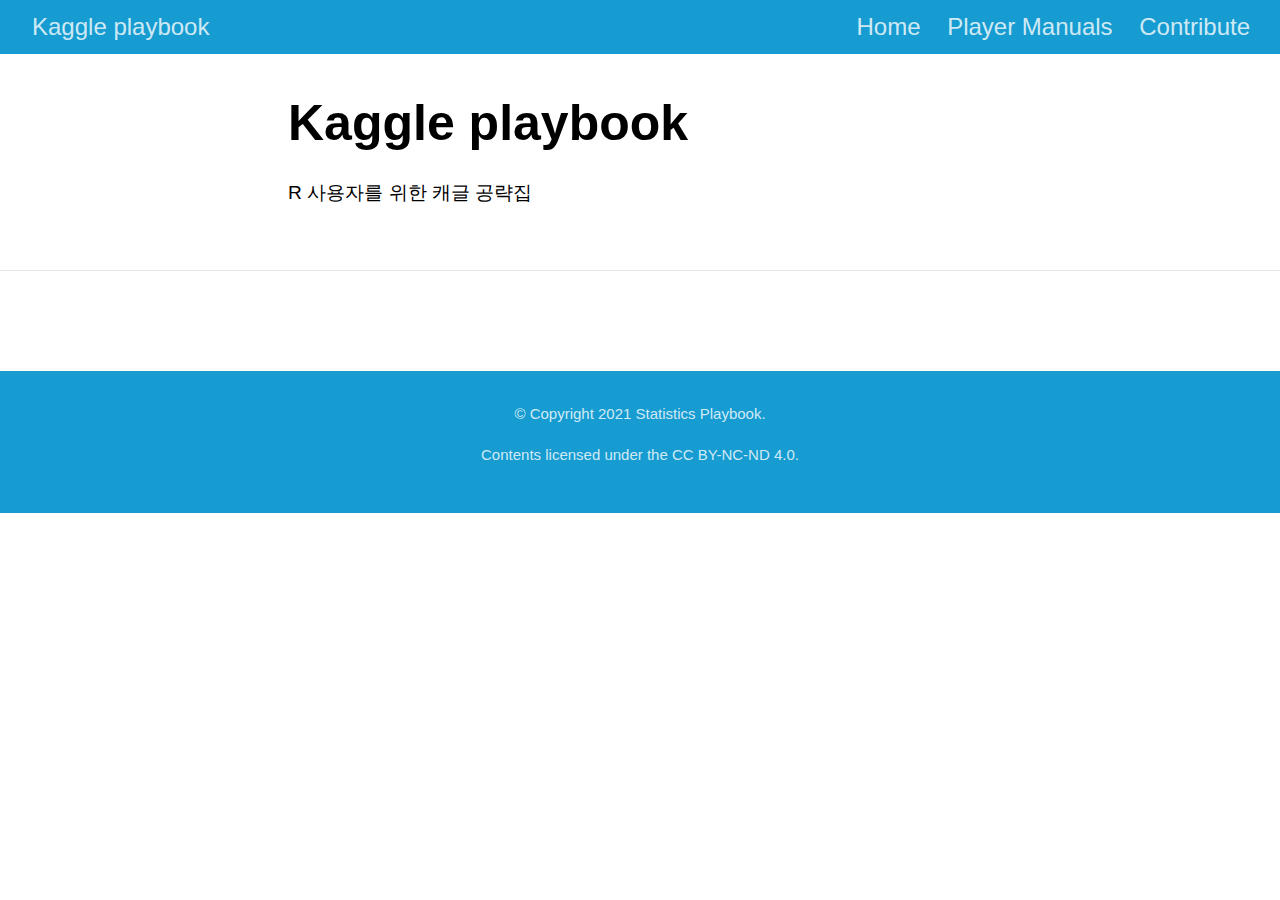
==== commit d8f2a2fa: "font change" ====
--- a/docs/index.html
+++ b/docs/index.html
@@ -85,29 +85,29 @@
 </style>
 
   <!--radix_placeholder_meta_tags-->
-  <title>kaggle-playbook</title>
-
-  <meta property="description" itemprop="description" content="Welcome to the website. I hope you enjoy it!"/>
+  <title>Kaggle playbook</title>
+
+  <meta property="description" itemprop="description" content="R 사용자를 위한 캐글 공략집"/>
 
 
 
   <!--  https://developers.facebook.com/docs/sharing/webmasters#markup -->
-  <meta property="og:title" content="kaggle-playbook"/>
+  <meta property="og:title" content="Kaggle playbook"/>
   <meta property="og:type" content="article"/>
-  <meta property="og:description" content="Welcome to the website. I hope you enjoy it!"/>
+  <meta property="og:description" content="R 사용자를 위한 캐글 공략집"/>
   <meta property="og:locale" content="en_US"/>
-  <meta property="og:site_name" content="kaggle-playbook"/>
+  <meta property="og:site_name" content="Kaggle playbook"/>
 
   <!--  https://dev.twitter.com/cards/types/summary -->
   <meta property="twitter:card" content="summary"/>
-  <meta property="twitter:title" content="kaggle-playbook"/>
-  <meta property="twitter:description" content="Welcome to the website. I hope you enjoy it!"/>
+  <meta property="twitter:title" content="Kaggle playbook"/>
+  <meta property="twitter:description" content="R 사용자를 위한 캐글 공략집"/>
 
   <!--/radix_placeholder_meta_tags-->
   <!--radix_placeholder_rmarkdown_metadata-->
 
   <script type="text/json" id="radix-rmarkdown-metadata">
-  {"type":"list","attributes":{"names":{"type":"character","attributes":{},"value":["title","description","site"]}},"value":[{"type":"character","attributes":{},"value":["kaggle-playbook"]},{"type":"character","attributes":{},"value":["Welcome to the website. I hope you enjoy it!\n"]},{"type":"character","attributes":{},"value":["distill::distill_website"]}]}
+  {"type":"list","attributes":{"names":{"type":"character","attributes":{},"value":["title","description","site"]}},"value":[{"type":"character","attributes":{},"value":["Kaggle playbook"]},{"type":"character","attributes":{},"value":["R 사용자를 위한 캐글 공략집\n"]},{"type":"character","attributes":{},"value":["distill::distill_website"]}]}
   </script>
   <!--/radix_placeholder_rmarkdown_metadata-->
   <!--radix_placeholder_navigation_in_header-->
@@ -458,265 +458,6 @@
   <link href="site_libs/font-awesome-5.1.0/css/all.css" rel="stylesheet"/>
   <link href="site_libs/font-awesome-5.1.0/css/v4-shims.css" rel="stylesheet"/>
   <script src="site_libs/headroom-0.9.4/headroom.min.js"></script>
-  <script src="site_libs/autocomplete-0.37.1/autocomplete.min.js"></script>
-  <script src="site_libs/fuse-6.4.1/fuse.min.js"></script>
-
-  <script type="application/javascript">
-
-  function getMeta(metaName) {
-    var metas = document.getElementsByTagName('meta');
-    for (let i = 0; i < metas.length; i++) {
-      if (metas[i].getAttribute('name') === metaName) {
-        return metas[i].getAttribute('content');
-      }
-    }
-    return '';
-  }
-
-  function offsetURL(url) {
-    var offset = getMeta('distill:offset');
-    return offset ? offset + '/' + url : url;
-  }
-
-  function createFuseIndex() {
-
-    // create fuse index
-    var options = {
-      keys: [
-        { name: 'title', weight: 20 },
-        { name: 'categories', weight: 15 },
-        { name: 'description', weight: 10 },
-        { name: 'contents', weight: 5 },
-      ],
-      ignoreLocation: true,
-      threshold: 0
-    };
-    var fuse = new window.Fuse([], options);
-
-    // fetch the main search.json
-    return fetch(offsetURL('search.json'))
-      .then(function(response) {
-        if (response.status == 200) {
-          return response.json().then(function(json) {
-            // index main articles
-            json.articles.forEach(function(article) {
-              fuse.add(article);
-            });
-            // download collections and index their articles
-            return Promise.all(json.collections.map(function(collection) {
-              return fetch(offsetURL(collection)).then(function(response) {
-                if (response.status === 200) {
-                  return response.json().then(function(articles) {
-                    articles.forEach(function(article) {
-                      fuse.add(article);
-                    });
-                  })
-                } else {
-                  return Promise.reject(
-                    new Error('Unexpected status from search index request: ' +
-                              response.status)
-                  );
-                }
-              });
-            })).then(function() {
-              return fuse;
-            });
-          });
-
-        } else {
-          return Promise.reject(
-            new Error('Unexpected status from search index request: ' +
-                        response.status)
-          );
-        }
-      });
-  }
-
-  window.document.addEventListener("DOMContentLoaded", function (event) {
-
-    // get search element (bail if we don't have one)
-    var searchEl = window.document.getElementById('distill-search');
-    if (!searchEl)
-      return;
-
-    createFuseIndex()
-      .then(function(fuse) {
-
-        // make search box visible
-        searchEl.classList.remove('hidden');
-
-        // initialize autocomplete
-        var options = {
-          autoselect: true,
-          hint: false,
-          minLength: 2,
-        };
-        window.autocomplete(searchEl, options, [{
-          source: function(query, callback) {
-            const searchOptions = {
-              isCaseSensitive: false,
-              shouldSort: true,
-              minMatchCharLength: 2,
-              limit: 10,
-            };
-            var results = fuse.search(query, searchOptions);
-            callback(results
-              .map(function(result) { return result.item; })
-            );
-          },
-          templates: {
-            suggestion: function(suggestion) {
-              var img = suggestion.preview && Object.keys(suggestion.preview).length > 0
-                ? `<img src="${offsetURL(suggestion.preview)}"</img>`
-                : '';
-              var html = `
-                <div class="search-item">
-                  <h3>${suggestion.title}</h3>
-                  <div class="search-item-description">
-                    ${suggestion.description || ''}
-                  </div>
-                  <div class="search-item-preview">
-                    ${img}
-                  </div>
-                </div>
-              `;
-              return html;
-            }
-          }
-        }]).on('autocomplete:selected', function(event, suggestion) {
-          window.location.href = offsetURL(suggestion.path);
-        });
-        // remove inline display style on autocompleter (we want to
-        // manage responsive display via css)
-        $('.algolia-autocomplete').css("display", "");
-      })
-      .catch(function(error) {
-        console.log(error);
-      });
-
-  });
-
-  </script>
-
-  <style type="text/css">
-
-  .nav-search {
-    font-size: x-small;
-  }
-
-  /* Algolioa Autocomplete */
-
-  .algolia-autocomplete {
-    display: inline-block;
-    margin-left: 10px;
-    vertical-align: sub;
-    background-color: white;
-    color: black;
-    padding: 6px;
-    padding-top: 8px;
-    padding-bottom: 0;
-    border-radius: 6px;
-    border: 1px #0F2E3D solid;
-    width: 180px;
-  }
-
-
-  @media screen and (max-width: 768px) {
-    .distill-site-nav .algolia-autocomplete {
-      display: none;
-      visibility: hidden;
-    }
-    .distill-site-nav.responsive .algolia-autocomplete {
-      display: inline-block;
-      visibility: visible;
-    }
-    .distill-site-nav.responsive .algolia-autocomplete .aa-dropdown-menu {
-      margin-left: 0;
-      width: 400px;
-      max-height: 400px;
-    }
-  }
-
-  .algolia-autocomplete .aa-input, .algolia-autocomplete .aa-hint {
-    width: 90%;
-    outline: none;
-    border: none;
-  }
-
-  .algolia-autocomplete .aa-hint {
-    color: #999;
-  }
-  .algolia-autocomplete .aa-dropdown-menu {
-    width: 550px;
-    max-height: 70vh;
-    overflow-x: visible;
-    overflow-y: scroll;
-    padding: 5px;
-    margin-top: 3px;
-    margin-left: -150px;
-    background-color: #fff;
-    border-radius: 5px;
-    border: 1px solid #999;
-    border-top: none;
-  }
-
-  .algolia-autocomplete .aa-dropdown-menu .aa-suggestion {
-    cursor: pointer;
-    padding: 5px 4px;
-    border-bottom: 1px solid #eee;
-  }
-
-  .algolia-autocomplete .aa-dropdown-menu .aa-suggestion:last-of-type {
-    border-bottom: none;
-    margin-bottom: 2px;
-  }
-
-  .algolia-autocomplete .aa-dropdown-menu .aa-suggestion .search-item {
-    overflow: hidden;
-    font-size: 0.8em;
-    line-height: 1.4em;
-  }
-
-  .algolia-autocomplete .aa-dropdown-menu .aa-suggestion .search-item h3 {
-    font-size: 1rem;
-    margin-block-start: 0;
-    margin-block-end: 5px;
-  }
-
-  .algolia-autocomplete .aa-dropdown-menu .aa-suggestion .search-item-description {
-    display: inline-block;
-    overflow: hidden;
-    height: 2.8em;
-    width: 80%;
-    margin-right: 4%;
-  }
-
-  .algolia-autocomplete .aa-dropdown-menu .aa-suggestion .search-item-preview {
-    display: inline-block;
-    width: 15%;
-  }
-
-  .algolia-autocomplete .aa-dropdown-menu .aa-suggestion .search-item-preview img {
-    height: 3em;
-    width: auto;
-    display: none;
-  }
-
-  .algolia-autocomplete .aa-dropdown-menu .aa-suggestion .search-item-preview img[src] {
-    display: initial;
-  }
-
-  .algolia-autocomplete .aa-dropdown-menu .aa-suggestion.aa-cursor {
-    background-color: #eee;
-  }
-  .algolia-autocomplete .aa-dropdown-menu .aa-suggestion em {
-    font-weight: bold;
-    font-style: normal;
-  }
-
-  </style>
-
-
   <!--/radix_placeholder_navigation_in_header-->
   <!--radix_placeholder_distill-->
 
@@ -2031,6 +1772,320 @@
 
   </script>
 
+  <style type="text/css">
+  /* base variables */
+
+  /* Edit the CSS properties in this file to create a custom
+     Distill theme. Only edit values in the right column
+     for each row; values shown are the CSS defaults.
+     To return any property to the default,
+     you may set its value to: unset
+     All rows must end with a semi-colon.                      */
+
+  /* Optional: embed custom fonts here with `@import`          */
+  /* This must remain at the top of this file.                 */
+
+
+
+  html {
+    /*-- Main font sizes --*/
+    --title-size:      50px;
+    --body-size:       1.06rem;
+    --code-size:       14px;
+    --aside-size:      12px;
+    --fig-cap-size:    13px;
+    /*-- Main font colors --*/
+    --title-color:     #000000;
+    --header-color:    rgba(0, 0, 0, 0.8);
+    --body-color:      rgba(0, 0, 0, 0.8);
+    --aside-color:     rgba(0, 0, 0, 0.6);
+    --fig-cap-color:   rgba(0, 0, 0, 0.6);
+    /*-- Specify custom fonts ~~~ must be imported above   --*/
+    --heading-font:    sans-serif;
+    --mono-font:       monospace;
+    --body-font:       sans-serif;
+    --navbar-font:     sans-serif;  /* websites + blogs only */
+  }
+
+  /*-- ARTICLE METADATA --*/
+  d-byline {
+    --heading-size:    0.6rem;
+    --heading-color:   rgba(0, 0, 0, 0.5);
+    --body-size:       0.8rem;
+    --body-color:      rgba(0, 0, 0, 0.8);
+  }
+
+  /*-- ARTICLE TABLE OF CONTENTS --*/
+  .d-contents {
+    --heading-size:    18px;
+    --contents-size:   13px;
+  }
+
+  /*-- ARTICLE APPENDIX --*/
+  d-appendix {
+    --heading-size:    15px;
+    --heading-color:   rgba(0, 0, 0, 0.65);
+    --text-size:       0.8em;
+    --text-color:      rgba(0, 0, 0, 0.5);
+  }
+
+  /*-- WEBSITE HEADER + FOOTER --*/
+  /* These properties only apply to Distill sites and blogs  */
+
+  .distill-site-header {
+    --title-size:       18px;
+    --text-color:       rgba(255, 255, 255, 0.8);
+    --text-size:        15px;
+    --hover-color:      white;
+    --bkgd-color:       #0F2E3D;
+  }
+
+  .distill-site-footer {
+    --text-color:       rgba(255, 255, 255, 0.8);
+    --text-size:        15px;
+    --hover-color:      white;
+    --bkgd-color:       #0F2E3D;
+  }
+
+  /*-- Additional custom styles --*/
+  /* Add any additional CSS rules below                      */
+  </style>
+  <style type="text/css">
+  /* base variables */
+
+  /* Edit the CSS properties in this file to create a custom
+     Distill theme. Only edit values in the right column
+     for each row; values shown are the CSS defaults.
+     To return any property to the default,
+     you may set its value to: unset
+     All rows must end with a semi-colon.                      */
+
+  /* Optional: embed custom fonts here with `@import`          */
+  /* This must remain at the top of this file.                 */
+
+  /* Optional: embed custom fonts here with `@import`          */
+  /* This must remain at the top of this file.                 */
+  @import url('https://fonts.googleapis.com/css2?family=Amiri');
+  @import url('https://fonts.googleapis.com/css2?family=DM+Mono');
+  @import url('https://fonts.googleapis.com/css2?family=Noto+Serif+KR');
+  @import url('https://fonts.googleapis.com/css2?family=Noto+Sans+KR')
+
+  html {
+    /*-- Main font sizes --*/
+    --title-size:      50px;
+    --body-size:       1.06rem;
+    --code-size:       14px;
+    --aside-size:      12px;
+    --fig-cap-size:    13px;
+    /*-- Main font colors --*/
+    --title-color:     #000000;
+    --header-color:    rgba(0, 0, 0, 0.8);
+    --body-color:      rgba(0, 0, 0, 0.8);
+    --aside-color:     rgba(0, 0, 0, 0.6);
+    --fig-cap-color:   rgba(0, 0, 0, 0.6);
+    /*-- Specify custom fonts ~~~ must be imported above   --*/
+    --heading-font:    "Noto Sans KR" sans-serif;
+    --mono-font:       "DM Mono", monospace;
+    --body-font:       "Noto Serif KR", serif;
+    --navbar-font:     "Noto Sans KR" sans-serif;  /* websites + blogs only */
+  }
+
+  /*-- ARTICLE METADATA --*/
+  d-byline {
+    --heading-size:    0.6rem;
+    --heading-color:   rgba(0, 0, 0, 0.5);
+    --body-size:       0.8rem;
+    --body-color:      rgba(0, 0, 0, 0.8);
+  }
+
+  /*-- ARTICLE TABLE OF CONTENTS --*/
+  .d-contents {
+    --heading-size:    18px;
+    --contents-size:   13px;
+  }
+
+  /*-- ARTICLE APPENDIX --*/
+  d-appendix {
+    --heading-size:    15px;
+    --heading-color:   rgba(0, 0, 0, 0.65);
+    --text-size:       0.8em;
+    --text-color:      rgba(0, 0, 0, 0.5);
+  }
+
+  /*-- WEBSITE HEADER + FOOTER --*/
+  /* These properties only apply to Distill sites and blogs  */
+
+  .distill-site-header {
+    --title-size:       24px;
+    --text-color:       rgba(255, 255, 255, 0.8);
+    --text-size:        24px;
+    --hover-color:      white;
+    --bkgd-color:       #169cd1;
+  }
+
+  .distill-site-footer {
+    --text-color:       rgba(255, 255, 255, 0.8);
+    --text-size:        15px;
+    --hover-color:      white;
+    --bkgd-color:       #169cd1;
+  }
+
+  /*-- Additional custom styles --*/
+  /* Add any additional CSS rules below                      */</style>
+  <style type="text/css">
+  /* base style */
+
+  /* FONT FAMILIES */
+
+  :root {
+    --heading-default: -apple-system, BlinkMacSystemFont, "Segoe UI", Roboto, Oxygen, Ubuntu, Cantarell, "Fira Sans", "Droid Sans", "Helvetica Neue", Arial, sans-serif;
+    --mono-default: Consolas, Monaco, 'Andale Mono', 'Ubuntu Mono', monospace;
+    --body-default: -apple-system, BlinkMacSystemFont, "Segoe UI", Roboto, Oxygen, Ubuntu, Cantarell, "Fira Sans", "Droid Sans", "Helvetica Neue", Arial, sans-serif;
+  }
+
+  body,
+  .posts-list .post-preview p,
+  .posts-list .description p {
+    font-family: var(--body-font), var(--body-default);
+  }
+
+  h1, h2, h3, h4, h5, h6,
+  .posts-list .post-preview h2,
+  .posts-list .description h2 {
+    font-family: var(--heading-font), var(--heading-default);
+  }
+
+  d-article div.sourceCode code,
+  d-article pre code {
+    font-family: var(--mono-font), var(--mono-default);
+  }
+
+
+  /*-- TITLE --*/
+  d-title h1,
+  .posts-list > h1 {
+    color: var(--title-color, black);
+  }
+
+  d-title h1 {
+    font-size: var(--title-size, 50px);
+  }
+
+  /*-- HEADERS --*/
+  d-article h1,
+  d-article h2,
+  d-article h3,
+  d-article h4,
+  d-article h5,
+  d-article h6 {
+    color: var(--header-color, rgba(0, 0, 0, 0.8));
+  }
+
+  /*-- BODY --*/
+  d-article > p,  /* only text inside of <p> tags */
+  d-article > ul, /* lists */
+  d-article > ol {
+    color: var(--body-color, rgba(0, 0, 0, 0.8));
+    font-size: var(--body-size, 1.06rem);
+  }
+
+
+  /*-- CODE --*/
+  d-article div.sourceCode code,
+  d-article pre code {
+    font-size: var(--code-size, 14px);
+  }
+
+  /*-- ASIDE --*/
+  d-article aside {
+    font-size: var(--aside-size, 12px);
+    color: var(--aside-color, rgba(0, 0, 0, 0.6));
+  }
+
+  /*-- FIGURE CAPTIONS --*/
+  figure .caption,
+  figure figcaption,
+  .figure .caption {
+    font-size: var(--fig-cap-size, 13px);
+    color: var(--fig-cap-color, rgba(0, 0, 0, 0.6));
+  }
+
+  /*-- METADATA --*/
+  d-byline h3 {
+    font-size: var(--heading-size, 0.6rem);
+    color: var(--heading-color, rgba(0, 0, 0, 0.5));
+  }
+
+  d-byline {
+    font-size: var(--body-size, 0.8rem);
+    color: var(--body-color, rgba(0, 0, 0, 0.8));
+  }
+
+  d-byline a,
+  d-article d-byline a {
+    color: var(--body-color, rgba(0, 0, 0, 0.8));
+  }
+
+  /*-- TABLE OF CONTENTS --*/
+  .d-contents nav h3 {
+    font-size: var(--heading-size, 18px);
+  }
+
+  .d-contents nav a {
+    font-size: var(--contents-size, 13px);
+  }
+
+  /*-- APPENDIX --*/
+  d-appendix h3 {
+    font-size: var(--heading-size, 15px);
+    color: var(--heading-color, rgba(0, 0, 0, 0.65));
+  }
+
+  d-appendix {
+    font-size: var(--text-size, 0.8em);
+    color: var(--text-color, rgba(0, 0, 0, 0.5));
+  }
+
+  d-appendix d-footnote-list a.footnote-backlink {
+    color: var(--text-color, rgba(0, 0, 0, 0.5));
+  }
+
+  /*-- WEBSITE HEADER + FOOTER --*/
+  .distill-site-header .title {
+    font-size: var(--title-size, 18px);
+    font-family: var(--navbar-font), var(--heading-default);
+  }
+
+  .distill-site-header a,
+  .nav-dropdown .nav-dropbtn {
+    font-family: var(--navbar-font), var(--heading-default);
+  }
+
+  .nav-dropdown .nav-dropbtn {
+    color: var(--text-color, rgba(255, 255, 255, 0.8));
+    font-size: var(--text-size, 15px);
+  }
+
+  .distill-site-header a:hover,
+  .nav-dropdown:hover .nav-dropbtn {
+    color: var(--hover-color, white);
+  }
+
+  .distill-site-header {
+    font-size: var(--text-size, 15px);
+    color: var(--text-color, rgba(255, 255, 255, 0.8));
+    background-color: var(--bkgd-color, #0F2E3D);
+  }
+
+  .distill-site-footer {
+    font-size: var(--text-size, 15px);
+    color: var(--text-color, rgba(255, 255, 255, 0.8));
+    background-color: var(--bkgd-color, #0F2E3D);
+  }
+
+  .distill-site-footer a:hover {
+    color: var(--hover-color, white);
+  }</style>
   <!--/radix_placeholder_distill-->
   <script src="site_libs/header-attrs-2.7/header-attrs.js"></script>
   <script src="site_libs/popper-2.6.0/popper.min.js"></script>
@@ -2052,7 +2107,7 @@
 <!--radix_placeholder_front_matter-->
 
 <script id="distill-front-matter" type="text/json">
-{"title":"kaggle-playbook","description":"Welcome to the website. I hope you enjoy it!","authors":[]}
+{"title":"Kaggle playbook","description":"R 사용자를 위한 캐글 공략집","authors":[]}
 </script>
 
 <!--/radix_placeholder_front_matter-->
@@ -2060,11 +2115,12 @@
 <header class="header header--fixed" role="banner">
 <nav class="distill-site-nav distill-site-header">
 <div class="nav-left">
-<a href="index.html" class="title">kaggle-playbook</a>
+<a href="index.html" class="title">Kaggle playbook</a>
 </div>
 <div class="nav-right">
 <a href="index.html">Home</a>
-<a href="about.html">About</a>
+<a href="blog.html">Player Manuals</a>
+<a href="contribute.html">Contribute</a>
 <a href="javascript:void(0);" class="nav-toggle">&#9776;</a>
 </div>
 </nav>
@@ -2074,10 +2130,10 @@
 <!--/radix_placeholder_site_before_body-->
 
 <div class="d-title">
-<h1>kaggle-playbook</h1>
+<h1>Kaggle playbook</h1>
 <!--radix_placeholder_categories-->
 <!--/radix_placeholder_categories-->
-<p><p>Welcome to the website. I hope you enjoy it!</p></p>
+<p><p>R 사용자를 위한 캐글 공략집</p></p>
 </div>
 
 
@@ -2097,8 +2153,13 @@
 <div class="appendix-bottom"></div>
 <!--/radix_placeholder_appendices-->
 <!--radix_placeholder_navigation_after_body-->
+<div class="distill-site-nav distill-site-footer">
+<p>© Copyright 2021 <a href="https://www.youtube.com/c/statisticsplaybook">Statistics Playbook</a>.</p>
+<p>Contents licensed under the <a href="https://creativecommons.org/licenses/by-nc-nd/4.0/deed">CC BY-NC-ND 4.0</a>.</p>
+</div>
 <!--/radix_placeholder_navigation_after_body-->
 
+
 </body>
 
 </html>
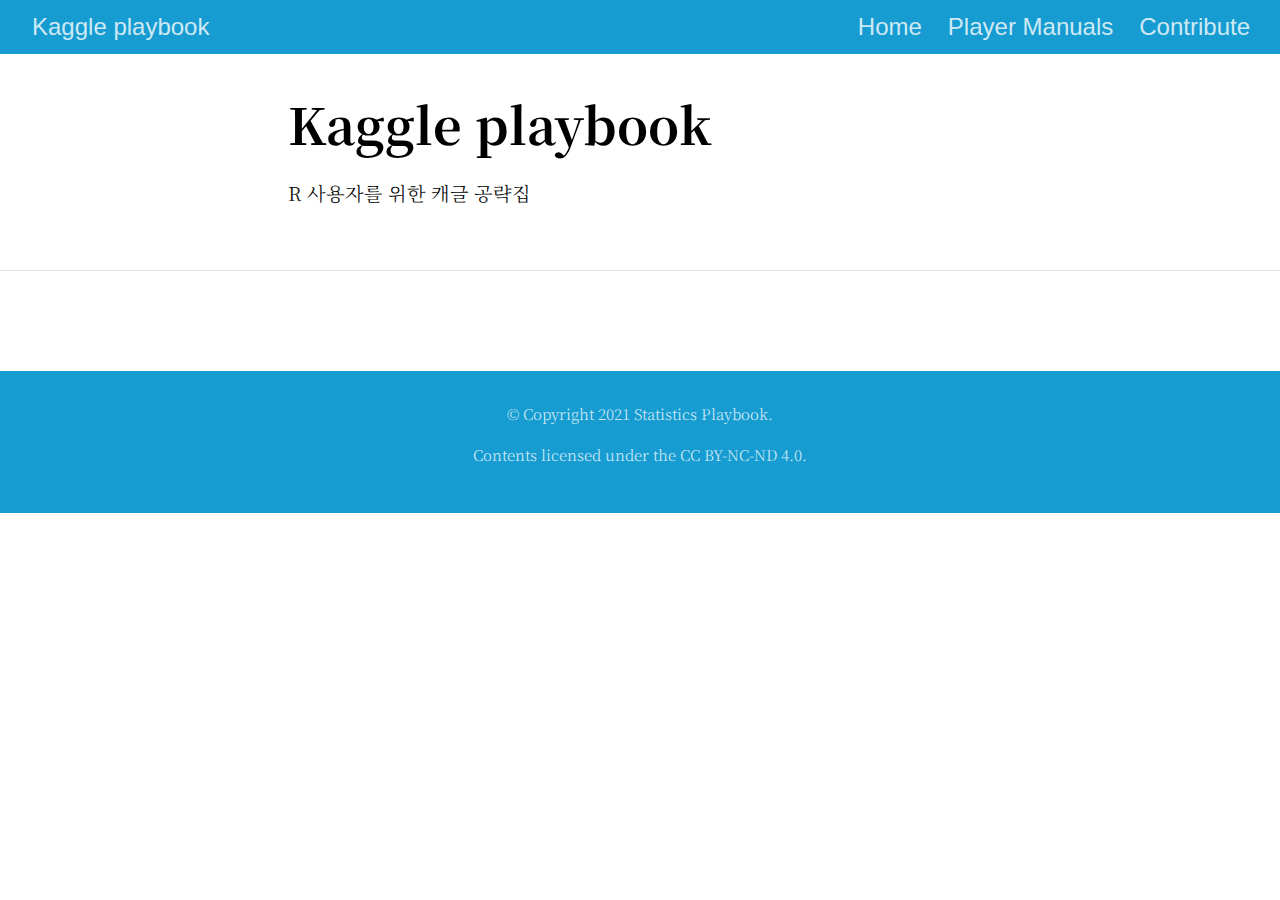
==== commit efae2bc1: "nav font update" ====
--- a/docs/index.html
+++ b/docs/index.html
@@ -1869,6 +1869,7 @@
   @import url('https://fonts.googleapis.com/css2?family=DM+Mono');
   @import url('https://fonts.googleapis.com/css2?family=Noto+Serif+KR');
   @import url('https://fonts.googleapis.com/css2?family=Noto+Sans+KR')
+  @import url('https://fonts.googleapis.com/css2?family=Do+Hyeon');
 
   html {
     /*-- Main font sizes --*/
@@ -1887,7 +1888,7 @@
     --heading-font:    "Noto Sans KR" sans-serif;
     --mono-font:       "DM Mono", monospace;
     --body-font:       "Noto Serif KR", serif;
-    --navbar-font:     "Noto Sans KR" sans-serif;  /* websites + blogs only */
+    --navbar-font:     'Do Hyeon', sans-serif;  /* websites + blogs only */
   }
 
   /*-- ARTICLE METADATA --*/
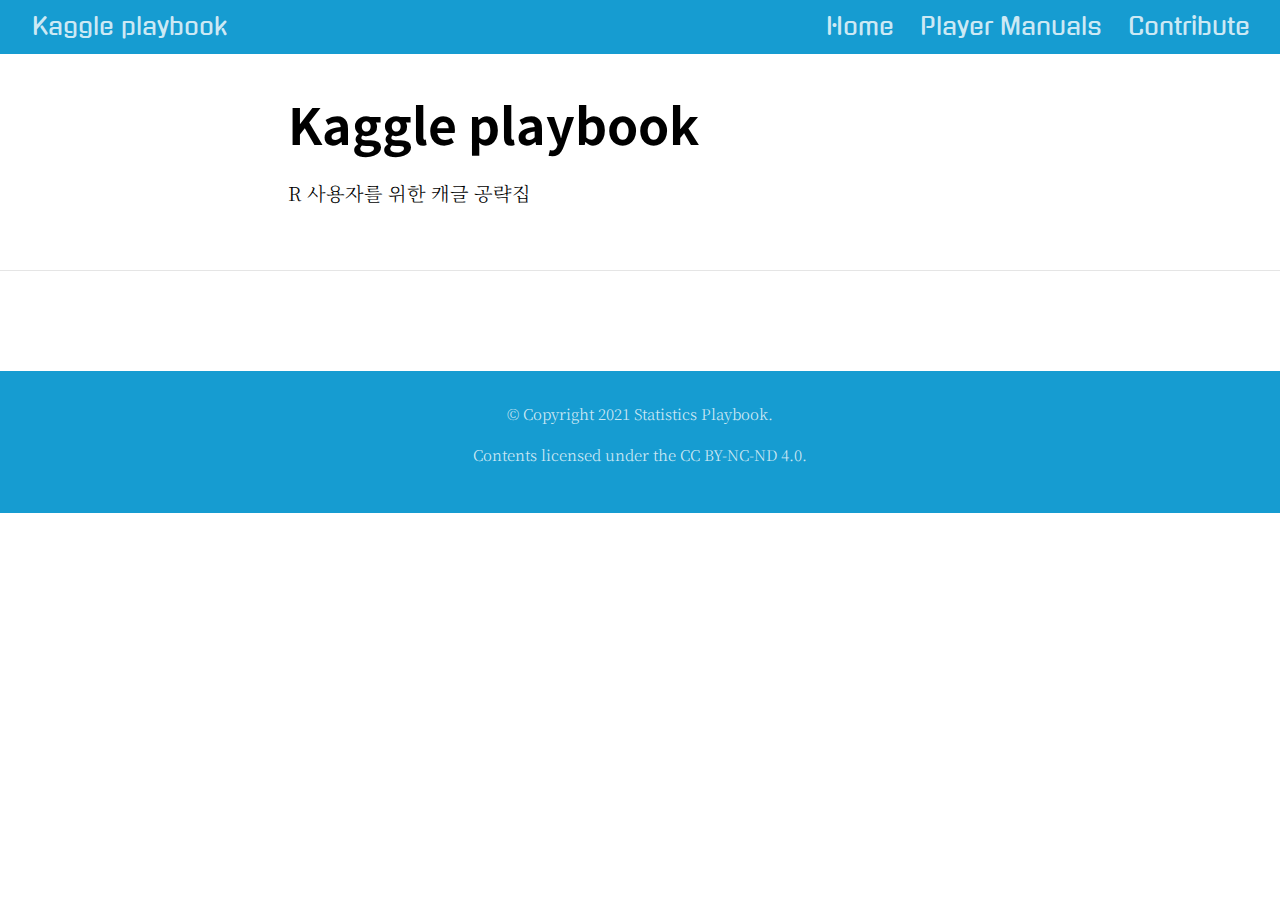
==== commit 4e3c2ab6: "font finalize" ====
--- a/docs/index.html
+++ b/docs/index.html
@@ -1865,11 +1865,10 @@
 
   /* Optional: embed custom fonts here with `@import`          */
   /* This must remain at the top of this file.                 */
-  @import url('https://fonts.googleapis.com/css2?family=Amiri');
   @import url('https://fonts.googleapis.com/css2?family=DM+Mono');
   @import url('https://fonts.googleapis.com/css2?family=Noto+Serif+KR');
-  @import url('https://fonts.googleapis.com/css2?family=Noto+Sans+KR')
-  @import url('https://fonts.googleapis.com/css2?family=Do+Hyeon');
+  @import url('https://fonts.googleapis.com/css2?family=Noto+Sans+KR');
+  @import url('https://fonts.googleapis.com/css2?family=Gugi');
 
   html {
     /*-- Main font sizes --*/
@@ -1885,10 +1884,10 @@
     --aside-color:     rgba(0, 0, 0, 0.6);
     --fig-cap-color:   rgba(0, 0, 0, 0.6);
     /*-- Specify custom fonts ~~~ must be imported above   --*/
-    --heading-font:    "Noto Sans KR" sans-serif;
+    --heading-font:    "Noto Sans KR", sans-serif;
     --mono-font:       "DM Mono", monospace;
     --body-font:       "Noto Serif KR", serif;
-    --navbar-font:     'Do Hyeon', sans-serif;  /* websites + blogs only */
+    --navbar-font:     "Gugi", cursive;  /* websites + blogs only */
   }
 
   /*-- ARTICLE METADATA --*/
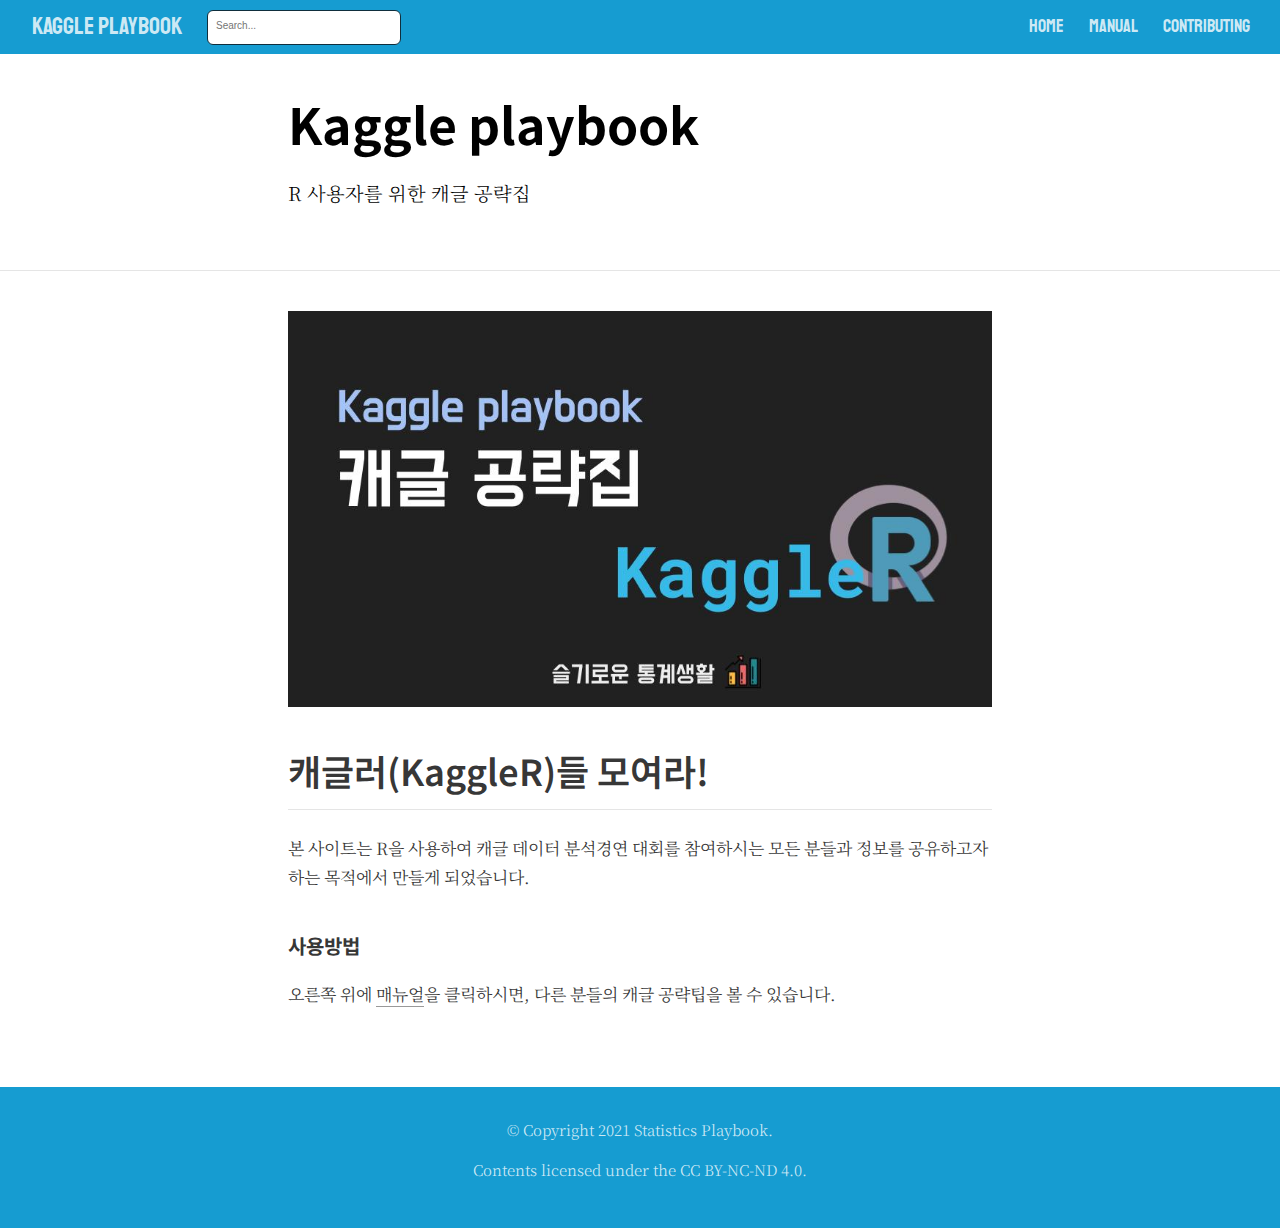
==== commit 65cf3a64: "kaggler image" ====
--- a/docs/index.html
+++ b/docs/index.html
@@ -107,7 +107,7 @@
   <!--radix_placeholder_rmarkdown_metadata-->
 
   <script type="text/json" id="radix-rmarkdown-metadata">
-  {"type":"list","attributes":{"names":{"type":"character","attributes":{},"value":["title","description","site"]}},"value":[{"type":"character","attributes":{},"value":["Kaggle playbook"]},{"type":"character","attributes":{},"value":["R 사용자를 위한 캐글 공략집\n"]},{"type":"character","attributes":{},"value":["distill::distill_website"]}]}
+  {"type":"list","attributes":{"names":{"type":"character","attributes":{},"value":["title","image","description","site"]}},"value":[{"type":"character","attributes":{},"value":["Kaggle playbook"]},{"type":"character","attributes":{},"value":["/image/kaggleplaybook.jpg"]},{"type":"character","attributes":{},"value":["R 사용자를 위한 캐글 공략집\n"]},{"type":"character","attributes":{},"value":["distill::distill_website"]}]}
   </script>
   <!--/radix_placeholder_rmarkdown_metadata-->
   <!--radix_placeholder_navigation_in_header-->
@@ -458,6 +458,265 @@
   <link href="site_libs/font-awesome-5.1.0/css/all.css" rel="stylesheet"/>
   <link href="site_libs/font-awesome-5.1.0/css/v4-shims.css" rel="stylesheet"/>
   <script src="site_libs/headroom-0.9.4/headroom.min.js"></script>
+  <script src="site_libs/autocomplete-0.37.1/autocomplete.min.js"></script>
+  <script src="site_libs/fuse-6.4.1/fuse.min.js"></script>
+
+  <script type="application/javascript">
+
+  function getMeta(metaName) {
+    var metas = document.getElementsByTagName('meta');
+    for (let i = 0; i < metas.length; i++) {
+      if (metas[i].getAttribute('name') === metaName) {
+        return metas[i].getAttribute('content');
+      }
+    }
+    return '';
+  }
+
+  function offsetURL(url) {
+    var offset = getMeta('distill:offset');
+    return offset ? offset + '/' + url : url;
+  }
+
+  function createFuseIndex() {
+
+    // create fuse index
+    var options = {
+      keys: [
+        { name: 'title', weight: 20 },
+        { name: 'categories', weight: 15 },
+        { name: 'description', weight: 10 },
+        { name: 'contents', weight: 5 },
+      ],
+      ignoreLocation: true,
+      threshold: 0
+    };
+    var fuse = new window.Fuse([], options);
+
+    // fetch the main search.json
+    return fetch(offsetURL('search.json'))
+      .then(function(response) {
+        if (response.status == 200) {
+          return response.json().then(function(json) {
+            // index main articles
+            json.articles.forEach(function(article) {
+              fuse.add(article);
+            });
+            // download collections and index their articles
+            return Promise.all(json.collections.map(function(collection) {
+              return fetch(offsetURL(collection)).then(function(response) {
+                if (response.status === 200) {
+                  return response.json().then(function(articles) {
+                    articles.forEach(function(article) {
+                      fuse.add(article);
+                    });
+                  })
+                } else {
+                  return Promise.reject(
+                    new Error('Unexpected status from search index request: ' +
+                              response.status)
+                  );
+                }
+              });
+            })).then(function() {
+              return fuse;
+            });
+          });
+
+        } else {
+          return Promise.reject(
+            new Error('Unexpected status from search index request: ' +
+                        response.status)
+          );
+        }
+      });
+  }
+
+  window.document.addEventListener("DOMContentLoaded", function (event) {
+
+    // get search element (bail if we don't have one)
+    var searchEl = window.document.getElementById('distill-search');
+    if (!searchEl)
+      return;
+
+    createFuseIndex()
+      .then(function(fuse) {
+
+        // make search box visible
+        searchEl.classList.remove('hidden');
+
+        // initialize autocomplete
+        var options = {
+          autoselect: true,
+          hint: false,
+          minLength: 2,
+        };
+        window.autocomplete(searchEl, options, [{
+          source: function(query, callback) {
+            const searchOptions = {
+              isCaseSensitive: false,
+              shouldSort: true,
+              minMatchCharLength: 2,
+              limit: 10,
+            };
+            var results = fuse.search(query, searchOptions);
+            callback(results
+              .map(function(result) { return result.item; })
+            );
+          },
+          templates: {
+            suggestion: function(suggestion) {
+              var img = suggestion.preview && Object.keys(suggestion.preview).length > 0
+                ? `<img src="${offsetURL(suggestion.preview)}"</img>`
+                : '';
+              var html = `
+                <div class="search-item">
+                  <h3>${suggestion.title}</h3>
+                  <div class="search-item-description">
+                    ${suggestion.description || ''}
+                  </div>
+                  <div class="search-item-preview">
+                    ${img}
+                  </div>
+                </div>
+              `;
+              return html;
+            }
+          }
+        }]).on('autocomplete:selected', function(event, suggestion) {
+          window.location.href = offsetURL(suggestion.path);
+        });
+        // remove inline display style on autocompleter (we want to
+        // manage responsive display via css)
+        $('.algolia-autocomplete').css("display", "");
+      })
+      .catch(function(error) {
+        console.log(error);
+      });
+
+  });
+
+  </script>
+
+  <style type="text/css">
+
+  .nav-search {
+    font-size: x-small;
+  }
+
+  /* Algolioa Autocomplete */
+
+  .algolia-autocomplete {
+    display: inline-block;
+    margin-left: 10px;
+    vertical-align: sub;
+    background-color: white;
+    color: black;
+    padding: 6px;
+    padding-top: 8px;
+    padding-bottom: 0;
+    border-radius: 6px;
+    border: 1px #0F2E3D solid;
+    width: 180px;
+  }
+
+
+  @media screen and (max-width: 768px) {
+    .distill-site-nav .algolia-autocomplete {
+      display: none;
+      visibility: hidden;
+    }
+    .distill-site-nav.responsive .algolia-autocomplete {
+      display: inline-block;
+      visibility: visible;
+    }
+    .distill-site-nav.responsive .algolia-autocomplete .aa-dropdown-menu {
+      margin-left: 0;
+      width: 400px;
+      max-height: 400px;
+    }
+  }
+
+  .algolia-autocomplete .aa-input, .algolia-autocomplete .aa-hint {
+    width: 90%;
+    outline: none;
+    border: none;
+  }
+
+  .algolia-autocomplete .aa-hint {
+    color: #999;
+  }
+  .algolia-autocomplete .aa-dropdown-menu {
+    width: 550px;
+    max-height: 70vh;
+    overflow-x: visible;
+    overflow-y: scroll;
+    padding: 5px;
+    margin-top: 3px;
+    margin-left: -150px;
+    background-color: #fff;
+    border-radius: 5px;
+    border: 1px solid #999;
+    border-top: none;
+  }
+
+  .algolia-autocomplete .aa-dropdown-menu .aa-suggestion {
+    cursor: pointer;
+    padding: 5px 4px;
+    border-bottom: 1px solid #eee;
+  }
+
+  .algolia-autocomplete .aa-dropdown-menu .aa-suggestion:last-of-type {
+    border-bottom: none;
+    margin-bottom: 2px;
+  }
+
+  .algolia-autocomplete .aa-dropdown-menu .aa-suggestion .search-item {
+    overflow: hidden;
+    font-size: 0.8em;
+    line-height: 1.4em;
+  }
+
+  .algolia-autocomplete .aa-dropdown-menu .aa-suggestion .search-item h3 {
+    font-size: 1rem;
+    margin-block-start: 0;
+    margin-block-end: 5px;
+  }
+
+  .algolia-autocomplete .aa-dropdown-menu .aa-suggestion .search-item-description {
+    display: inline-block;
+    overflow: hidden;
+    height: 2.8em;
+    width: 80%;
+    margin-right: 4%;
+  }
+
+  .algolia-autocomplete .aa-dropdown-menu .aa-suggestion .search-item-preview {
+    display: inline-block;
+    width: 15%;
+  }
+
+  .algolia-autocomplete .aa-dropdown-menu .aa-suggestion .search-item-preview img {
+    height: 3em;
+    width: auto;
+    display: none;
+  }
+
+  .algolia-autocomplete .aa-dropdown-menu .aa-suggestion .search-item-preview img[src] {
+    display: initial;
+  }
+
+  .algolia-autocomplete .aa-dropdown-menu .aa-suggestion.aa-cursor {
+    background-color: #eee;
+  }
+  .algolia-autocomplete .aa-dropdown-menu .aa-suggestion em {
+    font-weight: bold;
+    font-style: normal;
+  }
+
+  </style>
+
+
   <!--/radix_placeholder_navigation_in_header-->
   <!--radix_placeholder_distill-->
 
@@ -1868,7 +2127,7 @@
   @import url('https://fonts.googleapis.com/css2?family=DM+Mono');
   @import url('https://fonts.googleapis.com/css2?family=Noto+Serif+KR');
   @import url('https://fonts.googleapis.com/css2?family=Noto+Sans+KR');
-  @import url('https://fonts.googleapis.com/css2?family=Gugi');
+  @import url('https://fonts.googleapis.com/css2?family=Staatliches');
 
   html {
     /*-- Main font sizes --*/
@@ -1887,7 +2146,7 @@
     --heading-font:    "Noto Sans KR", sans-serif;
     --mono-font:       "DM Mono", monospace;
     --body-font:       "Noto Serif KR", serif;
-    --navbar-font:     "Gugi", cursive;  /* websites + blogs only */
+    --navbar-font:     "Staatliches", cursive;  /* websites + blogs only */
   }
 
   /*-- ARTICLE METADATA --*/
@@ -1918,7 +2177,7 @@
   .distill-site-header {
     --title-size:       24px;
     --text-color:       rgba(255, 255, 255, 0.8);
-    --text-size:        24px;
+    --text-size:        18px;
     --hover-color:      white;
     --bkgd-color:       #169cd1;
   }
@@ -2116,11 +2375,12 @@
 <nav class="distill-site-nav distill-site-header">
 <div class="nav-left">
 <a href="index.html" class="title">Kaggle playbook</a>
+<input id="distill-search" class="nav-search hidden" type="text" placeholder="Search..."/>
 </div>
 <div class="nav-right">
 <a href="index.html">Home</a>
-<a href="blog.html">Player Manuals</a>
-<a href="contribute.html">Contribute</a>
+<a href="blog.html">Manual</a>
+<a href="contribute.html">Contributing</a>
 <a href="javascript:void(0);" class="nav-toggle">&#9776;</a>
 </div>
 </nav>
@@ -2138,6 +2398,11 @@
 
 
 <div class="d-article">
+<p><img src="image/kaggleplaybook.jpg" /></p>
+<h2 id="캐글러kaggler들-모여라">캐글러(KaggleR)들 모여라!</h2>
+<p>본 사이트는 R을 사용하여 캐글 데이터 분석경연 대회를 참여하시는 모든 분들과 정보를 공유하고자 하는 목적에서 만들게 되었습니다.</p>
+<h3 id="사용방법">사용방법</h3>
+<p>오른쪽 위에 <a href="blog.html">매뉴얼</a>을 클릭하시면, 다른 분들의 캐글 공략팁을 볼 수 있습니다.</p>
 <div class="sourceCode" id="cb1"><pre class="sourceCode r distill-force-highlighting-css"><code class="sourceCode r"></code></pre></div>
 <!--radix_placeholder_article_footer-->
 <!--/radix_placeholder_article_footer-->
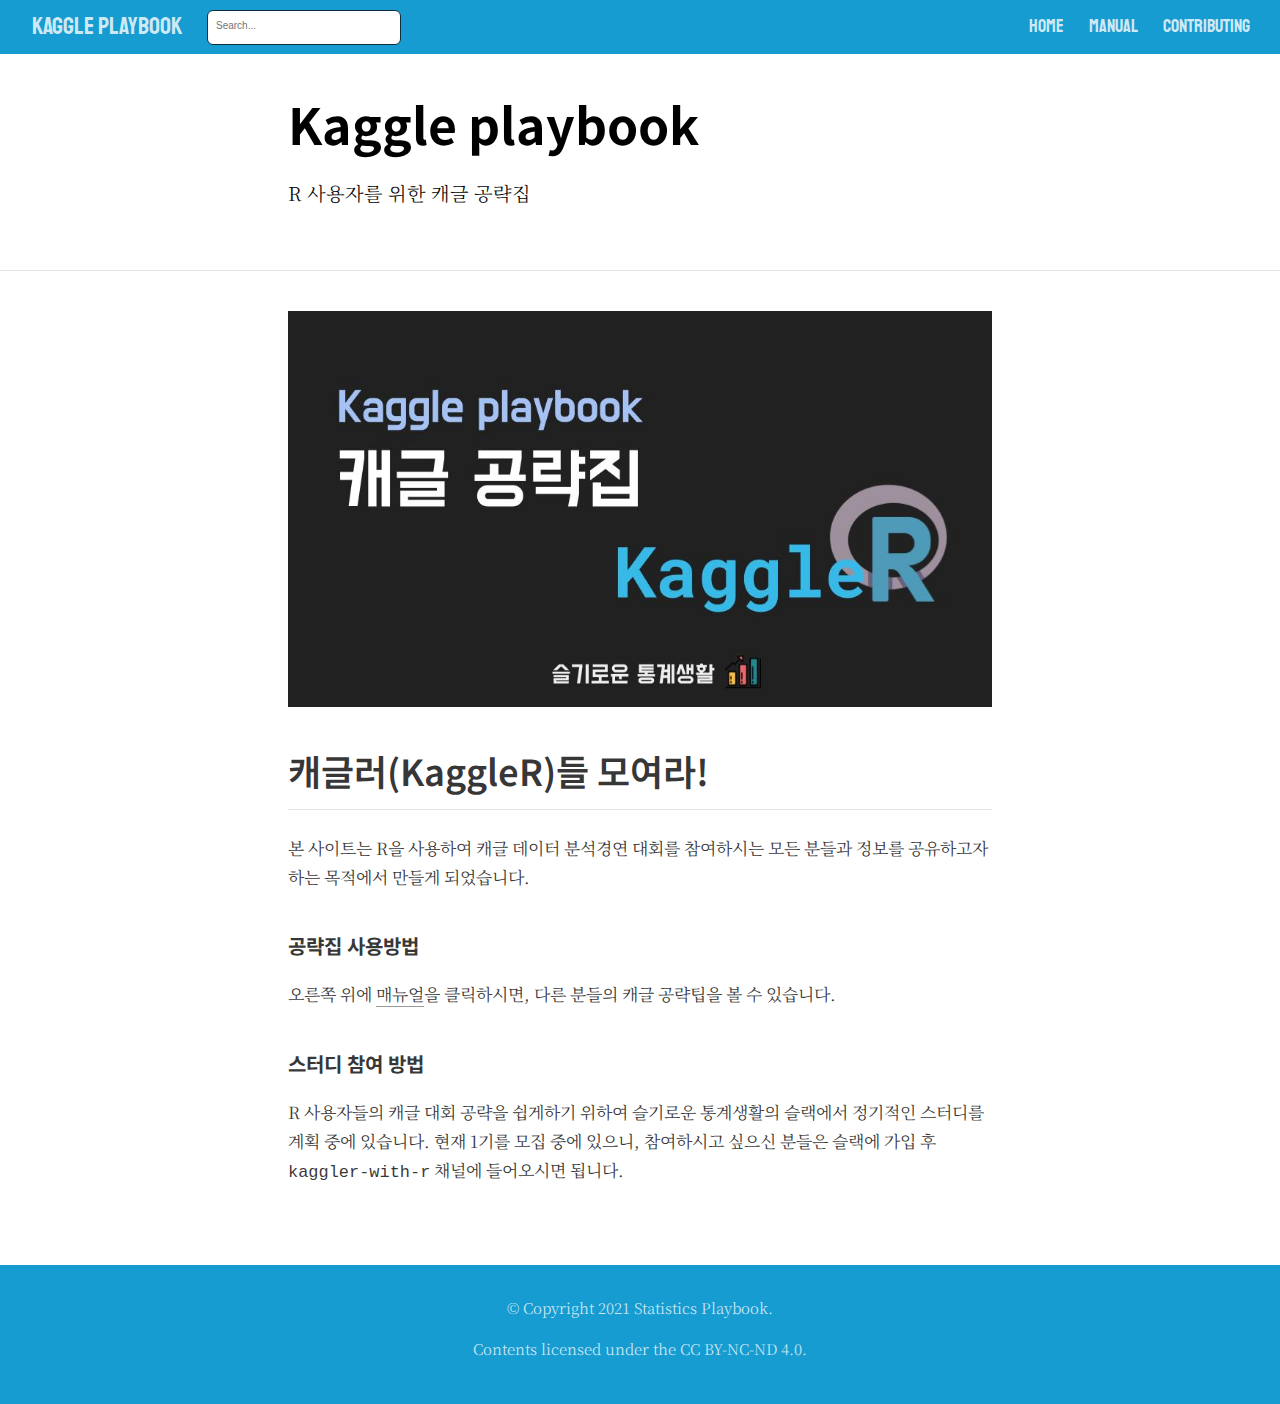
==== commit 534bbe5d: "update study" ====
--- a/docs/index.html
+++ b/docs/index.html
@@ -107,7 +107,7 @@
   <!--radix_placeholder_rmarkdown_metadata-->
 
   <script type="text/json" id="radix-rmarkdown-metadata">
-  {"type":"list","attributes":{"names":{"type":"character","attributes":{},"value":["title","image","description","site"]}},"value":[{"type":"character","attributes":{},"value":["Kaggle playbook"]},{"type":"character","attributes":{},"value":["/image/kaggleplaybook.jpg"]},{"type":"character","attributes":{},"value":["R 사용자를 위한 캐글 공략집\n"]},{"type":"character","attributes":{},"value":["distill::distill_website"]}]}
+  {"type":"list","attributes":{"names":{"type":"character","attributes":{},"value":["title","description","site"]}},"value":[{"type":"character","attributes":{},"value":["Kaggle playbook"]},{"type":"character","attributes":{},"value":["R 사용자를 위한 캐글 공략집\n"]},{"type":"character","attributes":{},"value":["distill::distill_website"]}]}
   </script>
   <!--/radix_placeholder_rmarkdown_metadata-->
   <!--radix_placeholder_navigation_in_header-->
@@ -2401,8 +2401,10 @@
 <p><img src="image/kaggleplaybook.jpg" /></p>
 <h2 id="캐글러kaggler들-모여라">캐글러(KaggleR)들 모여라!</h2>
 <p>본 사이트는 R을 사용하여 캐글 데이터 분석경연 대회를 참여하시는 모든 분들과 정보를 공유하고자 하는 목적에서 만들게 되었습니다.</p>
-<h3 id="사용방법">사용방법</h3>
+<h3 id="공략집-사용방법">공략집 사용방법</h3>
 <p>오른쪽 위에 <a href="blog.html">매뉴얼</a>을 클릭하시면, 다른 분들의 캐글 공략팁을 볼 수 있습니다.</p>
+<h3 id="스터디-참여-방법">스터디 참여 방법</h3>
+<p>R 사용자들의 캐글 대회 공략을 쉽게하기 위하여 슬기로운 통계생활의 슬랙에서 정기적인 스터디를 계획 중에 있습니다. 현재 1기를 모집 중에 있으니, 참여하시고 싶으신 분들은 슬랙에 가입 후 <code>kaggler-with-r</code> 채널에 들어오시면 됩니다.</p>
 <div class="sourceCode" id="cb1"><pre class="sourceCode r distill-force-highlighting-css"><code class="sourceCode r"></code></pre></div>
 <!--radix_placeholder_article_footer-->
 <!--/radix_placeholder_article_footer-->
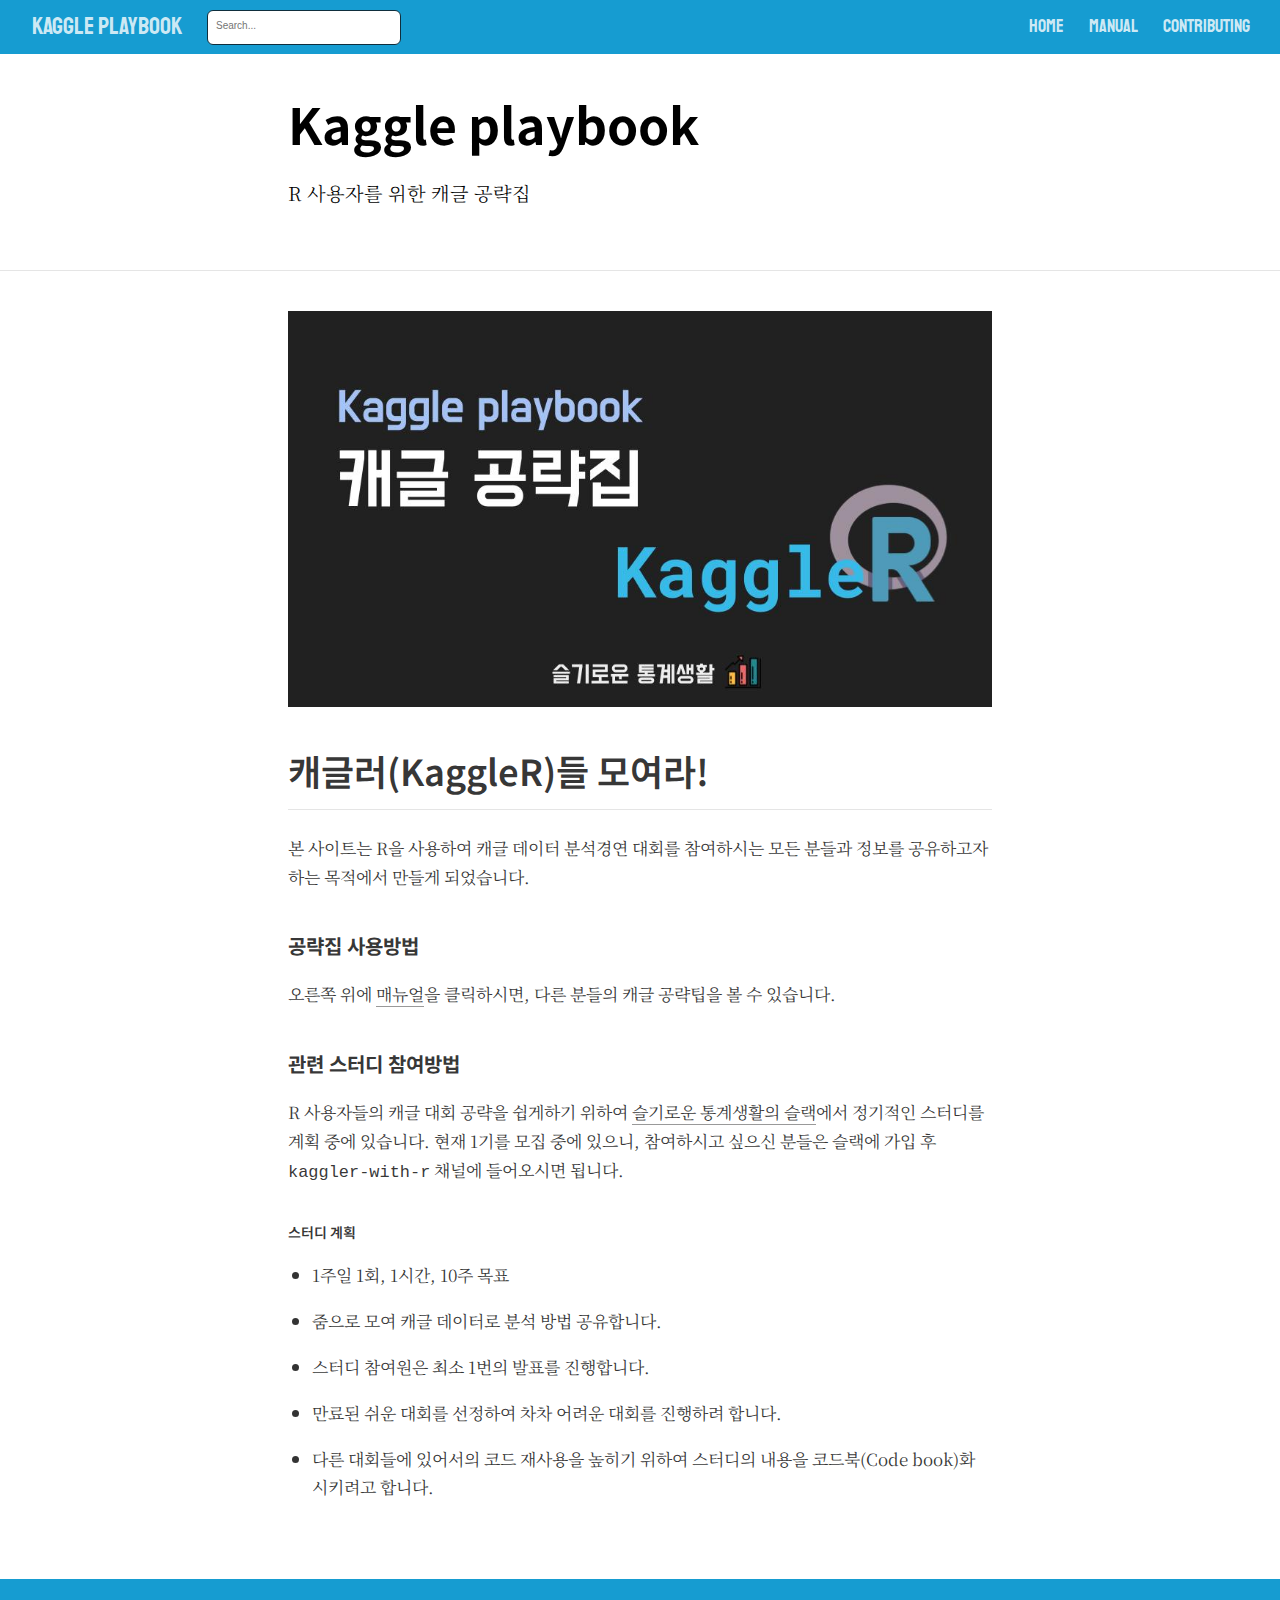
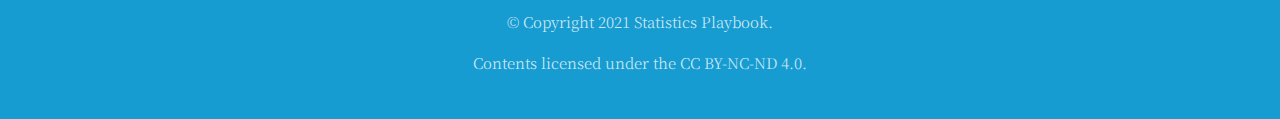
==== commit 21d860a9: "kaggle study update" ====
--- a/docs/index.html
+++ b/docs/index.html
@@ -2403,8 +2403,16 @@
 <p>본 사이트는 R을 사용하여 캐글 데이터 분석경연 대회를 참여하시는 모든 분들과 정보를 공유하고자 하는 목적에서 만들게 되었습니다.</p>
 <h3 id="공략집-사용방법">공략집 사용방법</h3>
 <p>오른쪽 위에 <a href="blog.html">매뉴얼</a>을 클릭하시면, 다른 분들의 캐글 공략팁을 볼 수 있습니다.</p>
-<h3 id="스터디-참여-방법">스터디 참여 방법</h3>
-<p>R 사용자들의 캐글 대회 공략을 쉽게하기 위하여 슬기로운 통계생활의 슬랙에서 정기적인 스터디를 계획 중에 있습니다. 현재 1기를 모집 중에 있으니, 참여하시고 싶으신 분들은 슬랙에 가입 후 <code>kaggler-with-r</code> 채널에 들어오시면 됩니다.</p>
+<h3 id="관련-스터디-참여방법">관련 스터디 참여방법</h3>
+<p>R 사용자들의 캐글 대회 공략을 쉽게하기 위하여 <a href="https://join.slack.com/t/w1599413609-usp186672/shared_invite/zt-kq7sxg3m-xqD3LI2qLgh_3PE5zvYdKA">슬기로운 통계생활의 슬랙</a>에서 정기적인 스터디를 계획 중에 있습니다. 현재 1기를 모집 중에 있으니, 참여하시고 싶으신 분들은 슬랙에 가입 후 <code>kaggler-with-r</code> 채널에 들어오시면 됩니다.</p>
+<h4 id="스터디-계획">스터디 계획</h4>
+<ul>
+<li>1주일 1회, 1시간, 10주 목표</li>
+<li>줌으로 모여 캐글 데이터로 분석 방법 공유합니다.</li>
+<li>스터디 참여원은 최소 1번의 발표를 진행합니다.</li>
+<li>만료된 쉬운 대회를 선정하여 차차 어려운 대회를 진행하려 합니다.</li>
+<li>다른 대회들에 있어서의 코드 재사용을 높히기 위하여 스터디의 내용을 코드북(Code book)화 시키려고 합니다.</li>
+</ul>
 <div class="sourceCode" id="cb1"><pre class="sourceCode r distill-force-highlighting-css"><code class="sourceCode r"></code></pre></div>
 <!--radix_placeholder_article_footer-->
 <!--/radix_placeholder_article_footer-->
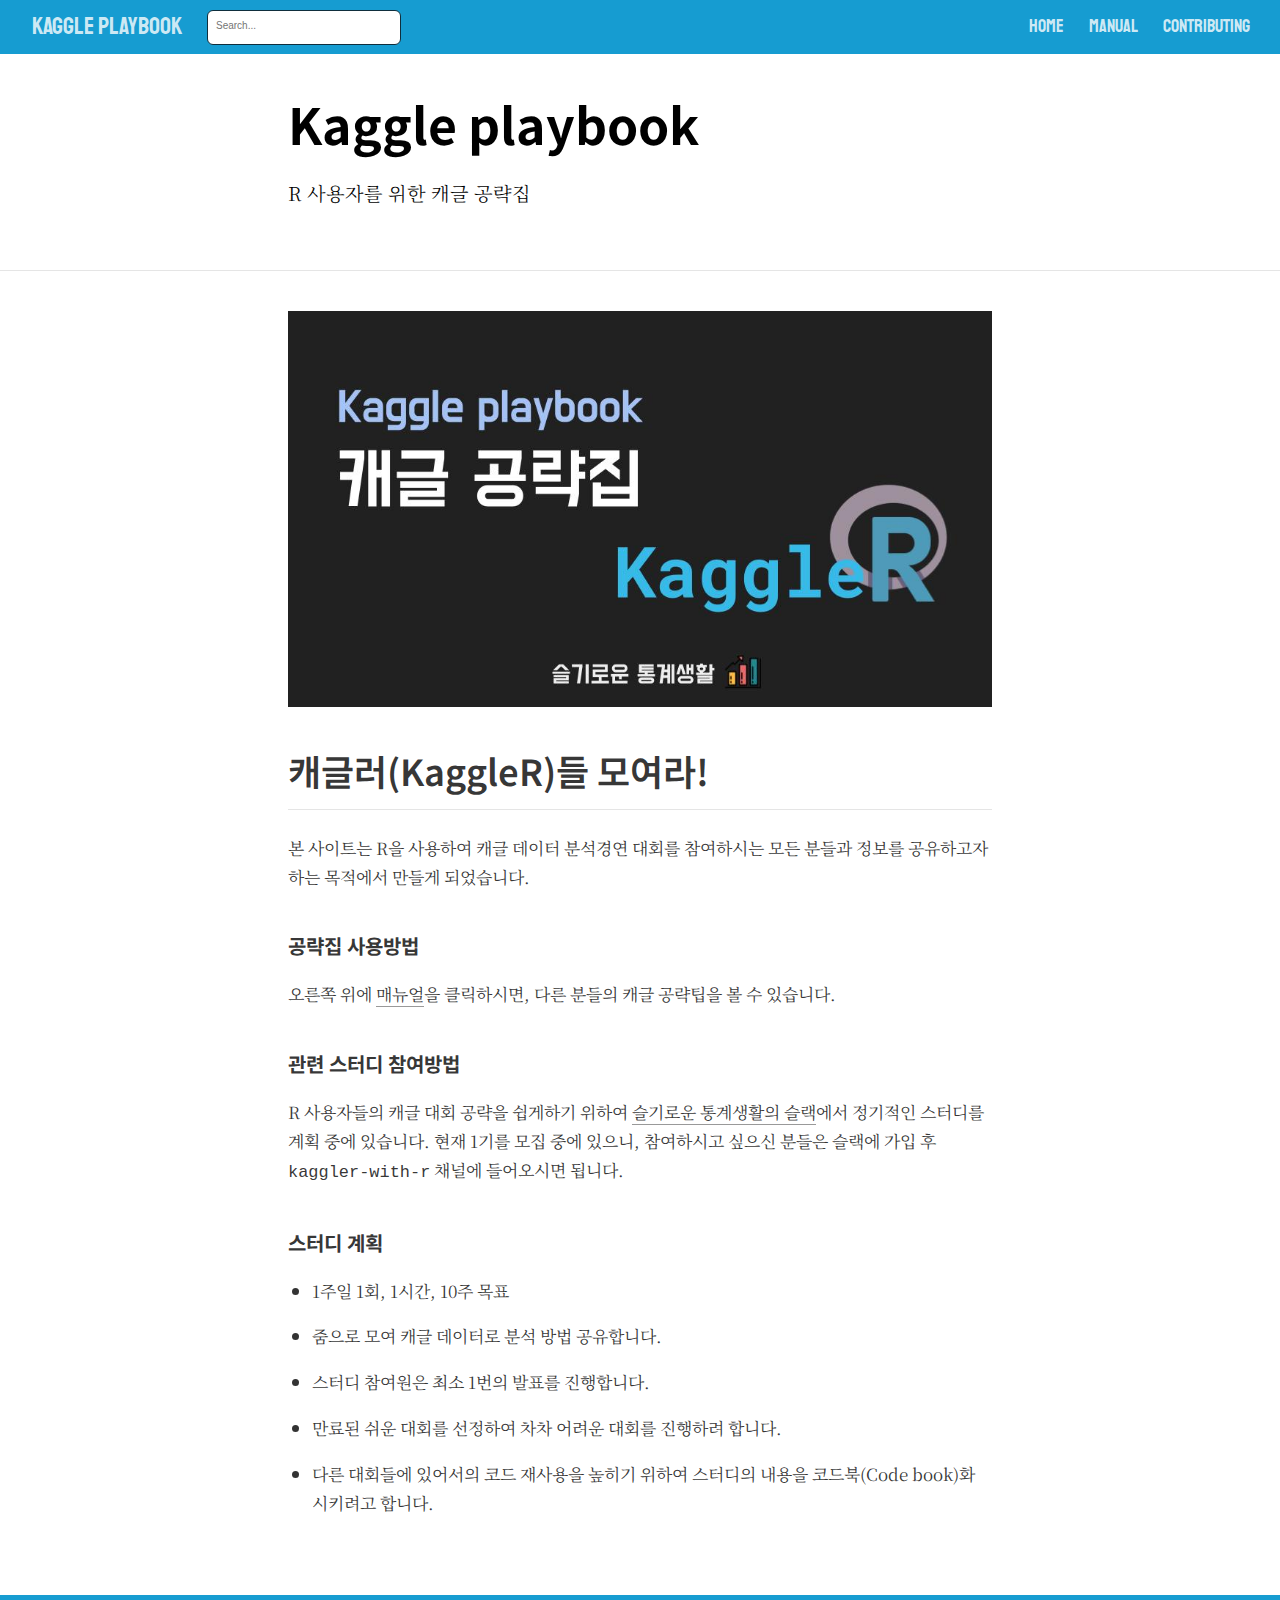
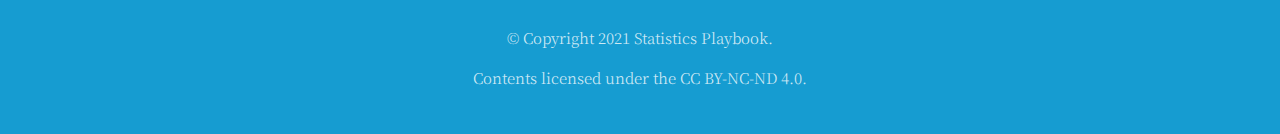
==== commit 6ef1cfff: "typo fixed" ====
--- a/docs/index.html
+++ b/docs/index.html
@@ -2405,7 +2405,7 @@
 <p>오른쪽 위에 <a href="blog.html">매뉴얼</a>을 클릭하시면, 다른 분들의 캐글 공략팁을 볼 수 있습니다.</p>
 <h3 id="관련-스터디-참여방법">관련 스터디 참여방법</h3>
 <p>R 사용자들의 캐글 대회 공략을 쉽게하기 위하여 <a href="https://join.slack.com/t/w1599413609-usp186672/shared_invite/zt-kq7sxg3m-xqD3LI2qLgh_3PE5zvYdKA">슬기로운 통계생활의 슬랙</a>에서 정기적인 스터디를 계획 중에 있습니다. 현재 1기를 모집 중에 있으니, 참여하시고 싶으신 분들은 슬랙에 가입 후 <code>kaggler-with-r</code> 채널에 들어오시면 됩니다.</p>
-<h4 id="스터디-계획">스터디 계획</h4>
+<h3 id="스터디-계획">스터디 계획</h3>
 <ul>
 <li>1주일 1회, 1시간, 10주 목표</li>
 <li>줌으로 모여 캐글 데이터로 분석 방법 공유합니다.</li>
